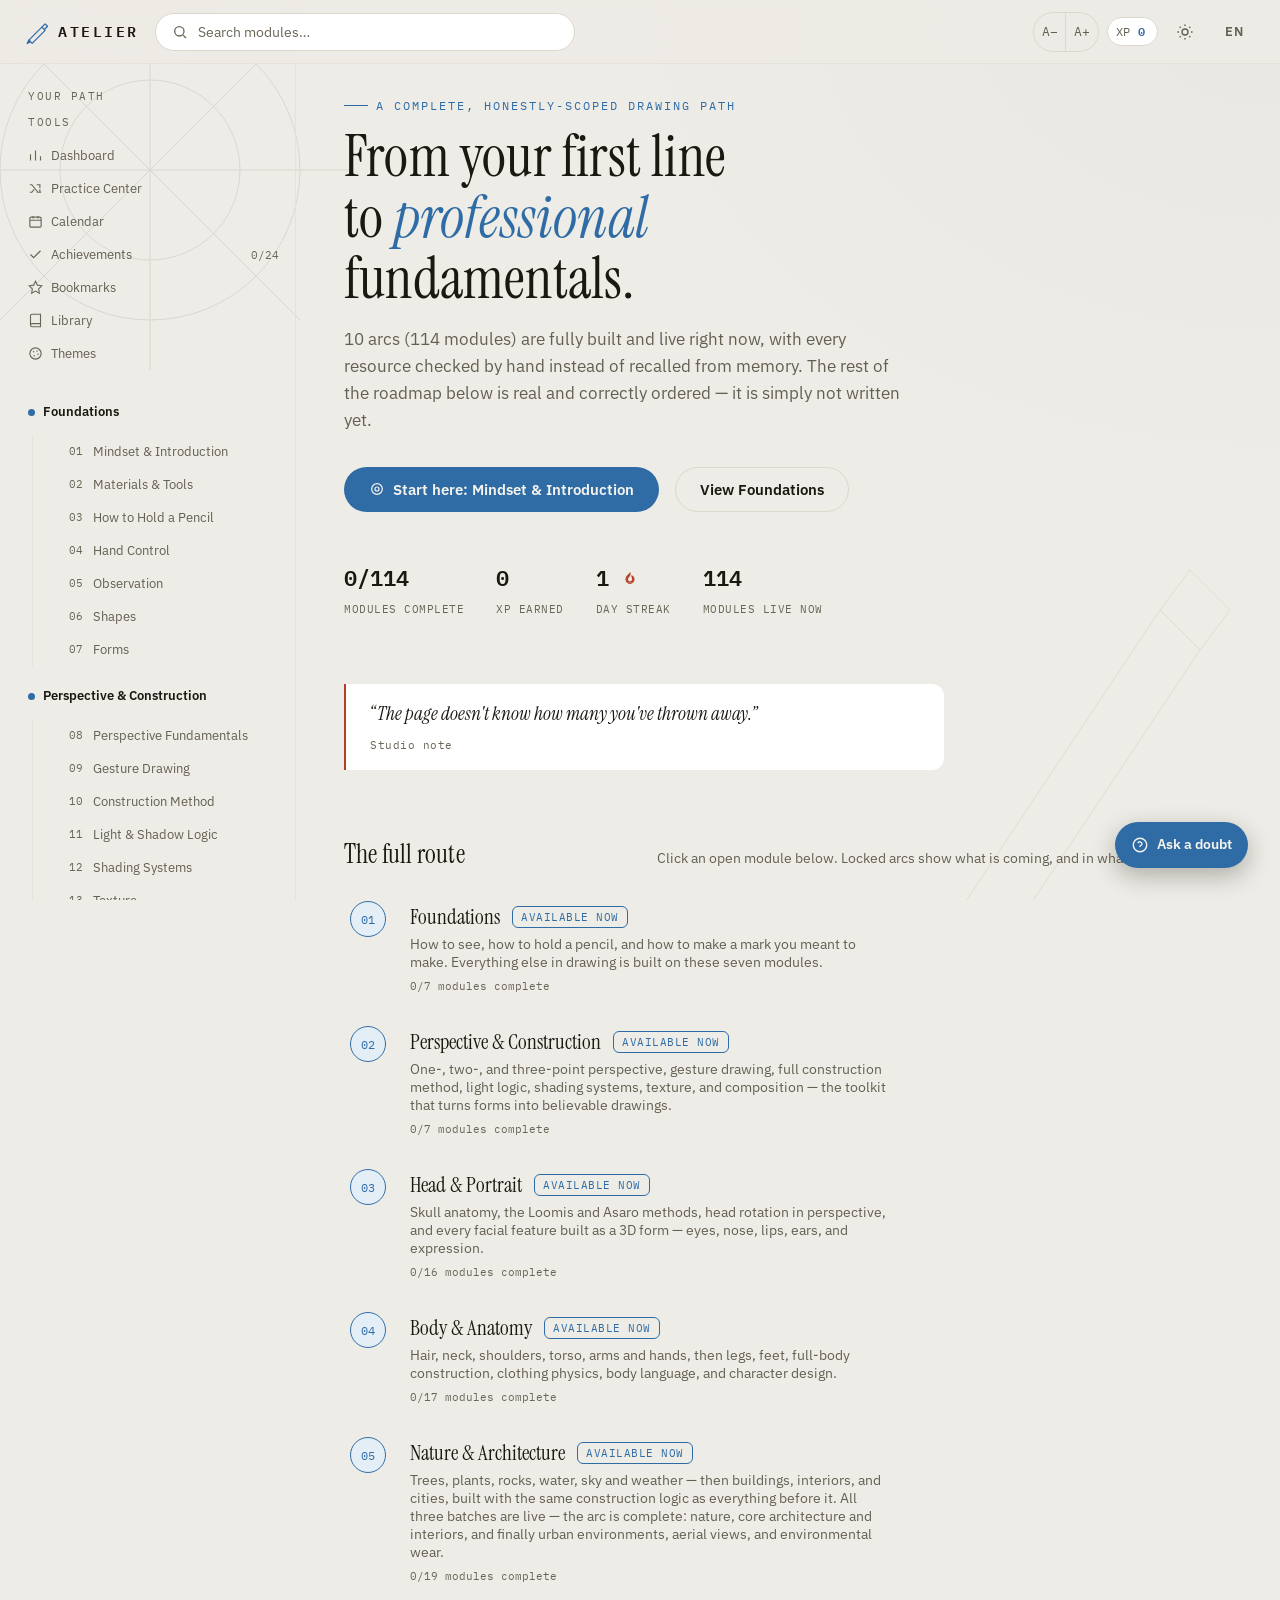
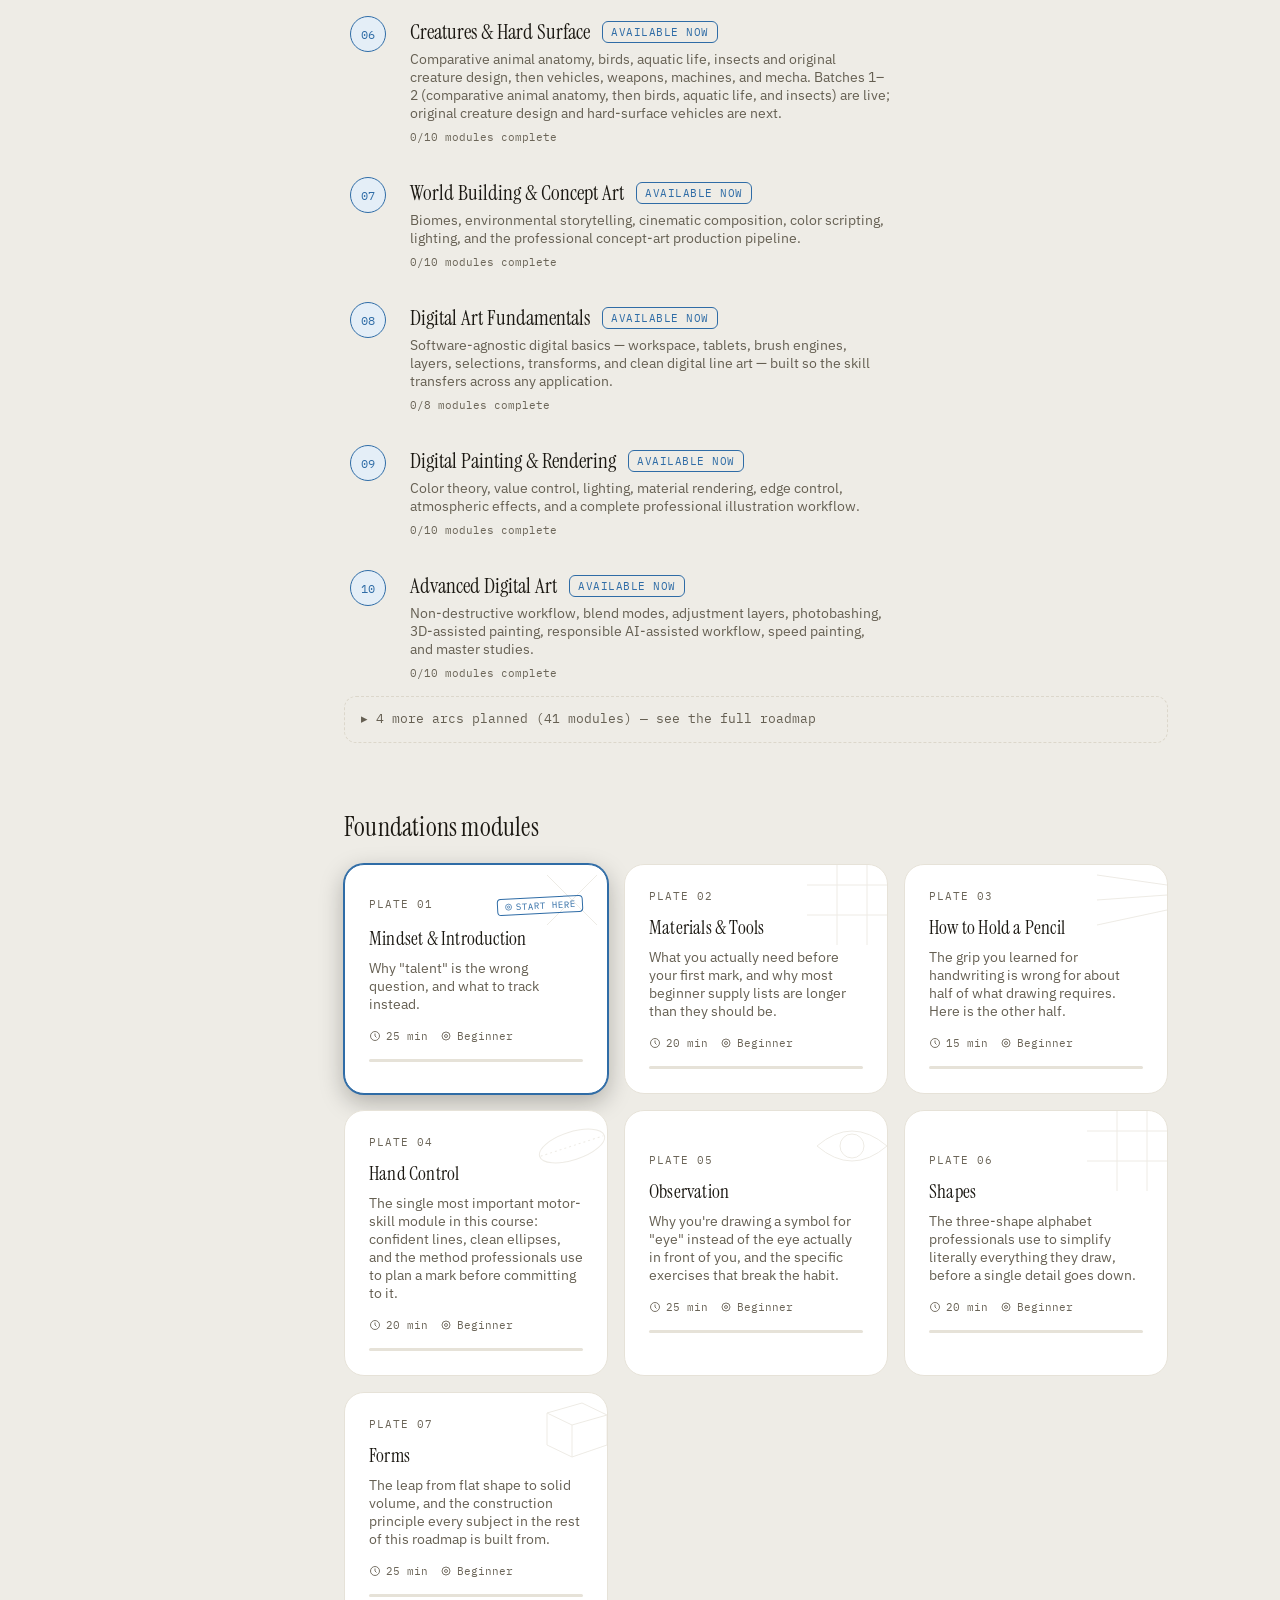
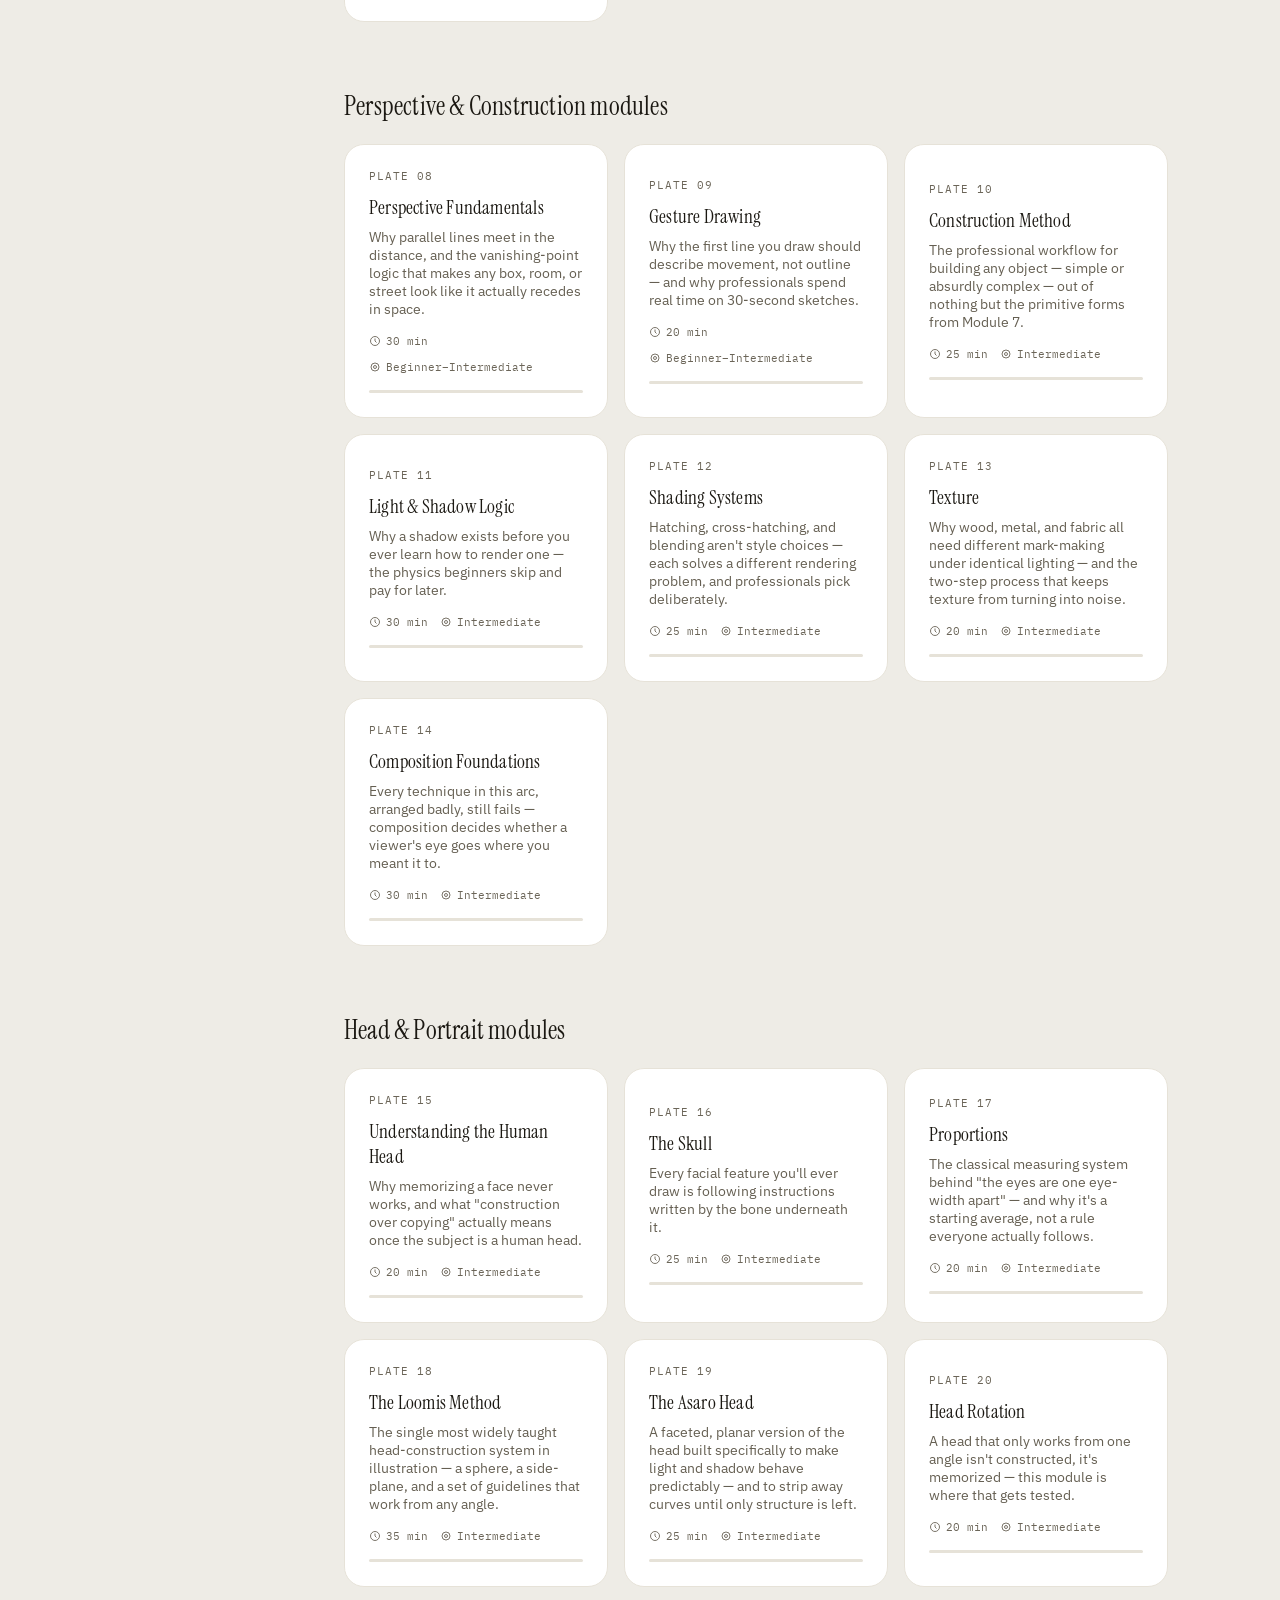
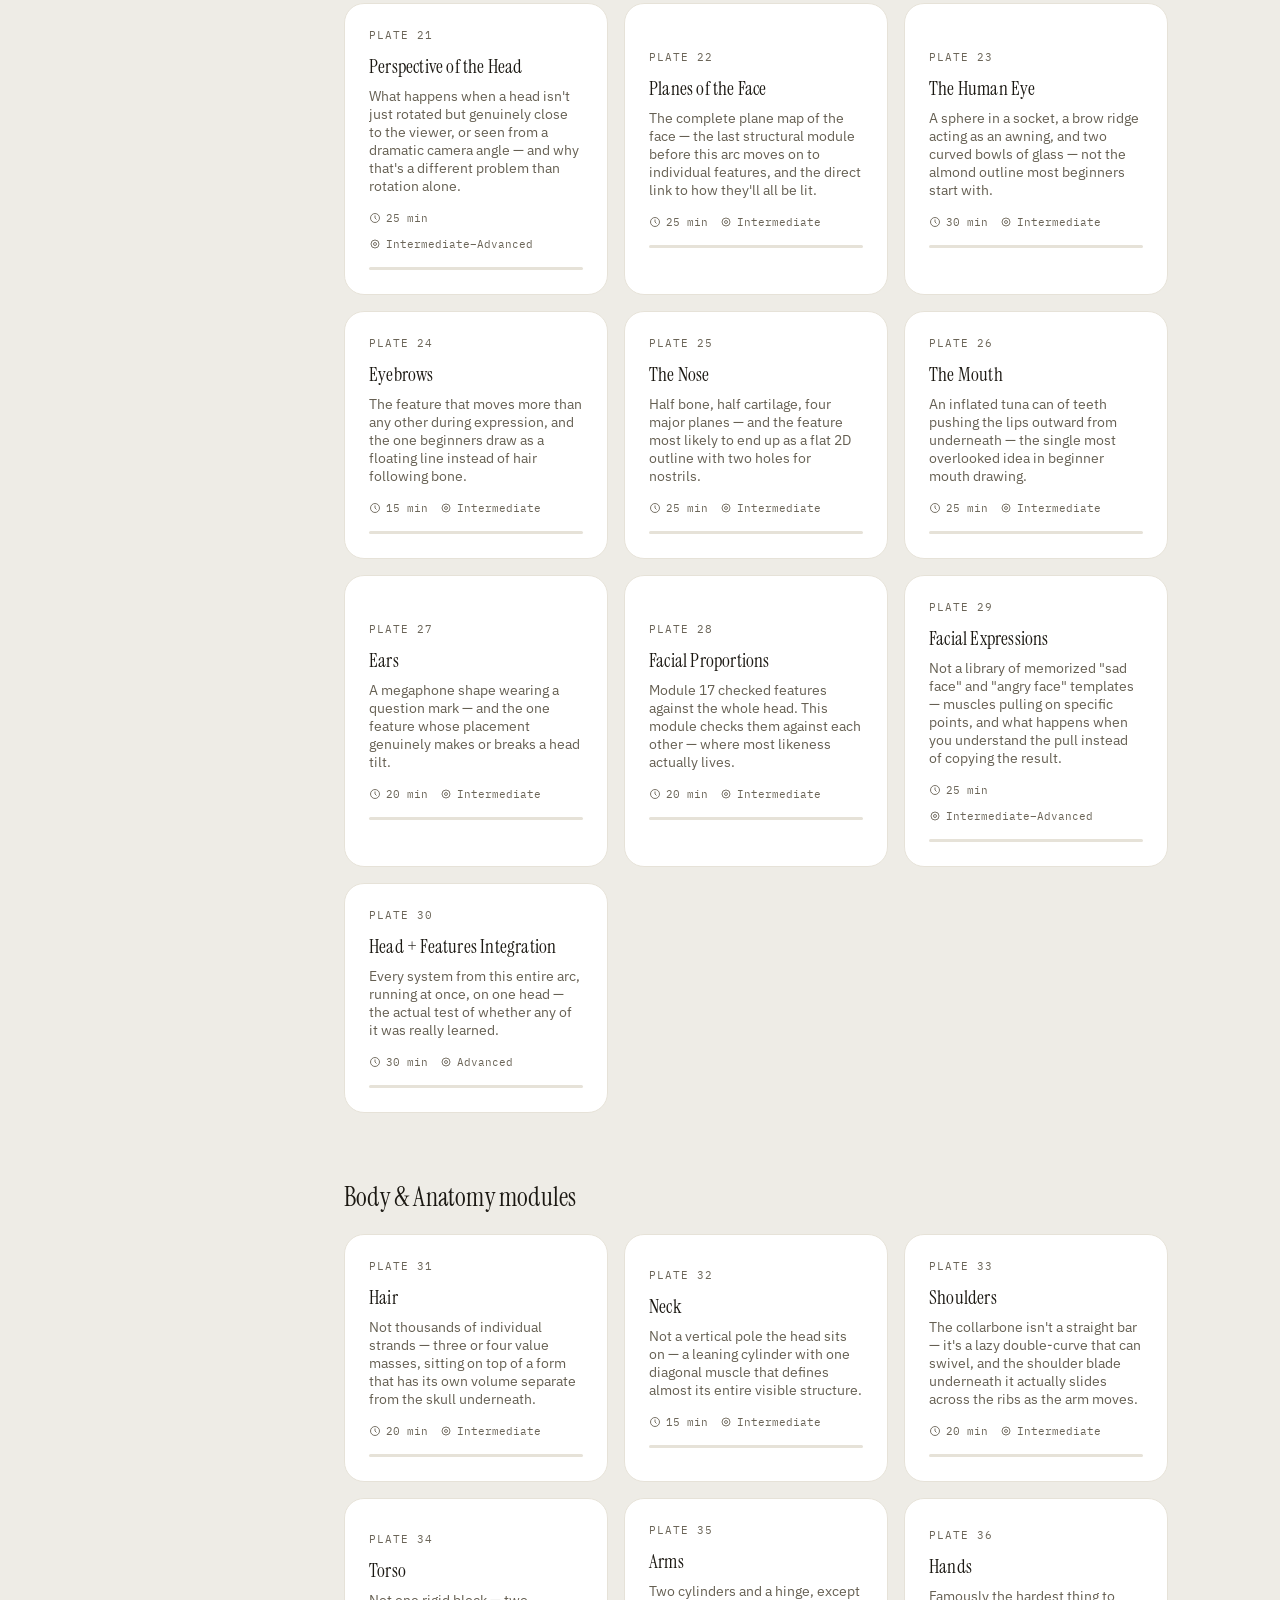
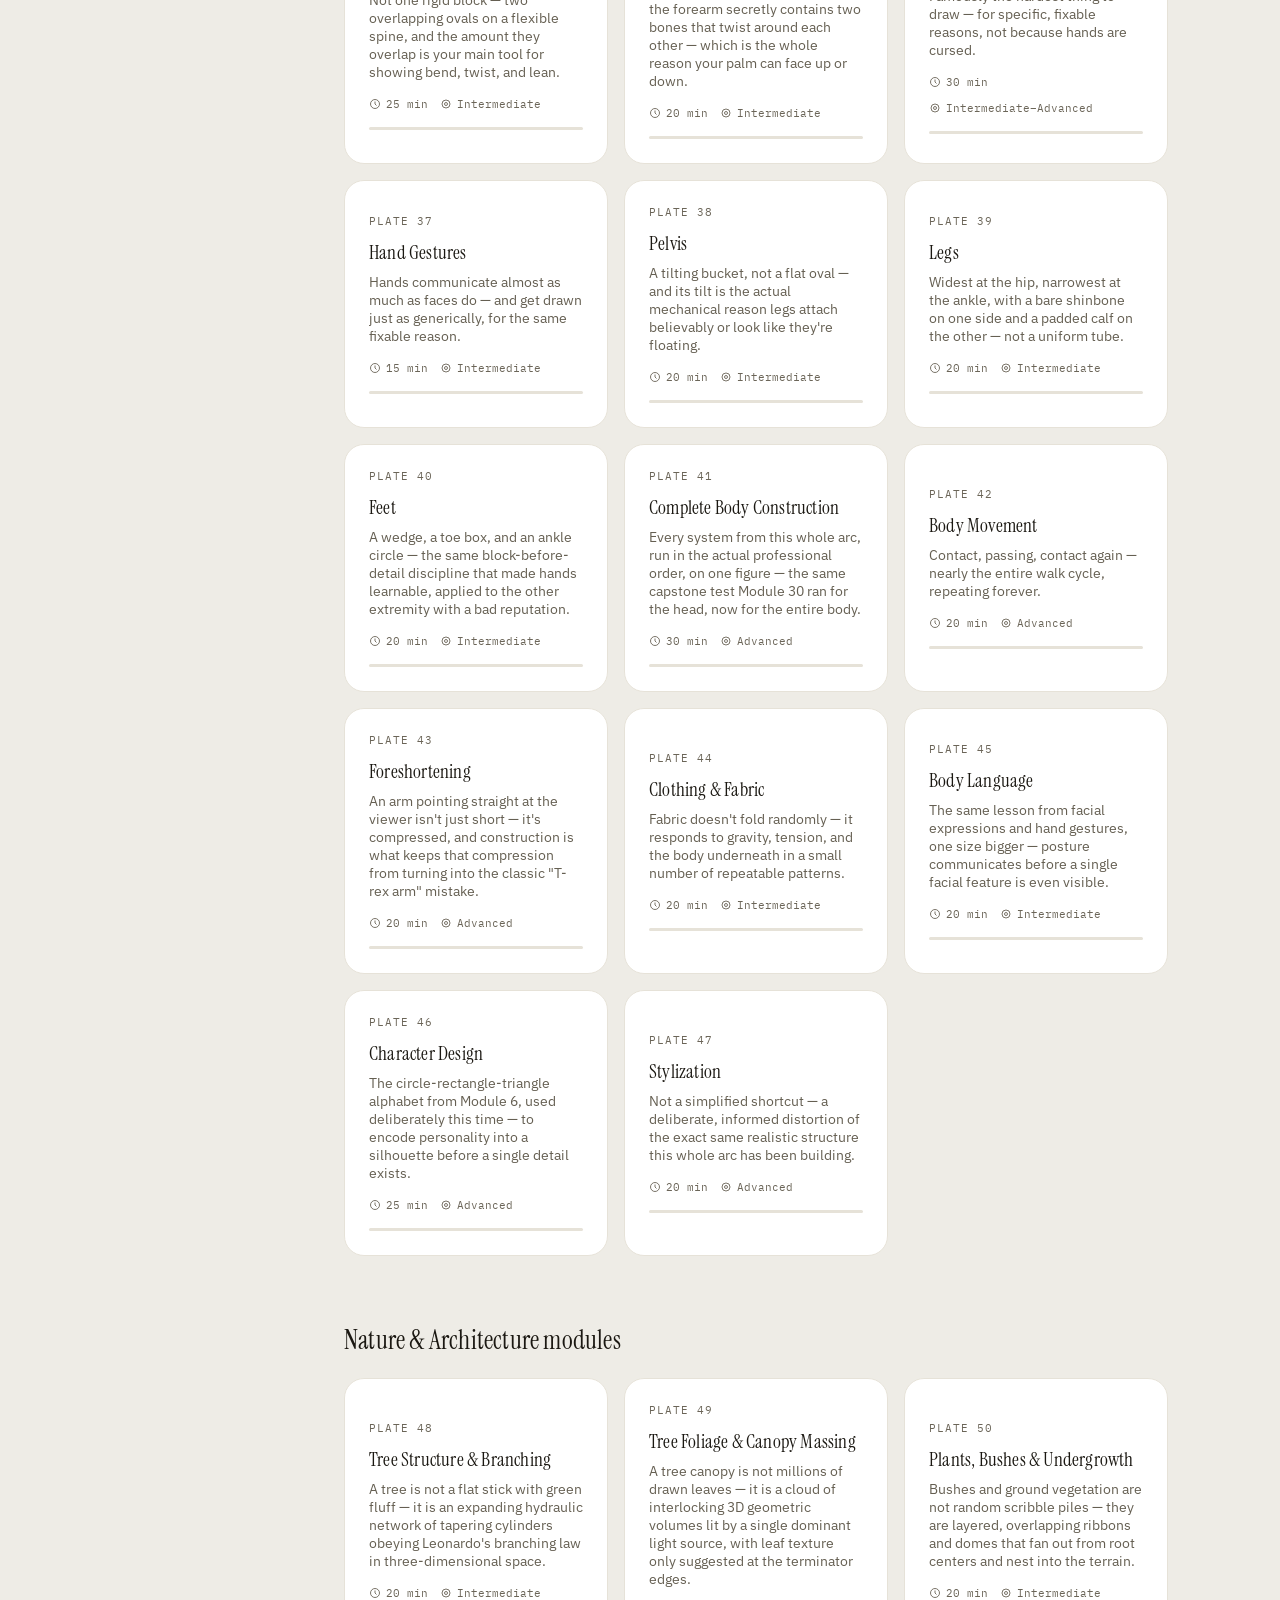
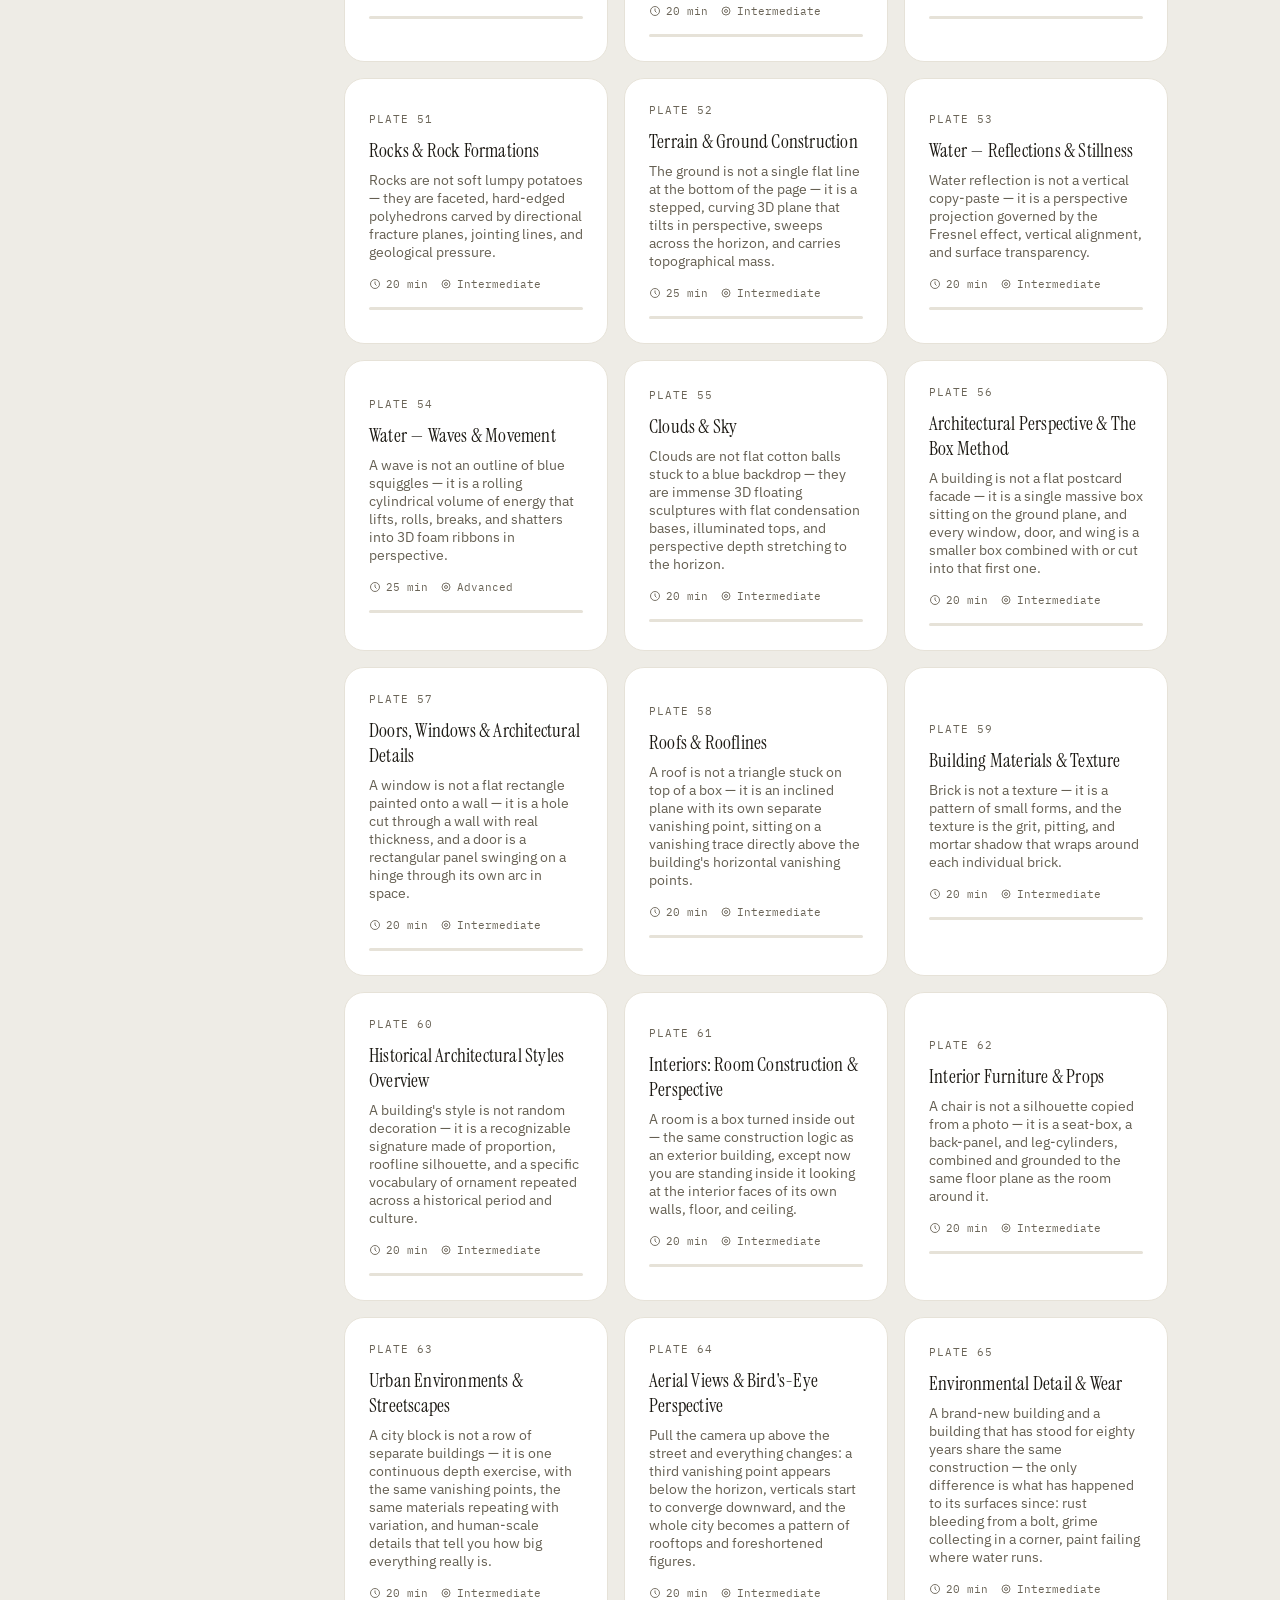
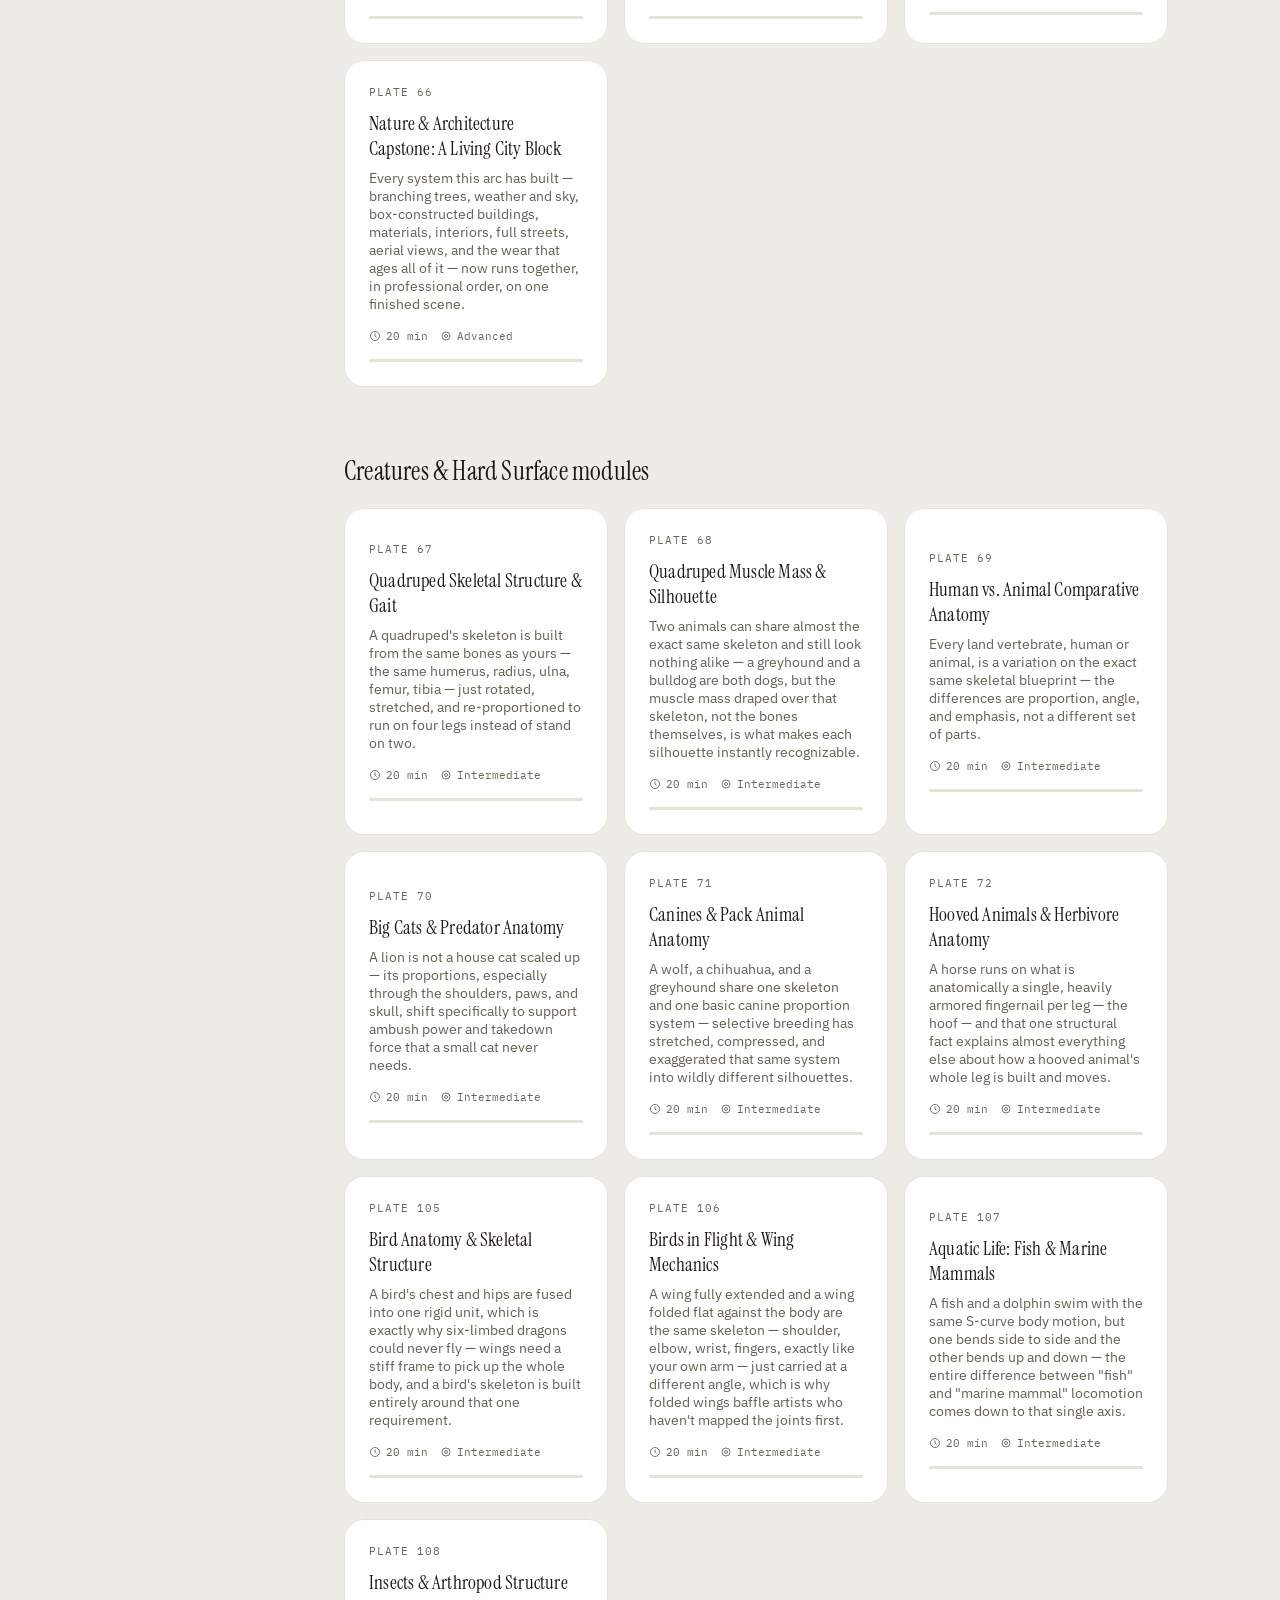
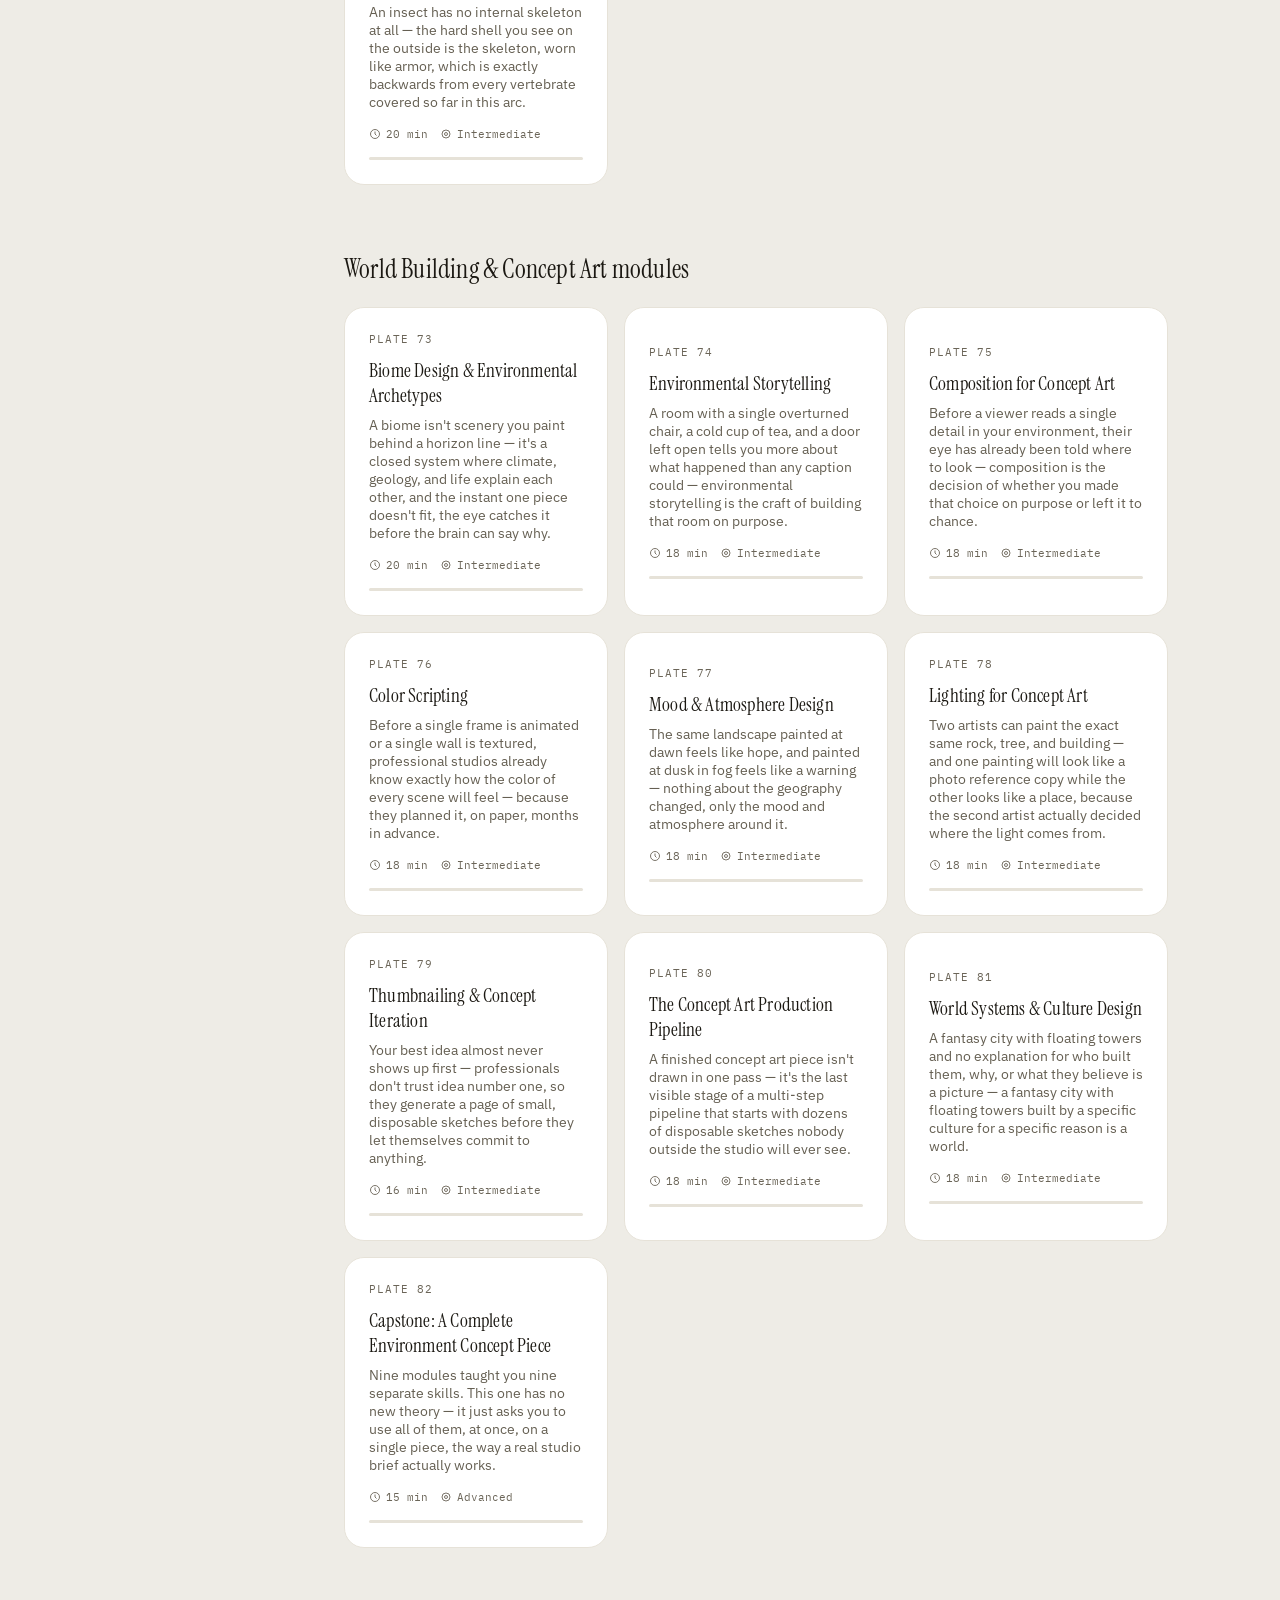
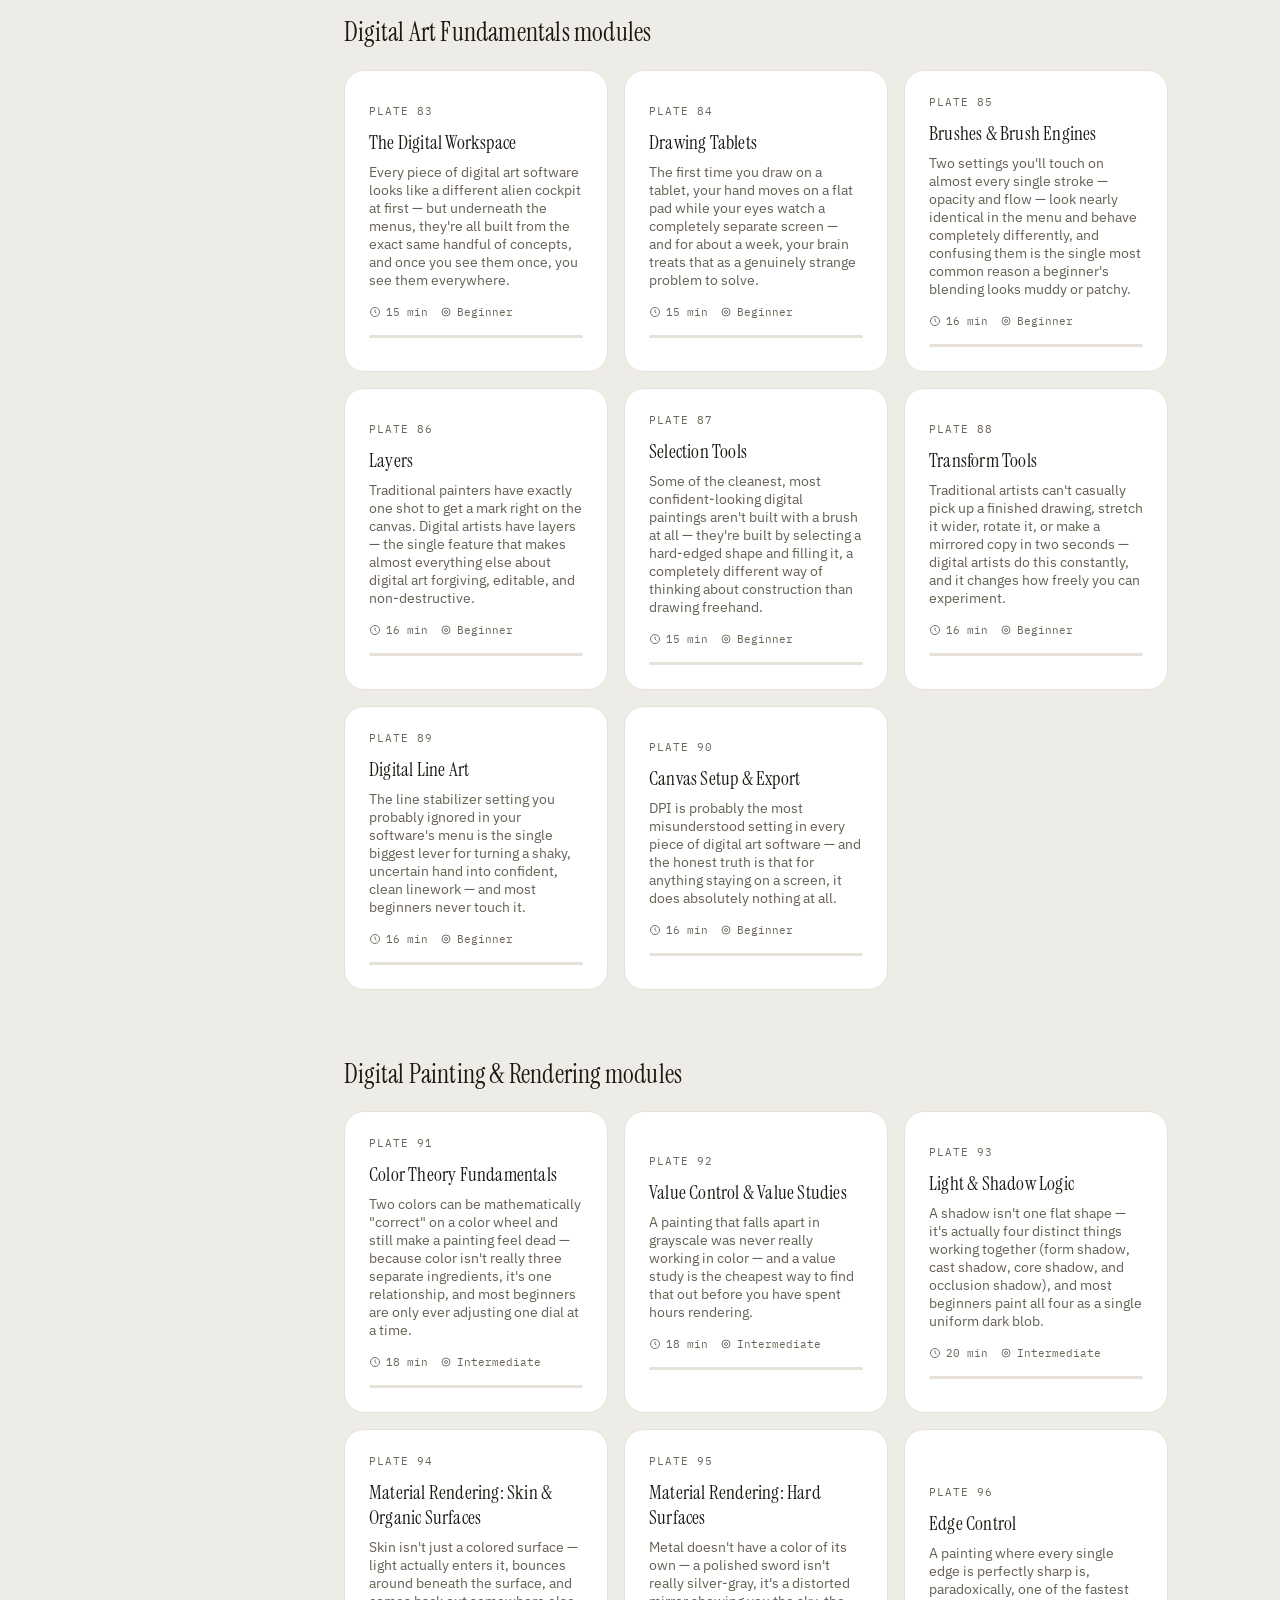
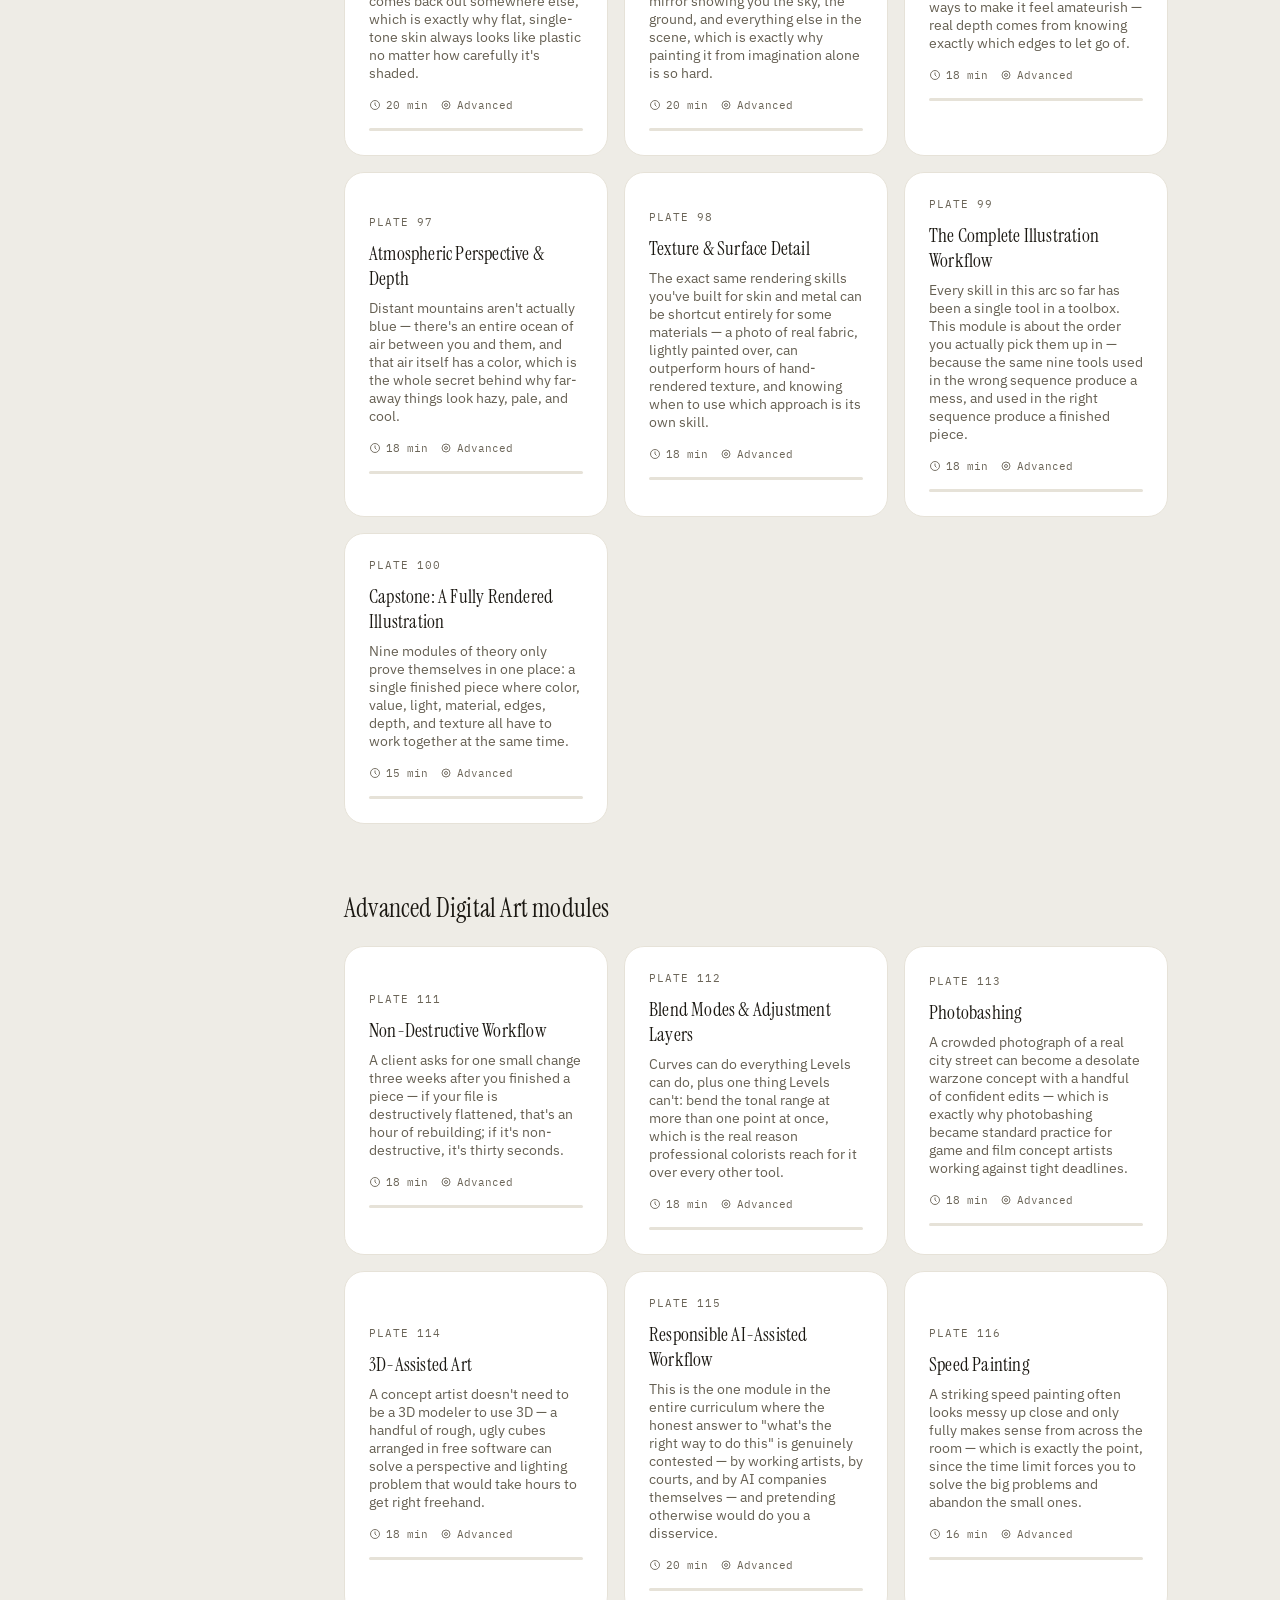
==== index.html @ 69e07fa1 "Copy Atelier course and harden cloud AI integration" ====
<!DOCTYPE html>
<html lang="en">
<head>
<meta charset="UTF-8">
<meta name="viewport" content="width=device-width, initial-scale=1.0">
<title>Atelier — The Complete Drawing Foundations Path</title>
<link rel="icon" type="image/svg+xml" href="data:image/svg+xml,%3Csvg xmlns='http://www.w3.org/2000/svg' viewBox='0 0 32 32'%3E%3Crect width='32' height='32' rx='7' fill='%236FB2E8'/%3E%3Cpath d='M9 24 L20 9 L23.5 12.5 L12.5 27.5 Z' fill='%23151318'/%3E%3Cpath d='M20 9 L23 6 L26.5 9.5 L23.5 12.5 Z' fill='%23151318'/%3E%3C/svg%3E">
<meta name="description" content="A structured, free path from your first pencil line to professional-level drawing fundamentals.">
<link rel="preconnect" href="https://fonts.googleapis.com">
<link rel="preconnect" href="https://fonts.gstatic.com" crossorigin>
<link href="https://fonts.googleapis.com/css2?family=Instrument+Serif:ital@0;1&family=IBM+Plex+Sans:wght@400;500;600;700&family=IBM+Plex+Mono:wght@400;500;600&display=swap" rel="stylesheet">
<link rel="stylesheet" href="styles.css?v=20261012b">

</head>
<body>
<noscript>
  <div style="max-width:560px;margin:15vh auto;padding:24px 28px;text-align:center;font-family:sans-serif;">
    <h1 style="font-size:1.3rem;margin-bottom:12px;">JavaScript is turned off</h1>
    <p style="line-height:1.5;">Atelier needs JavaScript to load the course content, track your progress, and run the drawing exercises. Please enable JavaScript for this site in your browser settings, then reload the page.</p>
  </div>
</noscript>
<div class="art-backdrop" aria-hidden="true"></div>
<a href="#main" class="skip-link">Skip to content</a>

<header class="topbar">
  <button class="menu-btn" id="menuBtn" aria-label="Open navigation" aria-expanded="false">
    <svg viewBox="0 0 24 24" fill="none" stroke="currentColor" stroke-width="1.8"><path d="M3 6h18M3 12h18M3 18h18"/></svg>
  </button>
  <a href="#" class="brand" id="homeLink">
    <svg class="brand-mark" viewBox="0 0 32 32" fill="none" stroke="currentColor" stroke-width="1.6">
      <path d="M6 26 L22 10 L26 14 L10 30 Z" stroke-linejoin="round"/>
      <path d="M22 10 L26 6 L29 9 L25 13" stroke-linejoin="round"/>
      <path d="M6 26 L4 30 L8 28 Z" stroke-linejoin="round" fill="currentColor"/>
    </svg>
    <span class="brand-word">Atelier</span>
  </a>
  <div class="topbar-search" id="topbarSearchBox">
    <svg viewBox="0 0 24 24" fill="none" stroke="currentColor" stroke-width="2"><circle cx="11" cy="11" r="7"/><path d="M21 21l-4.35-4.35"/></svg>
    <input type="search" id="searchInput" placeholder="Search modules…" aria-label="Search modules">
  </div>
  <div class="topbar-spacer"></div>
  <div class="topbar-actions">
    <div class="font-adjust" role="group" aria-label="Adjust text size">
      <button id="fontDown" aria-label="Decrease text size">A−</button>
      <button id="fontUp" aria-label="Increase text size">A+</button>
    </div>
    <span class="xp-pill" id="xpPill" title="Experience points earned"><span class="xp-label">XP</span> <b id="xpValue">0</b></span>
    <button class="icon-btn" id="themeToggle" aria-pressed="false" aria-label="Preview the site's original theme (tap again to go back to yours)">
      <svg viewBox="0 0 24 24" fill="none" stroke="currentColor" stroke-width="1.8"><circle cx="12" cy="12" r="4"/><path d="M12 2v2M12 20v2M4.9 4.9l1.4 1.4M17.7 17.7l1.4 1.4M2 12h2M20 12h2M4.9 19.1l1.4-1.4M17.7 6.3l1.4-1.4"/></svg>
    </button>
    <button class="icon-btn lang-toggle" id="langToggle" aria-label="Switch language" aria-pressed="false" title="English / Hinglish">EN</button>
  </div>
</header>

<div class="sidebar-backdrop" id="sidebarBackdrop"></div>

<div class="app">
  <nav class="sidebar" id="sidebar" aria-label="Curriculum navigation">
    <div class="side-section">
      <span class="side-label">Your path</span>
      <div id="sideNav"></div>
    </div>
  </nav>

  <main class="main" id="main"></main>
</div>

<div class="scroll-top" id="scrollTop" role="button" tabindex="0" aria-label="Scroll to top">
  <svg viewBox="0 0 24 24" fill="none" stroke="currentColor" stroke-width="2"><path d="M12 19V5M5 12l7-7 7 7"/></svg>
</div>

<div class="toast" id="toast" role="status" aria-live="polite"></div>

<div class="floating-player" id="floatingPlayer" hidden role="dialog" aria-label="Video player">
  <div class="fp-header" id="fpHeader">
    <span class="fp-drag-dots" aria-hidden="true">⠿</span>
    <span class="fp-title" id="fpTitle">Video</span>
    <div class="fp-actions">
      <button class="fp-btn" id="fpMinBtn" aria-label="Minimize player">–</button>
      <button class="fp-btn" id="fpCloseBtn" aria-label="Close player">×</button>
    </div>
  </div>
  <div class="fp-body" id="fpBody">
    <div class="fp-video" id="fpVideo"></div>
    <div class="fp-notes">
      <div class="fp-notes-label">Notes for this module</div>
      <textarea id="fpNotesArea" class="fp-notes-textarea" placeholder="Jot something down while you watch…"></textarea>
      <div class="fp-notes-status" id="fpNotesStatus"></div>
    </div>
  </div>
  <div class="fp-resize-handle" id="fpResizeHandle" aria-hidden="true">
    <svg viewBox="0 0 16 16" fill="none" stroke="currentColor" stroke-width="1.6"><path d="M13 3L3 13M13 8L8 13M13 13L13 13"/></svg>
  </div>
</div>

<div class="doubt-fab" id="doubtFab" role="button" tabindex="0" aria-label="Ask a doubt" aria-haspopup="dialog">
  <svg viewBox="0 0 24 24" fill="none" stroke="currentColor" stroke-width="1.8"><circle cx="12" cy="12" r="9"/><path d="M9.2 9.5a2.8 2.8 0 015.4 1c0 1.6-1.6 2.1-2.3 2.8-.4.4-.5.8-.5 1.4"/><path d="M12 17.2h.01"/></svg>
  <span>Ask a doubt</span>
</div>

<div class="doubt-backdrop" id="doubtBackdrop" hidden></div>
<div class="doubt-panel" id="doubtPanel" hidden role="dialog" aria-label="Ask a doubt">
  <div class="doubt-header">
    <span class="doubt-title">Ask a doubt</span>
    <div class="fp-actions">
      <button class="fp-btn" id="doubtSwitchEngine" aria-label="Switch AI engine" title="Switch AI engine">⇄</button>
      <button class="fp-btn" id="doubtCloseBtn" aria-label="Close">×</button>
    </div>
  </div>
  <div class="doubt-messages" id="doubtMessages">
    <div class="doubt-msg doubt-msg-bot">Hi! Ask me anything about what you're learning here &mdash; like &ldquo;I don't have many tools yet, what should I do for Module 2?&rdquo; I'll answer using the module you're currently on, plus whatever else you ask.</div>
  </div>
  <div class="doubt-input-row">
    <input type="text" id="doubtInput" placeholder="Type your question&hellip;" aria-label="Your question">
    <button class="btn btn-primary" id="doubtSendBtn">Send</button>
  </div>
</div>

<footer class="site-footer">
  <span>Atelier — a free, honestly-scoped art education project. Foundations arc live now; the rest of the roadmap is being built in the same way, one verified arc at a time.<br><span id="storageStatus" class="storage-status"></span></span>
  <span class="footer-actions">
    <button id="exportBtn">Export progress</button>
    <button id="importBtn">Import progress</button>
    <input type="file" id="importFile" accept="application/json" class="visually-hidden">
    <button id="resetBtn">Reset progress</button>
  </span>
</footer>

<script>
  // Cache-busting: this site updates multiple times a day right now (by more than one
  // contributor), and stale cached JS was causing already-fixed bugs to look unfixed on
  // repeat visits. Loading every script with a fresh timestamp query guarantees each page
  // load gets the current version, no matter who last committed.
  (function(){
    var v = Date.now();
    var files = ['config.js','curriculum-1.js','curriculum-2.js','curriculum-3.js','curriculum-4.js','translations-hi.js','notes-data.js','app.js'];
    files.forEach(function(f){ document.write('<script src="' + f + '?v=' + v + '"><\/script>'); });
  })();
</script>

</body>
</html>
---- styles.css ----
/* ============================================================
   ATELIER — DESIGN SYSTEM
   Palette rationale: this is drawn from the literal desk of a
   drawing student, not a generic SaaS template — graphite/paper
   neutrals, non-photo-blue for "construction" (in-progress, the
   underdrawing you build with), and a crit-pen vermillion for
   "verified / mastered" (the mark an instructor makes when
   something is right). Serif for voice, mono for measurement.
   ============================================================ */
:root{
  --font-display:'Instrument Serif', Georgia, serif;
  --font-body:'IBM Plex Sans', -apple-system, sans-serif;
  --font-mono:'IBM Plex Mono', ui-monospace, monospace;

  --radius-sm:6px; --radius-md:12px; --radius-lg:20px; --radius-full:999px;
  --sp-1:4px; --sp-2:8px; --sp-3:12px; --sp-4:16px; --sp-5:24px; --sp-6:32px; --sp-7:48px; --sp-8:64px; --sp-9:96px;

  --shadow-sm:0 1px 2px rgba(10,9,7,.30);
  --shadow-md:0 8px 24px rgba(10,9,7,.28);
  --shadow-lg:0 24px 60px rgba(10,9,7,.38);

  --dur-fast:120ms; --dur:220ms; --dur-slow:400ms;
  --ease:cubic-bezier(.4,0,.2,1);

  --sidebar-w:296px;
  --topbar-h:64px;
  --font-scale:1;
}

/* ---- Theme tokens: dark is default (the drafting-desk mode), light is the paper alternative ---- */
:root, [data-theme="dark"]{
  --bg:#151318; --bg-raised:#1B1920; --surface:#1F1D25; --surface-2:#26232C;
  --border:#332F3B; --border-soft:#28252E;
  --text:#F1EEE9; --text-muted:#A8A2AE; --text-faint:#9791A0;
  --blue:#6FB2E8; --blue-ink:#0E2A3E; --blue-soft:#1C2E3B;
  --red:#E2664A; --red-ink:#3A1712; --red-soft:#33201C;
  --green:#7CB88F;
  --paper-tint: rgba(241,238,233,.03);
}
[data-theme="light"]{
  --bg:#EEECE6; --bg-raised:#F5F3EE; --surface:#FFFFFF; --surface-2:#F1EEE7;
  --border:#DCD7CB; --border-soft:#E6E2D8;
  --text:#1B1812; --text-muted:#655F52; --text-faint:#6B6558;
  --blue:#2F6CA6; --blue-ink:#E4EEF7; --blue-soft:#E4EEF7;
  --red:#B23F26; --red-ink:#FBE7E1; --red-soft:#FBE7E1;
  --green:#3E7A56;
  --paper-tint: rgba(27,24,18,.025);
}

*,*::before,*::after{box-sizing:border-box;}
html{scroll-behavior:smooth;}
@media (prefers-reduced-motion:reduce){
  html{scroll-behavior:auto;}
  *,*::before,*::after{animation-duration:.001ms!important;transition-duration:.001ms!important;}
}
body{
  margin:0; background:var(--bg); color:var(--text); position:relative;
  font-family:var(--font-body); font-size:calc(16px*var(--font-scale)); line-height:1.6;
  -webkit-font-smoothing:antialiased;
  background-image:
    radial-gradient(ellipse 800px 500px at 15% -10%, var(--paper-tint), transparent),
    radial-gradient(ellipse 700px 500px at 100% 0%, var(--paper-tint), transparent);
}
h1,h2,h3,h4{font-family:var(--font-display); font-weight:400; margin:0; letter-spacing:.2px;}
p{margin:0;}
a{color:var(--blue);}
button{font-family:inherit; cursor:pointer;}
ul{margin:0; padding:0; list-style:none;}
svg{display:block;}

/* ---- Accessibility utilities ---- */
.skip-link{
  position:absolute; left:-9999px; top:0; background:var(--red); color:#fff;
  padding:var(--sp-3) var(--sp-4); z-index:1000; border-radius:0 0 var(--radius-sm) 0;
  font-family:var(--font-mono); font-size:calc(13px * var(--font-scale)); text-decoration:none;
}
.skip-link:focus{left:0;}
:focus-visible{outline:2px solid var(--blue); outline-offset:2px; border-radius:4px;}
.visually-hidden{position:absolute; width:1px; height:1px; overflow:hidden; clip:rect(0,0,0,0); white-space:nowrap;}

/* ============================================================
   TOPBAR
   ============================================================ */
.topbar{
  position:sticky; top:0; z-index:100; height:var(--topbar-h);
  display:flex; align-items:center; gap:var(--sp-4);
  padding:0 var(--sp-5);
  background:color-mix(in srgb, var(--bg) 85%, transparent);
  backdrop-filter:blur(14px); -webkit-backdrop-filter:blur(14px);
  border-bottom:1px solid var(--border-soft);
}
.brand{display:flex; align-items:center; gap:var(--sp-2); text-decoration:none; color:var(--text); flex-shrink:0;}
.brand-mark{width:26px; height:26px; color:var(--blue);}
.brand-word{font-family:var(--font-mono); font-weight:600; font-size:calc(15px * var(--font-scale)); letter-spacing:2.5px; text-transform:uppercase;}
.menu-btn{
  display:none; background:none; border:1px solid var(--border); color:var(--text);
  width:38px; height:38px; border-radius:var(--radius-sm); align-items:center; justify-content:center;
}
.topbar-search{
  flex:1; max-width:420px; display:flex; align-items:center; gap:var(--sp-2);
  background:var(--surface); border:1px solid var(--border); border-radius:var(--radius-full);
  padding:var(--sp-2) var(--sp-4); transition:border-color var(--dur) var(--ease);
}
.topbar-search:focus-within{border-color:var(--blue);}
.topbar-search svg{width:16px; height:16px; color:var(--text-faint); flex-shrink:0;}
.topbar-search input{
  border:none; background:none; outline:none; color:var(--text); font-size:calc(14px * var(--font-scale)); width:100%; font-family:var(--font-body);
}
.topbar-search input::placeholder{color:var(--text-faint);}
.topbar-spacer{flex:1;}
.topbar-actions{display:flex; align-items:center; gap:var(--sp-2);}
.icon-btn{
  background:none; border:1px solid transparent; color:var(--text-muted);
  width:38px; height:38px; border-radius:var(--radius-sm); display:flex; align-items:center; justify-content:center;
  transition:all var(--dur) var(--ease);
}
.icon-btn svg{width:18px; height:18px;}
.icon-btn:hover{color:var(--text); background:var(--surface); border-color:var(--border);}
.icon-btn[aria-pressed="true"]{color:var(--blue); border-color:var(--border);}
.lang-toggle{width:auto; padding:0 var(--sp-3); font-size:calc(13px * var(--font-scale)); font-weight:600; letter-spacing:0.3px;}
.xp-pill{
  display:flex; align-items:center; gap:var(--sp-2); font-family:var(--font-mono); font-size:calc(12px * var(--font-scale));
  color:var(--text-muted); background:var(--surface); border:1px solid var(--border); border-radius:var(--radius-full);
  padding:var(--sp-1) var(--sp-3) var(--sp-1) var(--sp-2); white-space:nowrap;
}
.xp-pill b{color:var(--blue); font-weight:600;}

/* ============================================================
   LAYOUT
   ============================================================ */
.app{display:grid; grid-template-columns:var(--sidebar-w) 1fr; min-height:calc(100vh - var(--topbar-h));}

/* ---- Sidebar ---- */
.sidebar{
  border-right:1px solid var(--border-soft); padding:var(--sp-5) var(--sp-4) var(--sp-8);
  position:sticky; top:var(--topbar-h); height:calc(100vh - var(--topbar-h)); overflow-y:auto;
}
.sidebar::-webkit-scrollbar{width:8px;}
.sidebar::-webkit-scrollbar-thumb{background:var(--border); border-radius:4px;}
.side-section{margin-bottom:var(--sp-6);}
.side-label{
  font-family:var(--font-mono); font-size:calc(11px * var(--font-scale)); letter-spacing:1.5px; text-transform:uppercase;
  color:var(--text-faint); padding:0 var(--sp-3); margin-bottom:var(--sp-2); display:block;
}
.side-path-group{margin-bottom:var(--sp-3);}
.side-path-header{
  display:flex; align-items:center; gap:var(--sp-2); padding:var(--sp-2) var(--sp-3);
  font-size:calc(13px * var(--font-scale)); font-weight:600; color:var(--text);
}
.path-dot{width:7px; height:7px; border-radius:50%; background:var(--blue); flex-shrink:0;}
.path-dot.soon{background:var(--text-faint);}
.side-module-list{padding-left:var(--sp-5); border-left:1px solid var(--border-soft); margin-left:var(--sp-4); margin-top:var(--sp-1);}
.side-module-item{
  display:flex; align-items:center; gap:var(--sp-2); width:100%; text-align:left; background:none; border:none;
  color:var(--text-muted); font-size:calc(13px * var(--font-scale)); padding:var(--sp-2) var(--sp-3); border-radius:var(--radius-sm);
  transition:all var(--dur-fast) var(--ease); position:relative;
}
.side-module-item:hover{background:var(--surface); color:var(--text);}
.side-module-item.active{background:var(--blue-soft); color:var(--blue); font-weight:500;}
.side-module-item .m-check{width:14px; height:14px; flex-shrink:0; color:var(--red);}
.side-module-item .m-num{font-family:var(--font-mono); font-size:calc(10.5px * var(--font-scale)); color:var(--text-faint); flex-shrink:0; width:16px;}
.side-module-item .tool-icon{width:15px; height:15px; flex-shrink:0; color:var(--text-faint);}
.side-module-item.active .tool-icon{color:var(--blue);}
.side-locked{opacity:.45; padding:var(--sp-1) var(--sp-3); font-size:calc(12.5px * var(--font-scale)); color:var(--text-faint); display:flex; justify-content:space-between;}

/* ---- Main ---- */
.main{padding:var(--sp-6) var(--sp-7) var(--sp-9); max-width:920px; min-width:0;}

/* ============================================================
   HERO / HOME VIEW
   ============================================================ */
.hero{margin-bottom:var(--sp-8);}
.eyebrow{
  font-family:var(--font-mono); font-size:calc(12px * var(--font-scale)); letter-spacing:2px; text-transform:uppercase;
  color:var(--blue); margin-bottom:var(--sp-3); display:flex; align-items:center; gap:var(--sp-2);
}
.eyebrow::before{content:''; width:24px; height:1px; background:var(--blue);}
.hero h1{font-size:clamp(calc(38px * var(--font-scale)), calc(5.5vw * var(--font-scale)), calc(58px * var(--font-scale))); line-height:1.05; max-width:15ch; margin-bottom:var(--sp-4);}
.hero h1 em{color:var(--blue); font-style:italic;}
.hero-sub{font-size:calc(17px * var(--font-scale)); color:var(--text-muted); max-width:56ch; margin-bottom:var(--sp-6);}
.hero-row{display:flex; gap:var(--sp-4); align-items:center; flex-wrap:wrap; margin-bottom:var(--sp-7);}

.btn{
  display:inline-flex; align-items:center; gap:var(--sp-2); font-family:var(--font-body); font-weight:600; font-size:calc(14.5px * var(--font-scale));
  padding:var(--sp-3) var(--sp-5); border-radius:var(--radius-full); border:1px solid transparent;
  transition:all var(--dur) var(--ease); text-decoration:none;
}
.btn svg{width:16px; height:16px;}
.btn-primary{background:var(--blue); color:var(--bg-raised);}
.btn-primary:hover{transform:translateY(-1px); box-shadow:var(--shadow-md);}
.btn-ghost{background:none; border-color:var(--border); color:var(--text);}
.btn-ghost:hover{border-color:var(--text-muted); background:var(--surface);}
.btn:disabled{opacity:.45; cursor:not-allowed; background:var(--surface-2); color:var(--text-faint); box-shadow:none; transform:none;}
.btn:disabled:hover{transform:none; box-shadow:none;}

.stat-strip{display:flex; gap:var(--sp-6); flex-wrap:wrap;}
.streak-flame{width:16px; height:16px; display:inline-block; vertical-align:-2px; color:var(--red);}
.stat{font-family:var(--font-mono);}
.stat b{display:block; font-size:calc(22px * var(--font-scale)); color:var(--text); font-weight:600;}
.stat span{font-size:calc(11px * var(--font-scale)); color:var(--text-faint); letter-spacing:.5px; text-transform:uppercase;}

.quote-card{
  border-left:2px solid var(--red); padding:var(--sp-4) var(--sp-5); background:var(--surface);
  border-radius:0 var(--radius-md) var(--radius-md) 0; margin-bottom:var(--sp-8); max-width:60ch;
}
.quote-card p{font-family:var(--font-display); font-size:calc(19px * var(--font-scale)); font-style:italic; line-height:1.5;}
.quote-card cite{display:block; margin-top:var(--sp-2); font-family:var(--font-mono); font-size:calc(11px * var(--font-scale)); color:var(--text-faint); font-style:normal; letter-spacing:.5px;}

/* ---- Path map (signature element): a blueprint-style route of the whole curriculum ---- */
.pathmap-wrap{margin-bottom:var(--sp-8);}
.pathmap-head{display:flex; justify-content:space-between; align-items:baseline; margin-bottom:var(--sp-5); gap:var(--sp-3); flex-wrap:wrap;}
.pathmap-head h2{font-size:calc(26px * var(--font-scale));}
.pathmap-head p{color:var(--text-muted); font-size:calc(14px * var(--font-scale));}
.pathmap{display:flex; flex-direction:column; gap:0; position:relative;}
.station{
  display:flex; gap:var(--sp-5); position:relative; padding-bottom:var(--sp-6); cursor:pointer;
  background:none; border:none; text-align:left; width:100%; color:inherit; font-family:inherit;
}
.station:last-child{padding-bottom:0;}
.station-rail{display:flex; flex-direction:column; align-items:center; flex-shrink:0; width:36px;}
.station-node{
  width:36px; height:36px; border-radius:50%; border:1.5px dashed var(--border);
  display:flex; align-items:center; justify-content:center; font-family:var(--font-mono); font-size:calc(12px * var(--font-scale));
  color:var(--text-faint); background:var(--bg); z-index:1; transition:all var(--dur) var(--ease); flex-shrink:0;
}
.station.is-open .station-node{border-style:solid; border-color:var(--blue); color:var(--blue); background:var(--blue-soft);}
.station.is-done .station-node{border-style:solid; border-color:var(--red); color:var(--red); background:var(--red-soft);}
.station-line{width:1.5px; flex:1; background-image:linear-gradient(var(--border) 60%, transparent 0%); background-size:1.5px 6px; margin-top:4px;}
.station:last-child .station-line{display:none;}
.station-body{flex:1; padding-top:2px; transition:transform var(--dur) var(--ease);}
.station.is-open:hover .station-body{transform:translateX(3px);}
.station-top{display:flex; align-items:center; gap:var(--sp-3); flex-wrap:wrap; margin-bottom:var(--sp-1);}
.station-title{font-family:var(--font-display); font-size:calc(21px * var(--font-scale)); color:var(--text);}
.tag{
  font-family:var(--font-mono); font-size:calc(10.5px * var(--font-scale)); letter-spacing:.5px; text-transform:uppercase;
  padding:3px 8px; border-radius:var(--radius-sm); border:1px solid var(--border); color:var(--text-faint);
}
.tag.open{color:var(--blue); border-color:var(--blue);}
.station-desc{font-size:calc(14px * var(--font-scale)); color:var(--text-muted); max-width:60ch;}
.station-modcount{font-family:var(--font-mono); font-size:calc(11px * var(--font-scale)); color:var(--text-faint); margin-top:var(--sp-2);}

/* ============================================================
   MODULE CARDS (used inside an open path on the home view)
   ============================================================ */
.module-grid{display:grid; grid-template-columns:repeat(auto-fill, minmax(260px,1fr)); gap:var(--sp-4); margin-top:var(--sp-4);}
.mcard{
  background:var(--surface); border:1px solid var(--border-soft); border-radius:var(--radius-lg);
  padding:var(--sp-5); cursor:pointer; transition:all var(--dur) var(--ease); position:relative; overflow:hidden;
  text-align:left; width:100%; color:inherit; font-family:inherit;
}
.mcard:hover{border-color:var(--blue); transform:translateY(-2px); box-shadow:var(--shadow-md);}
.mcard.start-here{border-color:var(--blue); box-shadow:0 0 0 1px var(--blue), var(--shadow-md);}
.mcard-deco{position:absolute; top:-10px; right:-10px; width:90px; height:90px; opacity:.5; color:var(--border); pointer-events:none;}
.mcard-top{display:flex; justify-content:space-between; align-items:flex-start; margin-bottom:var(--sp-3); gap:var(--sp-2);}
.plate-id{font-family:var(--font-mono); font-size:calc(11px * var(--font-scale)); color:var(--text-faint); letter-spacing:1px;}
.stamp{
  font-family:var(--font-mono); font-size:calc(9px * var(--font-scale)); letter-spacing:1px; color:var(--red); border:1.5px solid var(--red);
  border-radius:4px; padding:2px 6px; transform:rotate(-6deg); text-transform:uppercase; flex-shrink:0; display:inline-flex; align-items:center; gap:3px;
}
.stamp svg{width:9px; height:9px;}
.stamp.start-stamp{color:var(--blue); border-color:var(--blue); transform:rotate(-3deg);}
.mcard h3{font-size:calc(19px * var(--font-scale)); margin-bottom:var(--sp-2); position:relative;}
.mcard-hook{font-size:calc(13.5px * var(--font-scale)); color:var(--text-muted); margin-bottom:var(--sp-4); min-height:36px;}
.mcard-meta{display:flex; gap:var(--sp-3); flex-wrap:wrap;}
.meta-chip{display:flex; align-items:center; gap:5px; font-family:var(--font-mono); font-size:calc(11px * var(--font-scale)); color:var(--text-faint);}
.meta-chip svg{width:12px; height:12px;}
.mcard-progress{height:3px; background:var(--border-soft); border-radius:2px; margin-top:var(--sp-4); overflow:hidden;}
.mcard-progress-fill{height:100%; background:var(--red); border-radius:2px; transition:width var(--dur-slow) var(--ease);}

/* ============================================================
   MODULE DETAIL VIEW
   ============================================================ */
.breadcrumb{display:flex; align-items:center; gap:var(--sp-2); font-family:var(--font-mono); font-size:calc(12px * var(--font-scale)); color:var(--text-faint); margin-bottom:var(--sp-5); flex-wrap:wrap;}
.breadcrumb button{background:none; border:none; color:var(--text-faint); font-family:inherit; font-size:inherit; padding:2px 0;}
.breadcrumb button:hover{color:var(--blue);}
.breadcrumb svg{width:10px; height:10px;}

.module-head{margin-bottom:var(--sp-6); position:relative;}
.status-banner{
  display:flex; align-items:center; gap:var(--sp-2); font-size:calc(13px * var(--font-scale)); padding:var(--sp-2) var(--sp-4);
  border-radius:var(--radius-full); margin-bottom:var(--sp-4); width:fit-content;
}
.status-banner svg{width:14px; height:14px; flex-shrink:0;}
.status-banner.is-complete{background:var(--red-soft); color:var(--red); border:1px solid var(--red);}
.status-banner.is-progress{background:var(--surface); color:var(--text-muted); border:1px solid var(--border-soft);}
.status-banner.is-prereq-warning{background:var(--blue-soft); color:var(--blue); border:1px solid var(--blue); margin-top:calc(-1 * var(--sp-3)); max-width:100%;}
.status-banner b{color:var(--blue); font-weight:600;}
.module-head-top{display:flex; justify-content:space-between; align-items:flex-start; gap:var(--sp-4);}
.module-head h1{font-size:clamp(calc(32px * var(--font-scale)), calc(4.5vw * var(--font-scale)), calc(46px * var(--font-scale))); margin-bottom:var(--sp-2); line-height:1.08; max-width:18ch;}
.module-hook{font-size:calc(16px * var(--font-scale)); color:var(--text-muted); max-width:55ch; margin-bottom:var(--sp-5);}
.fav-btn{background:none; border:1px solid var(--border); width:42px; height:42px; border-radius:50%; display:flex; align-items:center; justify-content:center; color:var(--text-muted); flex-shrink:0;}
.fav-btn svg{width:18px; height:18px;}
.fav-btn[aria-pressed="true"]{color:var(--red); border-color:var(--red);}
.fav-btn[aria-pressed="true"] svg{fill:var(--red);}

.meta-row{display:flex; gap:var(--sp-5); flex-wrap:wrap; padding:var(--sp-4) 0; border-top:1px solid var(--border-soft); border-bottom:1px solid var(--border-soft);}
.meta-item{display:flex; flex-direction:column; gap:2px;}
.meta-item span{font-family:var(--font-mono); font-size:calc(10px * var(--font-scale)); letter-spacing:1px; text-transform:uppercase; color:var(--text-faint);}
.meta-item b{font-size:calc(14px * var(--font-scale)); font-weight:500;}
.meta-item a{color:var(--blue); font-size:calc(13px * var(--font-scale)); text-decoration:none;}

/* ---- Tabs ---- */
.tabs{display:flex; gap:var(--sp-2); margin:var(--sp-6) 0 var(--sp-5); border-bottom:1px solid var(--border-soft); overflow-x:auto; min-width:0; max-width:100%;}
.tab{
  background:none; border:none; padding:var(--sp-3) var(--sp-2); font-size:calc(14px * var(--font-scale)); color:var(--text-muted);
  border-bottom:2px solid transparent; margin-bottom:-1px; white-space:nowrap; font-family:var(--font-body); font-weight:500;
  transition:all var(--dur) var(--ease);
}
.tab:hover{color:var(--text);}
.tab[aria-selected="true"]{color:var(--blue); border-color:var(--blue);}
.tabpanel{animation:fadeIn var(--dur) var(--ease);}
@keyframes fadeIn{from{opacity:0; transform:translateY(4px);} to{opacity:1; transform:translateY(0);}}

.prose{font-size:calc(15.5px * var(--font-scale)); line-height:1.75; color:var(--text);}
.prose p{margin-bottom:var(--sp-4);}
.prose h4{font-family:var(--font-body); font-size:calc(12px * var(--font-scale)); letter-spacing:1px; text-transform:uppercase; color:var(--text-faint); margin:var(--sp-6) 0 var(--sp-3); font-weight:600;}
.prose h4:first-child{margin-top:0;}
.prose ul{margin-bottom:var(--sp-4);}
.prose li{position:relative; padding-left:var(--sp-5); margin-bottom:var(--sp-2); font-size:calc(15px * var(--font-scale));}
.prose li::before{content:''; position:absolute; left:2px; top:9px; width:6px; height:6px; border-radius:50%; background:var(--blue);}
.mistake-list li::before{background:var(--red); border-radius:1px;}
.tip-card{background:var(--surface); border:1px solid var(--border-soft); border-radius:var(--radius-md); padding:var(--sp-4) var(--sp-5); margin:var(--sp-5) 0;}
.tip-card h4{margin-top:0;}

/* ---- Practice tab ---- */
.practice-grid{display:grid; gap:var(--sp-4); margin-bottom:var(--sp-5);}
.practice-block{background:var(--surface); border:1px solid var(--border-soft); border-radius:var(--radius-md); padding:var(--sp-5);}
.practice-block-head{display:flex; align-items:center; gap:var(--sp-3); margin-bottom:var(--sp-3);}
.practice-icon{width:34px; height:34px; border-radius:var(--radius-sm); background:var(--blue-soft); color:var(--blue); display:flex; align-items:center; justify-content:center; flex-shrink:0;}
.practice-icon svg{width:17px; height:17px;}
.practice-block h4{font-family:var(--font-body); font-weight:600; font-size:calc(14.5px * var(--font-scale)); color:var(--text); text-transform:none; letter-spacing:0; margin:0;}
.practice-block p{font-size:calc(14.5px * var(--font-scale)); color:var(--text-muted); line-height:1.65;}

/* ---- Resources tab ---- */
.res-note{font-size:calc(13px * var(--font-scale)); color:var(--text-faint); margin-bottom:var(--sp-5); padding:var(--sp-3) var(--sp-4); background:var(--surface); border-radius:var(--radius-md); border:1px solid var(--border-soft);}
.res-card{
  display:flex; gap:var(--sp-4); padding:var(--sp-4) var(--sp-5); border:1px solid var(--border-soft); border-radius:var(--radius-md);
  margin-bottom:var(--sp-3); transition:border-color var(--dur) var(--ease); align-items:flex-start;
  background:var(--surface); position:relative; z-index:1;
}
.res-card:hover{border-color:var(--border);}
.res-type{
  font-family:var(--font-mono); font-size:calc(10px * var(--font-scale)); letter-spacing:1px; text-transform:uppercase; color:var(--blue);
  border:1px solid var(--blue); border-radius:var(--radius-sm); padding:3px 7px; flex-shrink:0; margin-top:2px;
}
.res-body{flex:1;}
.res-title{font-size:calc(15.5px * var(--font-scale)); font-weight:600; margin-bottom:2px;}
.res-title a{color:var(--text); text-decoration:none;}
.res-title a:hover{color:var(--blue);}
.res-creator{font-size:calc(12.5px * var(--font-scale)); color:var(--text-faint); margin-bottom:var(--sp-2); font-family:var(--font-mono);}
.res-why{font-size:calc(13.5px * var(--font-scale)); color:var(--text-muted); line-height:1.6;}
.res-summary{
  background:var(--surface); border:1px solid var(--border-soft); border-radius:var(--radius-sm);
  padding:var(--sp-3) var(--sp-4); margin-top:var(--sp-2); font-size:calc(13px * var(--font-scale)); color:var(--text-muted); line-height:1.6;
}
.res-summary-label{
  display:block; font-family:var(--font-mono); font-size:calc(9.5px * var(--font-scale)); letter-spacing:.5px; text-transform:uppercase; color:var(--text-faint); margin-bottom:4px;
}
.res-verified{
  display:inline-flex; align-items:center; gap:4px; font-family:var(--font-mono); font-size:calc(9.5px * var(--font-scale)); letter-spacing:.5px;
  color:var(--red); border:1px solid var(--red); border-radius:3px; padding:2px 6px; margin-top:var(--sp-2);
  transform:rotate(-2deg); text-transform:uppercase;
}
.res-verified svg{width:9px; height:9px;}
.res-badges{display:flex; gap:var(--sp-2); flex-wrap:wrap; align-items:center;}
.res-opened{
  display:inline-flex; align-items:center; gap:4px; font-family:var(--font-mono); font-size:calc(9.5px * var(--font-scale)); letter-spacing:.5px;
  color:var(--green); border:1px solid var(--green); border-radius:3px; padding:2px 6px; margin-top:var(--sp-2);
  text-transform:uppercase;
}
.res-opened svg{width:9px; height:9px;}

.video-embed-wrap{
  position:relative; margin-top:var(--sp-4); border-radius:var(--radius-md); overflow:hidden; background:#000;
  aspect-ratio:16/9; width:100%; max-width:480px;
}
.video-embed-wrap img{width:100%; height:100%; object-fit:cover; display:block; opacity:.75;}
.video-embed-wrap iframe{width:100%; height:100%; border:0; display:block;}
.video-play-btn{
  position:absolute; top:50%; left:50%; transform:translate(-50%,-50%); width:52px; height:52px; border-radius:50%;
  background:rgba(255,255,255,.92); color:#151318; border:none; display:flex; align-items:center; justify-content:center;
  box-shadow:0 4px 16px rgba(0,0,0,.4); transition:transform var(--dur-fast) var(--ease);
}
.video-play-btn:hover{transform:translate(-50%,-50%) scale(1.08);}
.video-play-btn svg{width:20px; height:20px; margin-left:3px;}

.playlist-embed-wrap{
  position:static; aspect-ratio:auto; height:auto; background:transparent; margin-top:var(--sp-3);
  border:1px solid var(--border); border-radius:var(--radius-md); padding:var(--sp-2);
}
.playlist-play-btn{
  position:static; transform:none; width:auto; height:auto; border-radius:var(--radius-sm);
  background:var(--accent); color:#fff; padding:var(--sp-2) var(--sp-3); gap:var(--sp-2);
  box-shadow:none; font-size:calc(13px * var(--font-scale));
}
.playlist-play-btn:hover{transform:none; filter:brightness(1.08);}
.playlist-play-btn svg{width:14px; height:14px; margin-left:0;}

.res-channels-section{margin-top:var(--sp-5); padding-top:var(--sp-4); border-top:1px dashed var(--border);}
.res-channels-heading{font-size:calc(11px * var(--font-scale)); text-transform:uppercase; letter-spacing:.06em; color:var(--text-muted); margin-bottom:var(--sp-2);}
.res-channel-row{
  display:flex; align-items:center; gap:var(--sp-3); padding:var(--sp-2) 0; text-decoration:none; color:inherit;
  border-bottom:1px solid var(--border-subtle, var(--border));
}
.res-channel-row:last-child{border-bottom:none;}
.res-channel-title{font-weight:600; flex:1;}
.res-channel-row .res-creator{color:var(--text-muted); font-size:calc(12px * var(--font-scale));}

/* ---- Floating video player: draggable, stays open across tabs/pages, has its own notes ---- */
.floating-player{
  position:fixed; z-index:500; width:min(92vw, 340px); background:var(--surface); border:1px solid var(--border);
  border-radius:var(--radius-md); box-shadow:var(--shadow-lg); overflow:hidden; touch-action:none;
  min-width:280px; max-width:96vw;
}
@media (min-width:900px){
  /* Desktop default: the 340px cap made sense on a phone but was tiny on a wide screen.
     This is still just a default — the resize handle lets you go bigger or smaller. */
  .floating-player{width:min(34vw, 620px);}
}
.fp-resize-handle{
  position:absolute; right:0; bottom:0; width:22px; height:22px; cursor:nwse-resize;
  display:flex; align-items:flex-end; justify-content:flex-end; padding:3px; color:var(--text-faint); touch-action:none;
}
.fp-resize-handle svg{width:12px; height:12px;}
.fp-resize-handle:hover{color:var(--text-muted);}
.floating-player[hidden]{display:none;}
.fp-header{
  display:flex; align-items:center; gap:var(--sp-2); padding:var(--sp-2) var(--sp-3); background:var(--surface-2);
  border-bottom:1px solid var(--border-soft); cursor:grab; user-select:none;
}
.fp-header:active{cursor:grabbing;}
.fp-drag-dots{flex-shrink:0; color:var(--text-faint); letter-spacing:2px; font-size:calc(12px * var(--font-scale));}
.fp-title{flex:1; font-size:calc(12.5px * var(--font-scale)); font-weight:600; color:var(--text); white-space:nowrap; overflow:hidden; text-overflow:ellipsis;}
.fp-actions{display:flex; gap:var(--sp-1); flex-shrink:0;}
.fp-btn{
  width:24px; height:24px; border-radius:var(--radius-sm); border:1px solid var(--border-soft); background:var(--bg-raised);
  color:var(--text-muted); font-size:calc(14px * var(--font-scale)); line-height:1; display:flex; align-items:center; justify-content:center;
  transition:all var(--dur-fast) var(--ease); cursor:pointer;
}
.fp-btn:hover{color:var(--text); border-color:var(--border);}
.floating-player.minimized .fp-body{display:none;}
.fp-video{position:relative; width:100%; aspect-ratio:16/9; background:#000; flex-shrink:0;}
.fp-video iframe{width:100%; height:100%; border:0; display:block;}
.fp-notes{padding:var(--sp-3); border-top:1px solid var(--border-soft);}
.fp-notes-label{font-size:calc(11px * var(--font-scale)); color:var(--text-faint); margin-bottom:var(--sp-1); text-transform:uppercase; letter-spacing:.03em;}
.fp-notes-textarea{
  width:100%; min-height:80px; resize:vertical; background:var(--bg-raised); border:1px solid var(--border-soft);
  border-radius:var(--radius-sm); padding:var(--sp-2) var(--sp-3); color:var(--text); font-family:var(--font-body);
  font-size:calc(13px * var(--font-scale)); line-height:1.6; transition:border-color var(--dur) var(--ease);
}
.fp-notes-textarea:focus{border-color:var(--blue); outline:none;}
.fp-notes-status{font-family:var(--font-mono); font-size:calc(10.5px * var(--font-scale)); color:var(--text-faint); margin-top:var(--sp-1); text-align:right; height:12px;}
@media (max-width:520px){
  .floating-player{width:min(94vw, 320px);}
}

/* ---- Mastery tab ---- */
.checklist{display:flex; flex-direction:column; gap:var(--sp-1);}
.check-item{
  display:flex; align-items:flex-start; gap:var(--sp-3); padding:var(--sp-3) var(--sp-4); border-radius:var(--radius-md);
  cursor:pointer; transition:background var(--dur-fast) var(--ease); background:none; border:none; width:100%; text-align:left; font-family:inherit;
}
.check-item:hover{background:var(--surface);}
.check-box{
  width:20px; height:20px; border-radius:5px; border:1.5px solid var(--border); flex-shrink:0; margin-top:1px;
  display:flex; align-items:center; justify-content:center; transition:all var(--dur-fast) var(--ease);
}
.check-item[aria-checked="true"] .check-box{background:var(--red); border-color:var(--red);}
.check-box svg{width:12px; height:12px; color:var(--bg); opacity:0; transition:opacity var(--dur-fast) var(--ease);}
.check-item[aria-checked="true"] .check-box svg{opacity:1;}
.check-text{font-size:calc(14.5px * var(--font-scale)); color:var(--text); line-height:1.5;}
.check-item[aria-checked="true"] .check-text{color:var(--text-muted); text-decoration:line-through; text-decoration-color:var(--border);}
.mastery-cta{margin-top:var(--sp-6); padding:var(--sp-5); background:var(--surface); border-radius:var(--radius-md); border:1px solid var(--border-soft); text-align:center;}
.mastery-cta p{font-size:calc(13.5px * var(--font-scale)); color:var(--text-muted); margin-bottom:var(--sp-4);}

/* ---- Quiz (Mastery tab) ---- */
.quiz-list{display:flex; flex-direction:column; gap:var(--sp-4); margin-bottom:var(--sp-6);}
.quiz-card{background:var(--surface); border:1px solid var(--border-soft); border-radius:var(--radius-md); padding:var(--sp-5);}
.quiz-question{font-size:calc(14.5px * var(--font-scale)); font-weight:600; margin-bottom:var(--sp-4); color:var(--text);}
.quiz-progress{font-family:var(--font-mono); font-size:calc(11px * var(--font-scale)); color:var(--text-faint); text-transform:none; letter-spacing:0; font-weight:400; margin-left:var(--sp-2);}
.quiz-options{display:flex; flex-direction:column; gap:var(--sp-2);}
.quiz-option{
  text-align:left; padding:var(--sp-3) var(--sp-4); border:1px solid var(--border); border-radius:var(--radius-sm);
  background:var(--bg-raised); color:var(--text); font-size:calc(13.5px * var(--font-scale)); font-family:inherit; transition:all var(--dur-fast) var(--ease);
}
.quiz-option:not(:disabled):hover{border-color:var(--blue);}
.quiz-option:disabled{cursor:default;}
.quiz-option.correct{border-color:var(--green); background:color-mix(in srgb, var(--green) 14%, var(--surface)); color:var(--text);}
.quiz-option.incorrect{border-color:var(--red); background:var(--red-soft);}
.quiz-explain{font-size:calc(13px * var(--font-scale)); color:var(--text-muted); margin-top:var(--sp-3); padding-top:var(--sp-3); border-top:1px dashed var(--border-soft);}

/* ---- Notes tab ---- */
.notes-textarea{
  width:100%; min-height:280px; resize:vertical; background:var(--surface); border:1px solid var(--border-soft);
  border-radius:var(--radius-md); padding:var(--sp-4); color:var(--text); font-family:var(--font-body); font-size:calc(14.5px * var(--font-scale));
  line-height:1.7; transition:border-color var(--dur) var(--ease);
}
.notes-textarea:focus{border-color:var(--blue); outline:none;}
.notes-status{font-family:var(--font-mono); font-size:calc(11px * var(--font-scale)); color:var(--text-faint); margin-top:var(--sp-2); text-align:right; height:14px;}

/* ---- Achievements ---- */
.achievement-card{cursor:default;}
.achievement-card:hover{transform:none; box-shadow:none; border-color:var(--border-soft);}
.achievement-card.locked{opacity:.5;}
.achievement-card.locked .plate-id{color:var(--text-faint);}
.achievement-card.locked svg{width:18px; height:18px;}
.achievement-card.unlocked{border-color:var(--red);}
.achievement-card.unlocked .plate-id{color:var(--red);}
.achievement-card.unlocked svg{width:18px; height:18px;}

/* ---- Dashboard ---- */
.dash-arc-list{display:flex; flex-direction:column; gap:var(--sp-3); margin-bottom:var(--sp-7);}
.dash-arc-row{
  background:var(--surface); border:1px solid var(--border-soft); border-radius:var(--radius-md); padding:var(--sp-4) var(--sp-5);
  text-align:left; width:100%; font-family:inherit; cursor:pointer; transition:border-color var(--dur) var(--ease);
}
.dash-arc-row:hover{border-color:var(--blue);}
.dash-arc-top{display:flex; justify-content:space-between; align-items:baseline; margin-bottom:var(--sp-2); font-size:calc(14.5px * var(--font-scale)); font-weight:500;}
.dash-arc-count{font-family:var(--font-mono); font-size:calc(12px * var(--font-scale)); color:var(--text-faint); font-weight:400;}
.dash-stat-grid{display:grid; grid-template-columns:repeat(auto-fit, minmax(180px,1fr)); gap:var(--sp-4);}
.dash-stat-card{background:var(--surface); border:1px solid var(--border-soft); border-radius:var(--radius-md); padding:var(--sp-5);}
.dash-stat-label{display:block; font-family:var(--font-mono); font-size:calc(10.5px * var(--font-scale)); letter-spacing:1px; text-transform:uppercase; color:var(--text-muted); font-weight:600; margin-bottom:var(--sp-2);}
.dash-stat-value{display:block; font-family:var(--font-display); font-size:calc(32px * var(--font-scale)); color:var(--text); margin-bottom:var(--sp-1);}
.dash-stat-sub{display:block; font-size:calc(12px * var(--font-scale)); color:var(--text-muted);}

/* ---- Practice Center ---- */
.prompt-card{
  background:var(--surface); border:1px solid var(--border-soft); border-radius:var(--radius-lg);
  padding:var(--sp-6); margin-bottom:var(--sp-4); text-align:center;
}
.prompt-category{
  display:inline-block; font-family:var(--font-mono); font-size:calc(10.5px * var(--font-scale)); letter-spacing:1px; text-transform:uppercase;
  color:var(--blue); border:1px solid var(--blue); border-radius:var(--radius-full); padding:3px 10px; margin-bottom:var(--sp-4);
}
.prompt-text{font-family:var(--font-display); font-size:calc(22px * var(--font-scale)); line-height:1.5; max-width:44ch; margin:0 auto;}
.timer-station{
  background:var(--surface); border:1px solid var(--border-soft); border-radius:var(--radius-lg); padding:var(--sp-7);
  text-align:center; max-width:min(420px,100%);
}
.timer-display{font-family:var(--font-mono); font-size:calc(56px * var(--font-scale)); font-weight:600; color:var(--text); margin-bottom:var(--sp-5); letter-spacing:2px;}
.timer-presets{display:flex; justify-content:center; gap:var(--sp-2); margin-bottom:var(--sp-5); flex-wrap:wrap;}
.timer-presets button{
  font-family:var(--font-mono); font-size:calc(12.5px * var(--font-scale)); padding:var(--sp-2) var(--sp-4); border-radius:var(--radius-full);
  border:1px solid var(--border); background:none; color:var(--text-muted);
}
.timer-presets button.active{border-color:var(--blue); color:var(--blue); background:var(--blue-soft);}
.timer-controls{display:flex; justify-content:center; gap:var(--sp-3); flex-wrap:wrap;}

/* ---- Module footer nav ---- */
.module-nav{display:flex; justify-content:space-between; gap:var(--sp-4); margin-top:var(--sp-8); padding-top:var(--sp-6); border-top:1px solid var(--border-soft);}
.nav-link-card{
  display:flex; flex-direction:column; gap:4px; padding:var(--sp-4) var(--sp-5); border:1px solid var(--border-soft); border-radius:var(--radius-md);
  max-width:280px; text-decoration:none; color:var(--text); transition:all var(--dur) var(--ease); background:none; text-align:left; font-family:inherit; cursor:pointer;
}
.nav-link-card:hover{border-color:var(--blue);}
.nav-link-card.next{margin-left:auto; text-align:right; align-items:flex-end;}
.nav-link-card span{font-family:var(--font-mono); font-size:calc(10px * var(--font-scale)); letter-spacing:1px; text-transform:uppercase; color:var(--text-faint);}
.nav-link-card span svg{width:14px; height:14px; display:inline; vertical-align:-3px;}
.nav-link-card b{font-size:calc(15px * var(--font-scale)); font-weight:500;}

/* ============================================================
   FOOTER + misc floating UI
   ============================================================ */
.site-footer{border-top:1px solid var(--border-soft); padding:var(--sp-7) var(--sp-7); margin-top:var(--sp-9); font-size:calc(13px * var(--font-scale)); color:var(--text-faint); display:flex; justify-content:space-between; flex-wrap:wrap; gap:var(--sp-4);}
.site-footer a{color:var(--text-faint);}
.footer-actions{display:flex; gap:var(--sp-4);}
.footer-actions button{background:none; border:none; color:var(--text-faint); font-size:calc(13px * var(--font-scale)); text-decoration:underline; font-family:inherit; padding:0;}
.storage-status{font-family:var(--font-mono); font-size:calc(11px * var(--font-scale)); color:var(--text-faint);}

.scroll-top{
  position:fixed; bottom:var(--sp-6); right:var(--sp-6); width:44px; height:44px; border-radius:50%;
  background:var(--surface); border:1px solid var(--border); color:var(--text); display:flex; align-items:center; justify-content:center;
  opacity:0; pointer-events:none; transform:translateY(8px); transition:all var(--dur) var(--ease); box-shadow:var(--shadow-md); z-index:50;
}
.scroll-top.show{opacity:1; pointer-events:auto; transform:translateY(0);}
.scroll-top svg{width:18px; height:18px;}

.toast{
  position:fixed; bottom:var(--sp-6); left:50%; transform:translateX(-50%) translateY(20px); background:var(--surface-2);
  border:1px solid var(--border); color:var(--text); padding:var(--sp-3) var(--sp-5); border-radius:var(--radius-full);
  font-size:calc(13.5px * var(--font-scale)); box-shadow:var(--shadow-lg); z-index:200; opacity:0; pointer-events:none; transition:all var(--dur) var(--ease);
  display:flex; align-items:center; gap:var(--sp-2);
}
.toast.show{opacity:1; transform:translateX(-50%) translateY(0);}
.toast svg{width:15px; height:15px; color:var(--red); flex-shrink:0;}

.recovery-banner{
  position:fixed; top:var(--topbar-h); left:0; right:0; z-index:300;
  background:var(--red); color:#fff; padding:var(--sp-3) var(--sp-5);
  display:flex; align-items:center; justify-content:space-between; gap:var(--sp-4); flex-wrap:wrap;
  font-size:calc(13.5px * var(--font-scale)); box-shadow:var(--shadow-lg);
}
.recovery-banner svg{width:14px; height:14px; display:inline; vertical-align:-2px; margin-right:4px;}
.recovery-banner button{
  background:#fff; color:var(--red); border:none; border-radius:var(--radius-full); padding:var(--sp-2) var(--sp-4);
  font-weight:600; font-size:calc(13px * var(--font-scale)); flex-shrink:0;
}

.font-adjust{display:flex; align-items:center; border:1px solid var(--border); border-radius:var(--radius-full); overflow:hidden;}
.font-adjust button{background:none; border:none; color:var(--text-muted); width:32px; height:38px; font-family:var(--font-mono); font-size:calc(13px * var(--font-scale));}
.font-adjust button:hover{color:var(--text); background:var(--surface);}
.font-adjust button:first-child{border-right:1px solid var(--border);}

.empty-state{text-align:center; padding:var(--sp-8) var(--sp-4); color:var(--text-muted);}
.empty-state svg{width:40px; height:40px; color:var(--text-faint); margin:0 auto var(--sp-4);}

/* ============================================================
   MOBILE
   ============================================================ */
@media (max-width:900px){
  .menu-btn{display:flex;}
  .app{grid-template-columns:1fr;}
  .sidebar{
    position:fixed; left:0; top:var(--topbar-h); height:calc(100vh - var(--topbar-h)); width:min(84vw,320px);
    background:var(--bg-raised); z-index:90; transform:translateX(-105%); transition:transform var(--dur-slow) var(--ease);
    box-shadow:var(--shadow-lg);
  }
  .sidebar.open{transform:translateX(0);}
  .sidebar-backdrop{position:fixed; inset:0; top:var(--topbar-h); background:rgba(0,0,0,.5); z-index:80; opacity:0; pointer-events:none; transition:opacity var(--dur) var(--ease);}
  .sidebar-backdrop.show{opacity:1; pointer-events:auto;}
  .main{padding:var(--sp-5) var(--sp-4) var(--sp-8);}
  .hero h1{max-width:100%;}
  .module-nav{flex-direction:column;}
  .nav-link-card.next{margin-left:0; text-align:left; align-items:flex-start;}
  .nav-link-card{max-width:100%;}
  .xp-pill span.xp-label{display:none;}
}
@media (max-width:520px){
  .topbar{padding:0 var(--sp-3); gap:var(--sp-2);}
  .brand-word{display:none;}
  .stat-strip{gap:var(--sp-4);}
  .meta-row{gap:var(--sp-4);}
}


/* ---- Calendar view ---- */
.cal-card{background:var(--surface); border:1px solid var(--border-soft); border-radius:var(--radius-lg); padding:var(--sp-5); margin-bottom:var(--sp-5);}
.cal-header{display:flex; align-items:center; justify-content:space-between; margin-bottom:var(--sp-5);}
.cal-header b{font-family:var(--font-display); font-size:calc(19px * var(--font-scale));}
.cal-weekdays{display:grid; grid-template-columns:repeat(7,1fr); text-align:center; font-family:var(--font-mono); font-size:calc(10px * var(--font-scale)); letter-spacing:.5px; color:var(--text-faint); margin-bottom:var(--sp-3);}
.cal-grid{display:grid; grid-template-columns:repeat(7,1fr); row-gap:var(--sp-2);}
.cal-cell{display:flex; align-items:center; justify-content:center; padding:2px 0;}
.cal-cell-empty{visibility:hidden;}
.cal-day-badge{
  width:32px; height:32px; border-radius:50%; display:flex; align-items:center; justify-content:center;
  font-family:var(--font-mono); font-size:calc(12.5px * var(--font-scale)); color:var(--text-muted); position:relative;
  transition:all var(--dur) var(--ease);
}
.cal-cell.cal-active .cal-day-badge{background:var(--blue); color:var(--bg-raised); font-weight:700;}
.cal-cell.cal-today .cal-day-badge{box-shadow:0 0 0 1.5px var(--blue); color:var(--blue); font-weight:600;}
.cal-cell.cal-active.cal-today .cal-day-badge{color:var(--bg-raised); box-shadow:0 0 0 1.5px var(--blue), 0 0 0 4px var(--blue-soft);}
.cal-legend{display:flex; align-items:center; gap:var(--sp-2); margin-top:var(--sp-4); font-size:calc(12px * var(--font-scale)); color:var(--text-faint);}
.cal-legend-dot{width:12px; height:12px; border-radius:50%; background:var(--blue); display:inline-block;}
.cal-reminder-sub{color:var(--text-muted); font-size:calc(14px * var(--font-scale)); margin-bottom:var(--sp-4); max-width:48ch;}
.cal-reminder-row{display:flex; gap:var(--sp-3); margin-bottom:var(--sp-4); flex-wrap:wrap;}
.cal-reminder-row select, .cal-reminder-row input[type="time"]{
  background:var(--bg-raised); border:1px solid var(--border-soft); border-radius:var(--radius-sm);
  padding:var(--sp-2) var(--sp-3); color:var(--text); font-family:var(--font-body); font-size:calc(14px * var(--font-scale));
}
.cal-reminder-actions{display:flex; gap:var(--sp-3); flex-wrap:wrap;}
@media (max-width:520px){
  .cal-day-badge{width:30px; height:30px; font-size:calc(12px * var(--font-scale));}
  .cal-reminder-actions{flex-direction:column;}
  .cal-reminder-actions .btn{width:100%; justify-content:center;}
}

/* ---- Practice timer: custom duration ---- */
.timer-custom{display:flex; align-items:center; gap:var(--sp-2); justify-content:center; margin-top:var(--sp-4);}
.timer-custom input{
  width:96px; background:var(--bg-raised); border:1px solid var(--border-soft); border-radius:var(--radius-sm);
  padding:var(--sp-2) var(--sp-3); color:var(--text); font-family:var(--font-body); font-size:calc(14px * var(--font-scale)); text-align:center;
}
.timer-custom span{font-size:calc(13px * var(--font-scale)); color:var(--text-faint);}

/* ---- Achievements: progress hints on locked cards ---- */
.achievement-card.locked.in-progress{opacity:.78; border-color:var(--border);}
.achv-progress{font-family:var(--font-mono); font-size:calc(11px * var(--font-scale)); color:var(--text-faint); margin-top:var(--sp-1);}
.achievement-card.unlocked .achv-progress{color:var(--red); opacity:.8;}


/* ============================================================
   ART BACKDROP — decorative construction-line / sketch motifs.
   One fixed layer behind all content; which motif shows is
   driven entirely by [data-theme], so no JS is needed for it.
   ============================================================ */
.art-backdrop{
  /* Fixed on purpose: this is meant to feel like the background of the whole
     site, present no matter where you've scrolled to \u2014 not a banner that
     scrolls away, and not tiled/repeated (which looks jarring as one copy
     ends and the next begins). One image, always there, everywhere. */
  position:fixed; inset:0; z-index:0; pointer-events:none;
  opacity:.5; background-repeat:no-repeat;
  background-position:-60px -40px, right -80px bottom -100px;
  background-size:420px 420px, 480px 480px;
  transition:opacity var(--dur-slow) var(--ease);
  will-change:transform; transform:translateZ(0); contain:paint;
}
[data-theme="dark"] .art-backdrop{
  opacity:.16;
  background-image:
    url("data:image/svg+xml,%3Csvg xmlns='http://www.w3.org/2000/svg' viewBox='0 0 420 420'%3E%3Cg fill='none' stroke='%236FB2E8' stroke-width='1'%3E%3Ccircle cx='210' cy='210' r='150'/%3E%3Ccircle cx='210' cy='210' r='90'/%3E%3Cline x1='210' y1='10' x2='210' y2='410'/%3E%3Cline x1='10' y1='210' x2='410' y2='210'/%3E%3Cline x1='60' y1='60' x2='360' y2='360'/%3E%3Cline x1='360' y1='60' x2='60' y2='360'/%3E%3C/g%3E%3C/svg%3E"),
    url("data:image/svg+xml,%3Csvg xmlns='http://www.w3.org/2000/svg' viewBox='0 0 480 480'%3E%3Cg fill='none' stroke='%23E2664A' stroke-width='1'%3E%3Cpath d='M60 420 L280 90 L320 130 L100 460 Z'/%3E%3Cpath d='M280 90 L310 50 L350 90 L320 130 Z'/%3E%3Cpath d='M60 420 L40 460 L80 440 Z'/%3E%3C/g%3E%3C/svg%3E");
}
[data-theme="light"] .art-backdrop{
  opacity:.10;
  background-image:
    url("data:image/svg+xml,%3Csvg xmlns='http://www.w3.org/2000/svg' viewBox='0 0 420 420'%3E%3Cg fill='none' stroke='%231B1812' stroke-width='1'%3E%3Ccircle cx='210' cy='210' r='150'/%3E%3Ccircle cx='210' cy='210' r='90'/%3E%3Cline x1='210' y1='10' x2='210' y2='410'/%3E%3Cline x1='10' y1='210' x2='410' y2='210'/%3E%3Cline x1='60' y1='60' x2='360' y2='360'/%3E%3Cline x1='360' y1='60' x2='60' y2='360'/%3E%3C/g%3E%3C/svg%3E"),
    url("data:image/svg+xml,%3Csvg xmlns='http://www.w3.org/2000/svg' viewBox='0 0 480 480'%3E%3Cg fill='none' stroke='%23B23F26' stroke-width='1'%3E%3Cpath d='M60 420 L280 90 L320 130 L100 460 Z'/%3E%3Cpath d='M280 90 L310 50 L350 90 L320 130 Z'/%3E%3Cpath d='M60 420 L40 460 L80 440 Z'/%3E%3C/g%3E%3C/svg%3E");
}
[data-theme="sketchbook"] .art-backdrop{
  opacity:.5;
  background-image:
    url("data:image/svg+xml,%3Csvg xmlns='http://www.w3.org/2000/svg' viewBox='0 0 420 420'%3E%3Cg fill='none' stroke='%238A7A5E' stroke-width='1.4' stroke-linecap='round'%3E%3Ccircle cx='150' cy='150' r='95' stroke-dasharray='2 6'/%3E%3Ccircle cx='150' cy='150' r='60'/%3E%3Cpath d='M60 150 A90 90 0 0 1 240 150'/%3E%3Cpath d='M300 260 L360 200 M300 260 L340 320 M360 200 L340 320' /%3E%3Crect x='40' y='300' width='70' height='70' rx='4' transform='rotate(-8 75 335)'/%3E%3C/g%3E%3C/svg%3E"),
    url("data:image/svg+xml,%3Csvg xmlns='http://www.w3.org/2000/svg' viewBox='0 0 480 480'%3E%3Cg fill='none' stroke='%23A6472E' stroke-width='1.4' stroke-linecap='round'%3E%3Cpath d='M80 420 L300 90 L340 130 L120 460 Z'/%3E%3Cpath d='M300 90 L330 50 L370 90 L340 130 Z'/%3E%3Cpath d='M80 420 L60 460 L100 440 Z'/%3E%3Ccircle cx='390' cy='340' r='38' stroke-dasharray='1 5'/%3E%3C/g%3E%3C/svg%3E");
}
@media (prefers-reduced-motion:reduce){ .art-backdrop{transition:none;} }
@media (max-width:768px){ .art-backdrop{background-size:280px 280px, 320px 320px;} }

/* ---- Theme: Sketchbook (warm cream paper, visible pencil/sketch art) ---- */
[data-theme="sketchbook"]{
  --bg:#F3ECDC; --bg-raised:#FAF5E9; --surface:#FFFCF4; --surface-2:#F0E8D5;
  --border:#DED0AE; --border-soft:#E9E0C9;
  --text:#3A2E1E; --text-muted:#6E6047; --text-faint:#7A6C50;
  --blue:#3D6E8C; --blue-ink:#E3EEF3; --blue-soft:#E3EEF3;
  --red:#A6472E; --red-ink:#F7E5DE; --red-soft:#F7E5DE;
  --green:#4C7A4A;
  --paper-tint: rgba(58,46,30,.04);
}
[data-theme="sketchbook"] .topbar{background:color-mix(in srgb, var(--bg) 80%, transparent);}

/* ============================================================
   THEME PICKER — replaces the single dark/light toggle
   ============================================================ */
.theme-picker{position:relative;}
.theme-picker-menu{
  position:absolute; top:calc(100% + var(--sp-2)); right:0; z-index:200;
  background:var(--surface); border:1px solid var(--border); border-radius:var(--radius-md);
  box-shadow:var(--shadow-md); padding:var(--sp-2); min-width:168px;
  display:none; flex-direction:column; gap:2px;
}
.theme-picker-menu.open{display:flex;}
.theme-option{
  display:flex; align-items:center; gap:var(--sp-3); padding:var(--sp-2) var(--sp-3);
  border-radius:var(--radius-sm); border:none; background:none; color:var(--text);
  font-family:var(--font-body); font-size:calc(13.5px * var(--font-scale)); text-align:left; width:100%;
}
.theme-option:hover{background:var(--surface-2);}
.theme-option[aria-pressed="true"]{background:var(--blue-soft); color:var(--blue);}
.theme-swatch{width:18px; height:18px; border-radius:var(--radius-full); border:1px solid var(--border); flex-shrink:0;}
.theme-swatch.dark{background:linear-gradient(135deg,#151318 50%,#6FB2E8 50%);}
.theme-swatch.light{background:linear-gradient(135deg,#EEECE6 50%,#2F6CA6 50%);}
.theme-swatch.sketchbook{background:linear-gradient(135deg,#F3ECDC 50%,#A6472E 50%);}

/* ============================================================
   LIBRARY — every resource across all live arcs, browsable
   ============================================================ */
.library-filters{display:flex; flex-wrap:wrap; gap:var(--sp-2); margin-bottom:var(--sp-5);}
.library-filter-btn{
  padding:var(--sp-2) var(--sp-4); border-radius:var(--radius-full); border:1px solid var(--border);
  background:var(--surface); color:var(--text-muted); font-size:calc(13px * var(--font-scale)); font-family:var(--font-body);
  display:flex; align-items:center; gap:var(--sp-2);
}
.library-filter-btn.active{background:var(--blue-soft); border-color:var(--blue); color:var(--blue);}
.library-search{
  display:flex; align-items:center; gap:var(--sp-2); background:var(--surface); border:1px solid var(--border);
  border-radius:var(--radius-full); padding:var(--sp-2) var(--sp-4); margin-bottom:var(--sp-5); max-width:420px;
}
.library-search input{border:none; background:none; outline:none; color:var(--text); font-size:calc(14px * var(--font-scale)); width:100%; font-family:var(--font-body);}
.library-search svg{width:16px; height:16px; color:var(--text-faint); flex-shrink:0;}
.library-grid{display:grid; grid-template-columns:repeat(auto-fill, minmax(300px,1fr)); gap:var(--sp-4);}
.library-source{
  font-size:calc(11.5px * var(--font-scale)); color:var(--text-faint); font-family:var(--font-mono); text-transform:uppercase; letter-spacing:.5px;
  margin-top:var(--sp-2); display:block;
}
.library-empty{padding:var(--sp-8) 0; text-align:center; color:var(--text-faint);}


/* ---- Ask a doubt (Gemini-powered) ---- */
.doubt-fab{
  position:fixed; z-index:400; bottom:var(--sp-6); right:var(--sp-6);
  display:flex; align-items:center; gap:var(--sp-2); padding:var(--sp-3) var(--sp-4);
  background:var(--blue); color:var(--bg-raised); border-radius:999px;
  font-family:var(--font-body); font-weight:600; font-size:calc(13.5px * var(--font-scale)); box-shadow:var(--shadow-md);
  cursor:pointer; transition:all var(--dur) var(--ease); user-select:none;
}
.doubt-fab:hover{transform:translateY(-2px); box-shadow:var(--shadow-lg);}
.doubt-fab svg{width:18px; height:18px; flex-shrink:0;}
.doubt-fab[hidden]{display:none;}
.doubt-panel{
  position:fixed; z-index:500; bottom:var(--sp-6); right:var(--sp-6);
  width:min(92vw,360px); max-height:min(70vh,520px); display:flex; flex-direction:column;
  background:var(--surface); border:1px solid var(--border); border-radius:var(--radius-lg);
  box-shadow:var(--shadow-lg); overflow:hidden;
}
.doubt-panel[hidden]{display:none;}
.doubt-backdrop{position:fixed; inset:0; z-index:450; background:rgba(10,9,8,.55);}
.doubt-backdrop[hidden]{display:none;}
.doubt-header{
  display:flex; align-items:center; justify-content:space-between; padding:var(--sp-3) var(--sp-4);
  background:var(--surface-2); border-bottom:1px solid var(--border-soft); flex-shrink:0;
}
.doubt-title{font-family:var(--font-display); font-size:calc(17px * var(--font-scale));}
.doubt-messages{flex:1; overflow-y:auto; overflow-x:hidden; padding:var(--sp-4); display:flex; flex-direction:column; gap:var(--sp-3); font-size:calc(13.5px * var(--font-scale)); line-height:1.5;}
.doubt-msg{max-width:88%; padding:var(--sp-2) var(--sp-3); border-radius:var(--radius-md); overflow-wrap:break-word; word-break:break-word;}
.doubt-msg-bot{background:var(--bg-raised); color:var(--text); align-self:flex-start; border:1px solid var(--border-soft);}
.doubt-msg-user{background:var(--blue); color:var(--bg-raised); align-self:flex-end; font-weight:500;}
.doubt-msg-error{background:transparent; color:var(--red); align-self:flex-start; font-size:calc(12.5px * var(--font-scale)); border:1px solid var(--red); opacity:.85;}
.doubt-msg-loading{color:var(--text-faint); align-self:flex-start; font-style:italic; font-size:calc(12.5px * var(--font-scale)); background:none; padding:var(--sp-1) var(--sp-2);}
.doubt-input-row{display:flex; gap:var(--sp-2); padding:var(--sp-3); border-top:1px solid var(--border-soft); flex-shrink:0;}
.doubt-input-row input{
  flex:1; background:var(--bg-raised); border:1px solid var(--border-soft); border-radius:var(--radius-sm);
  padding:var(--sp-2) var(--sp-3); color:var(--text); font-family:var(--font-body); font-size:calc(13.5px * var(--font-scale));
}
@media (max-width:520px){
  .doubt-fab span{display:none;}
  .doubt-fab{padding:var(--sp-3); border-radius:50%;}
  .doubt-panel{left:var(--sp-3); right:var(--sp-3); width:auto;}
}


/* ---- Ask a doubt: engine chooser ---- */
.doubt-chooser{display:flex; flex-direction:column; gap:var(--sp-2); align-self:stretch;}
.doubt-chooser p{font-size:calc(12.5px * var(--font-scale)); color:var(--text-faint); margin-bottom:var(--sp-1);}
.doubt-chooser .btn{width:100%; justify-content:flex-start; text-align:left; white-space:normal; line-height:1.4; font-size:calc(12.5px * var(--font-scale)); padding:var(--sp-3);}


/* ---- Custom theme (user-supplied background image URL) ---- */
[data-theme="custom"]{
  --bg:#EDECE8; --bg-raised:#F5F4F0; --surface:#FCFBF8; --surface-2:#EFEEE9;
  --border:#D8D5CC; --border-soft:#E5E2D9;
  --text:#22201B; --text-muted:#5C584D; --text-faint:#726D5E;
  --blue:#2F6CA6; --blue-ink:#E3EEF5; --blue-soft:#E3EEF5;
  --red:#B23F26; --red-ink:#F7E5DE; --red-soft:#F7E5DE;
}
[data-theme="custom"] .art-backdrop{
  opacity:1; background-image:var(--custom-bg-image, none); background-size:cover;
  background-position:center;
  /* The photo itself is shown at full strength — readability now comes from
     detecting whether the photo is bright or dark (see applyCustomThemeColors in
     app.js) and switching to a matching light/dark text-and-surface scheme, plus
     a moderate scrim below, rather than just fading the photo into invisibility. */
}
[data-theme="custom"] .art-backdrop::after{
  content:''; position:absolute; inset:0;
  background:var(--custom-scrim-gradient, var(--custom-scrim-color, var(--bg))); opacity:1;
}
/* No per-element "card" boxing here on purpose. Turning individual sections into
   opaque islands (while gaps between them still showed raw photo) is what made the
   page look patchy and inconsistent. Text sits directly on the adaptive scrim instead,
   uniformly, with a text-shadow for legibility — see the rule below. The sidebar is
   the one exception: it's a persistent nav panel, not page content, and a solid panel
   there is a normal, expected pattern rather than a patchwork effect. */
[data-theme="custom"] .sidebar{background:var(--bg-raised);}
[data-theme="custom"] body, [data-theme="custom"] p, [data-theme="custom"] li, [data-theme="custom"] h1,
[data-theme="custom"] h2, [data-theme="custom"] h3, [data-theme="custom"] h4, [data-theme="custom"] span,
[data-theme="custom"] b, [data-theme="custom"] .stat b, [data-theme="custom"] .module-hook{
  text-shadow:var(--custom-text-shadow, none);
}
.theme-swatch.custom{background:repeating-linear-gradient(45deg, var(--border), var(--border) 3px, var(--surface) 3px, var(--surface) 6px);}
.theme-custom-row{display:flex; flex-direction:column; gap:var(--sp-2); padding:var(--sp-2) var(--sp-3); margin-top:2px;}
.theme-custom-row[hidden]{display:none;}
.theme-custom-url-row{display:flex; gap:var(--sp-2);}
.theme-custom-row input{
  flex:1; min-width:0; border:1px solid var(--border); border-radius:var(--radius-sm); background:var(--surface-2);
  color:var(--text); font-size:calc(12.5px * var(--font-scale)); padding:var(--sp-2); font-family:var(--font-body);
}
.theme-custom-row button{
  padding:var(--sp-2) var(--sp-3); border-radius:var(--radius-sm); border:1px solid var(--blue);
  background:var(--blue-soft); color:var(--blue); font-size:calc(12.5px * var(--font-scale)); font-weight:600; white-space:nowrap;
}
.theme-custom-upload{
  display:flex; align-items:center; gap:var(--sp-2); padding:var(--sp-2) var(--sp-2); border-radius:var(--radius-sm);
  border:1px dashed var(--border); color:var(--text-muted); font-size:calc(12px * var(--font-scale)); cursor:pointer;
  background:none; text-align:left;
}
.theme-custom-upload:hover{background:var(--surface-2); color:var(--text);}
.theme-custom-upload svg{width:16px; height:16px; flex-shrink:0;}
.theme-custom-status{font-size:calc(11px * var(--font-scale)); color:var(--text-faint); padding:0 var(--sp-2);}


/* ============================================================
   THEMES PAGE
   ============================================================ */
.theme-preset-grid{display:grid; grid-template-columns:repeat(auto-fill, minmax(220px,1fr)); gap:var(--sp-4); margin-bottom:var(--sp-6);}
.theme-preset-card{
  position:relative; text-align:left; padding:var(--sp-4); border-radius:var(--radius-lg);
  border:1px solid var(--border); background:var(--surface); display:flex; flex-direction:column; gap:var(--sp-2);
}
.theme-preset-card.active{border-color:var(--blue); box-shadow:0 0 0 1px var(--blue) inset;}
.theme-preset-swatch{width:100%; height:56px; border-radius:var(--radius-md); display:block;}
.theme-preset-swatch.dark{background:linear-gradient(135deg,#151318,#1f1c22);}
.theme-preset-swatch.light{background:linear-gradient(135deg,#EEECE6,#F7F6F2);}
.theme-preset-swatch.sketchbook{background:linear-gradient(135deg,#F3ECDC,#E9DFC4);}
.theme-preset-name{font-weight:600; font-size:calc(14px * var(--font-scale)); color:var(--text);}
.theme-preset-desc{font-size:calc(12px * var(--font-scale)); color:var(--text-muted);}
.theme-preset-check{position:absolute; top:var(--sp-3); right:var(--sp-3); color:var(--blue); display:flex;}
.theme-preset-check svg{width:16px; height:16px;}

.theme-custom-panel{
  display:grid; grid-template-columns:220px 1fr; gap:var(--sp-5); margin-bottom:var(--sp-6);
  background:var(--surface); border:1px solid var(--border); border-radius:var(--radius-lg); padding:var(--sp-4);
}
@media (max-width:640px){ .theme-custom-panel{grid-template-columns:1fr;} }
.theme-custom-preview{
  width:100%; min-height:160px; border-radius:var(--radius-md); background-size:cover; background-position:center;
  background-color:var(--surface-2); position:relative; display:flex; align-items:flex-end; justify-content:flex-start;
}
.theme-custom-preview-empty{align-items:center; justify-content:center; color:var(--text-faint); font-size:calc(12.5px * var(--font-scale));}
.theme-custom-active-badge{
  position:static; margin:var(--sp-2); background:var(--blue); color:#fff; padding:var(--sp-1) var(--sp-2);
  border-radius:var(--radius-full); font-size:calc(11px * var(--font-scale)); display:inline-flex; align-items:center; gap:4px;
}
.theme-custom-active-badge svg{width:12px; height:12px;}
.theme-custom-controls{display:flex; flex-direction:column; gap:var(--sp-3); justify-content:center;}
.theme-url-row{margin:0; max-width:none;}
.theme-url-row .btn-sm{padding:var(--sp-2) var(--sp-3); font-size:calc(12.5px * var(--font-scale)); border-radius:var(--radius-sm); border:1px solid var(--blue); background:var(--blue-soft); color:var(--blue); font-weight:600; white-space:nowrap;}
.theme-opacity-row{display:flex; align-items:center; gap:var(--sp-3);}
.theme-opacity-row label{font-size:calc(12.5px * var(--font-scale)); color:var(--text-muted); white-space:nowrap;}
.theme-opacity-row input[type="range"]{flex:1;}
.theme-opacity-value{font-family:var(--font-mono); font-size:calc(12px * var(--font-scale)); color:var(--text-muted); min-width:36px; text-align:right;}
.theme-opacity-hint{font-size:calc(11.5px * var(--font-scale)); color:var(--text-faint); margin:0;}

.theme-history-grid{display:grid; grid-template-columns:repeat(auto-fill, minmax(120px,1fr)); gap:var(--sp-3); margin-bottom:var(--sp-6);}
.theme-history-item{position:relative;}
.theme-history-thumb{
  width:100%; aspect-ratio:1; border-radius:var(--radius-md); background-size:cover; background-position:center;
  border:1px solid var(--border); display:block;
}
.theme-history-remove{
  position:absolute; top:4px; right:4px; width:20px; height:20px; border-radius:50%;
  background:rgba(0,0,0,.6); color:#fff; font-size:14px; line-height:1; display:flex; align-items:center; justify-content:center;
}


/* ---- Collapsed "coming soon" roadmap (kept out of the way of live content by default) ---- */
.soon-arcs-details{margin-top:var(--sp-4);}
.soon-arcs-details summary{
  cursor:pointer; list-style:none; display:flex; align-items:center; gap:var(--sp-2);
  padding:var(--sp-3) var(--sp-4); border-radius:var(--radius-md); border:1px dashed var(--border);
  color:var(--text-muted); font-size:calc(13px * var(--font-scale)); font-family:var(--font-mono);
}
.soon-arcs-details summary::-webkit-details-marker{display:none;}
.soon-arcs-details summary::before{content:'\25B8'; transition:transform var(--dur) var(--ease);}
.soon-arcs-details[open] summary::before{transform:rotate(90deg);}
.soon-arcs-details summary:hover{background:var(--surface); color:var(--text);}
.soon-pathmap{margin-top:var(--sp-3);}

/* ---- Premade notes (module Notes tab) + resource actions ---- */
.notes-sub{display:flex; gap:var(--sp-1,4px); border-bottom:1px solid var(--border); margin-bottom:var(--sp-4);}
.notes-sub-btn{background:none; border:0; border-bottom:2px solid transparent; color:var(--text-muted,#8a857b); padding:0 var(--sp-3); min-height:44px; font:inherit; font-weight:500; cursor:pointer;}
.notes-sub-btn.on{color:var(--accent,#2f6aa8); border-bottom-color:var(--accent,#2f6aa8);}
.notes-bar{display:flex; align-items:center; justify-content:space-between; gap:var(--sp-2); flex-wrap:wrap; margin-bottom:var(--sp-2);}
.notes-chip{display:inline-block; font-size:calc(12px * var(--font-scale)); padding:3px 10px; border-radius:99px; border:1px solid var(--border); color:var(--text-muted,#8a857b);}
.notes-chip-edited{margin-top:var(--sp-2); color:var(--accent,#2f6aa8); border-color:var(--accent,#2f6aa8);}
.notes-btn{display:inline-flex; align-items:center; min-height:44px; padding:0 var(--sp-3); border-radius:var(--radius-sm,8px); border:1px solid var(--border); background:transparent; color:inherit; font:inherit; font-size:calc(13px * var(--font-scale)); text-decoration:none; cursor:pointer;}
.notes-btn:hover{border-color:var(--accent,#2f6aa8);}
.notes-primary{background:var(--accent,#2f6aa8); border-color:var(--accent,#2f6aa8); color:#fff;}
.notes-switch{margin-bottom:var(--sp-3);}
.notes-source{font-size:calc(12px * var(--font-scale)); text-transform:uppercase; letter-spacing:.06em; color:var(--text-muted,#8a857b); margin:var(--sp-2) 0;}
.notes-hint{font-size:calc(13px * var(--font-scale)); color:var(--text-muted,#8a857b); margin:var(--sp-2) 0;}
.notes-status{min-height:1.2em; margin-top:var(--sp-2); font-size:calc(12px * var(--font-scale)); color:var(--text-muted,#8a857b);}
.note-card{background:var(--surface); border:1px solid var(--border); border-radius:var(--radius-md); padding:var(--sp-4);}
.note-sec h3{font-family:"Instrument Serif",serif; font-weight:400; font-size:calc(22px * var(--font-scale)); margin:var(--sp-5) 0 var(--sp-1);}
.note-sec:first-child h3{margin-top:0;}
.note-list{margin:0; padding-left:1.3em;}
.note-list li{margin:var(--sp-2) 0; line-height:1.55;}
.note-fig{margin:var(--sp-3) 0; background:#fbfaf7; color:#1d1b18; border:1px solid rgba(0,0,0,.08); border-radius:var(--radius-md); padding:var(--sp-2);}
.note-fig svg{display:block; width:100%; height:auto;}
.note-fig figcaption{font-size:calc(12.5px * var(--font-scale)); color:#4a463f; margin-top:var(--sp-1); padding:0 var(--sp-1) var(--sp-1);}
.note-edit{width:100%; box-sizing:border-box; font:inherit; line-height:1.5; padding:var(--sp-2); border:1px solid var(--accent,#2f6aa8); border-radius:var(--radius-sm,8px); background:var(--surface); color:inherit; resize:vertical;}
.notes-actions{display:flex; flex-wrap:wrap; gap:var(--sp-2); margin-top:var(--sp-4);}
.res-actions{display:flex; flex-wrap:wrap; align-items:center; gap:var(--sp-3); margin-top:var(--sp-3);}
.res-lesson-link{font-size:calc(13px * var(--font-scale)); color:var(--accent,#2f6aa8);}

.note-fig{position:relative;}
.note-fig svg[data-dur]{cursor:pointer;}
.note-fig-foot{display:flex; align-items:flex-start; justify-content:space-between; gap:var(--sp-2);}
.note-fig-foot figcaption{flex:1; min-width:0;}
.note-fig-toggle{position:relative; flex:none; width:26px; height:26px; margin:2px var(--sp-1) 0 0; border-radius:50%; border:1px solid rgba(29,27,24,.22); background:transparent; color:#6b665c; display:flex; align-items:center; justify-content:center; cursor:pointer; padding:0; transition:color .15s, border-color .15s, background .15s;}
.note-fig-toggle::after{content:""; position:absolute; inset:-9px;}
.note-fig-toggle:hover{color:var(--accent,#2f6aa8); border-color:var(--accent,#2f6aa8);}
.note-fig-toggle:focus-visible{outline:2px solid var(--accent,#2f6aa8); outline-offset:2px;}
.note-fig.is-paused .note-fig-toggle{color:var(--accent,#2f6aa8); border-color:var(--accent,#2f6aa8); background:rgba(47,106,168,.08);}
.note-fig .ico-play{display:none;}
.note-fig.is-paused .ico-play{display:inline;}
.note-fig.is-paused .ico-pause{display:none;}
.note-nav{margin-top:var(--sp-4); padding:var(--sp-3); border:1px dashed var(--border); border-radius:var(--radius-md);}
.note-nav p{margin:0 0 var(--sp-2);}
.note-nav-btns{display:flex; flex-wrap:wrap; gap:var(--sp-2);}
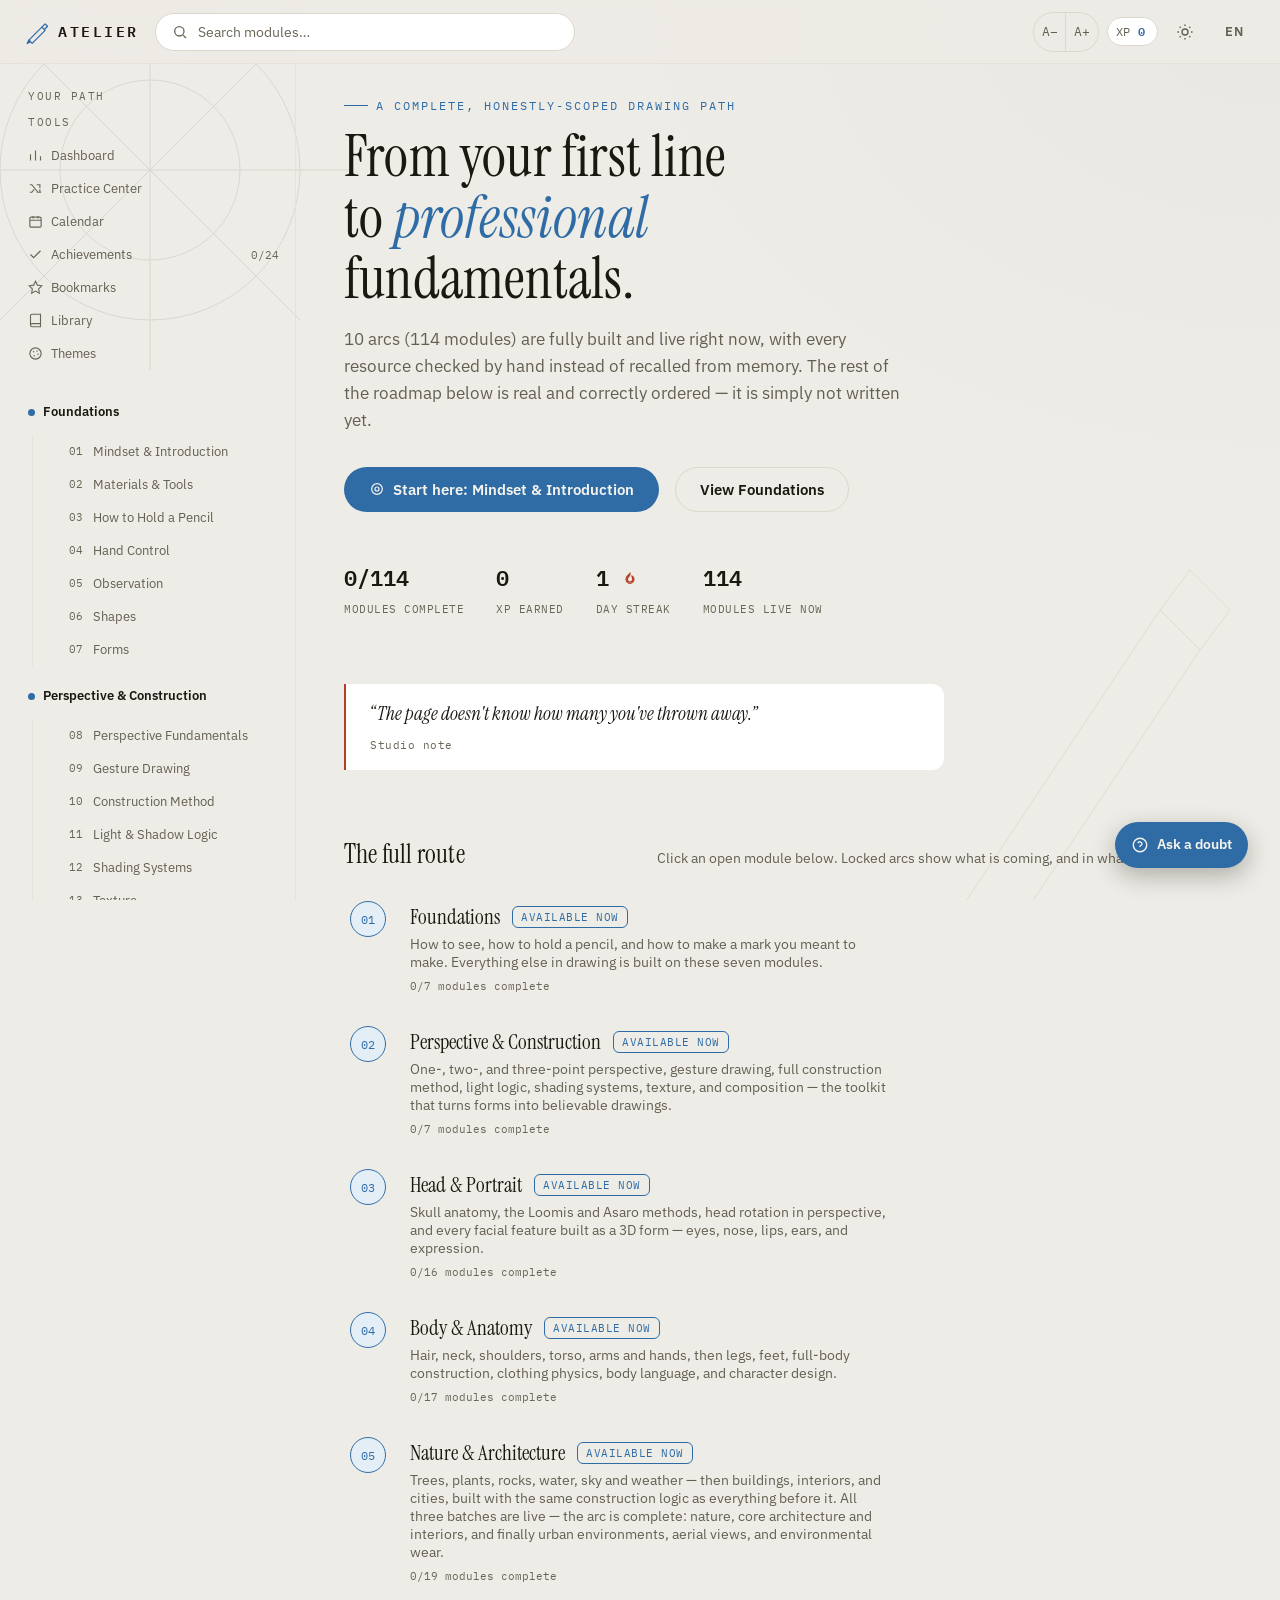
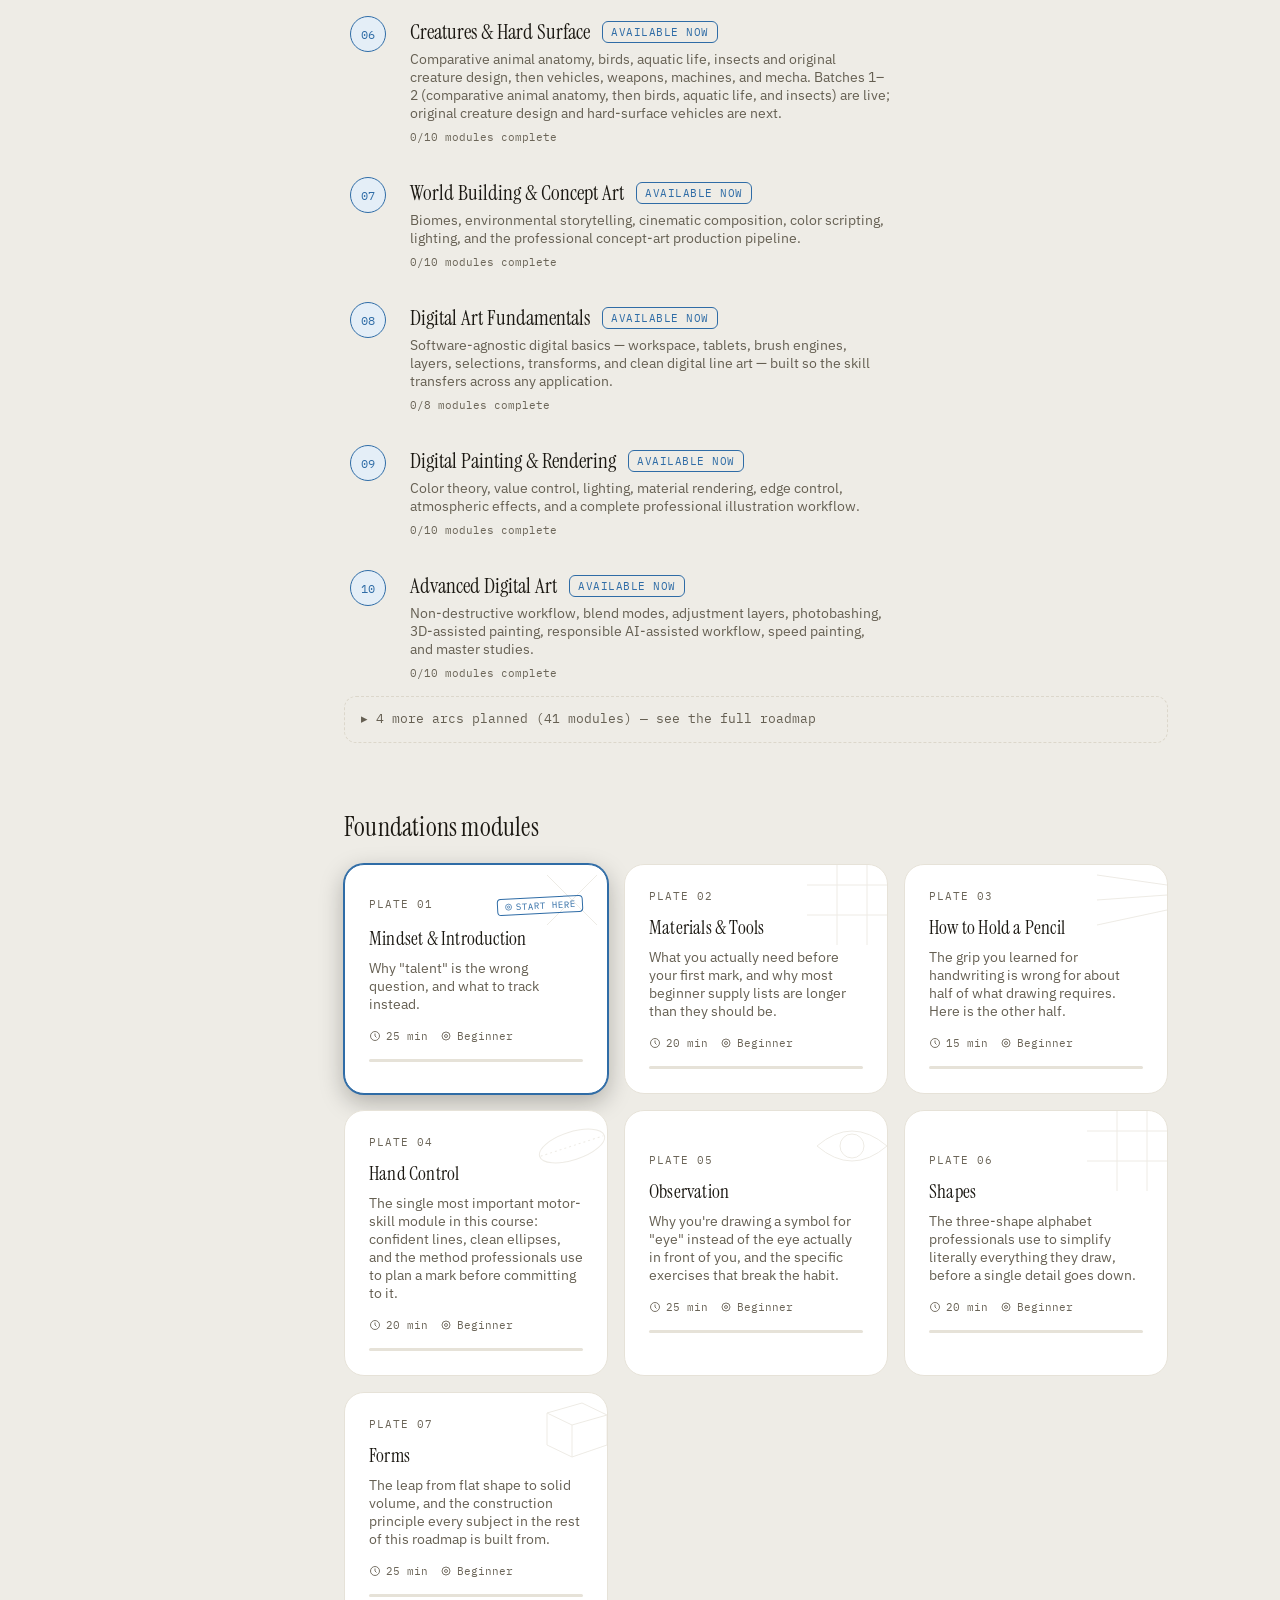
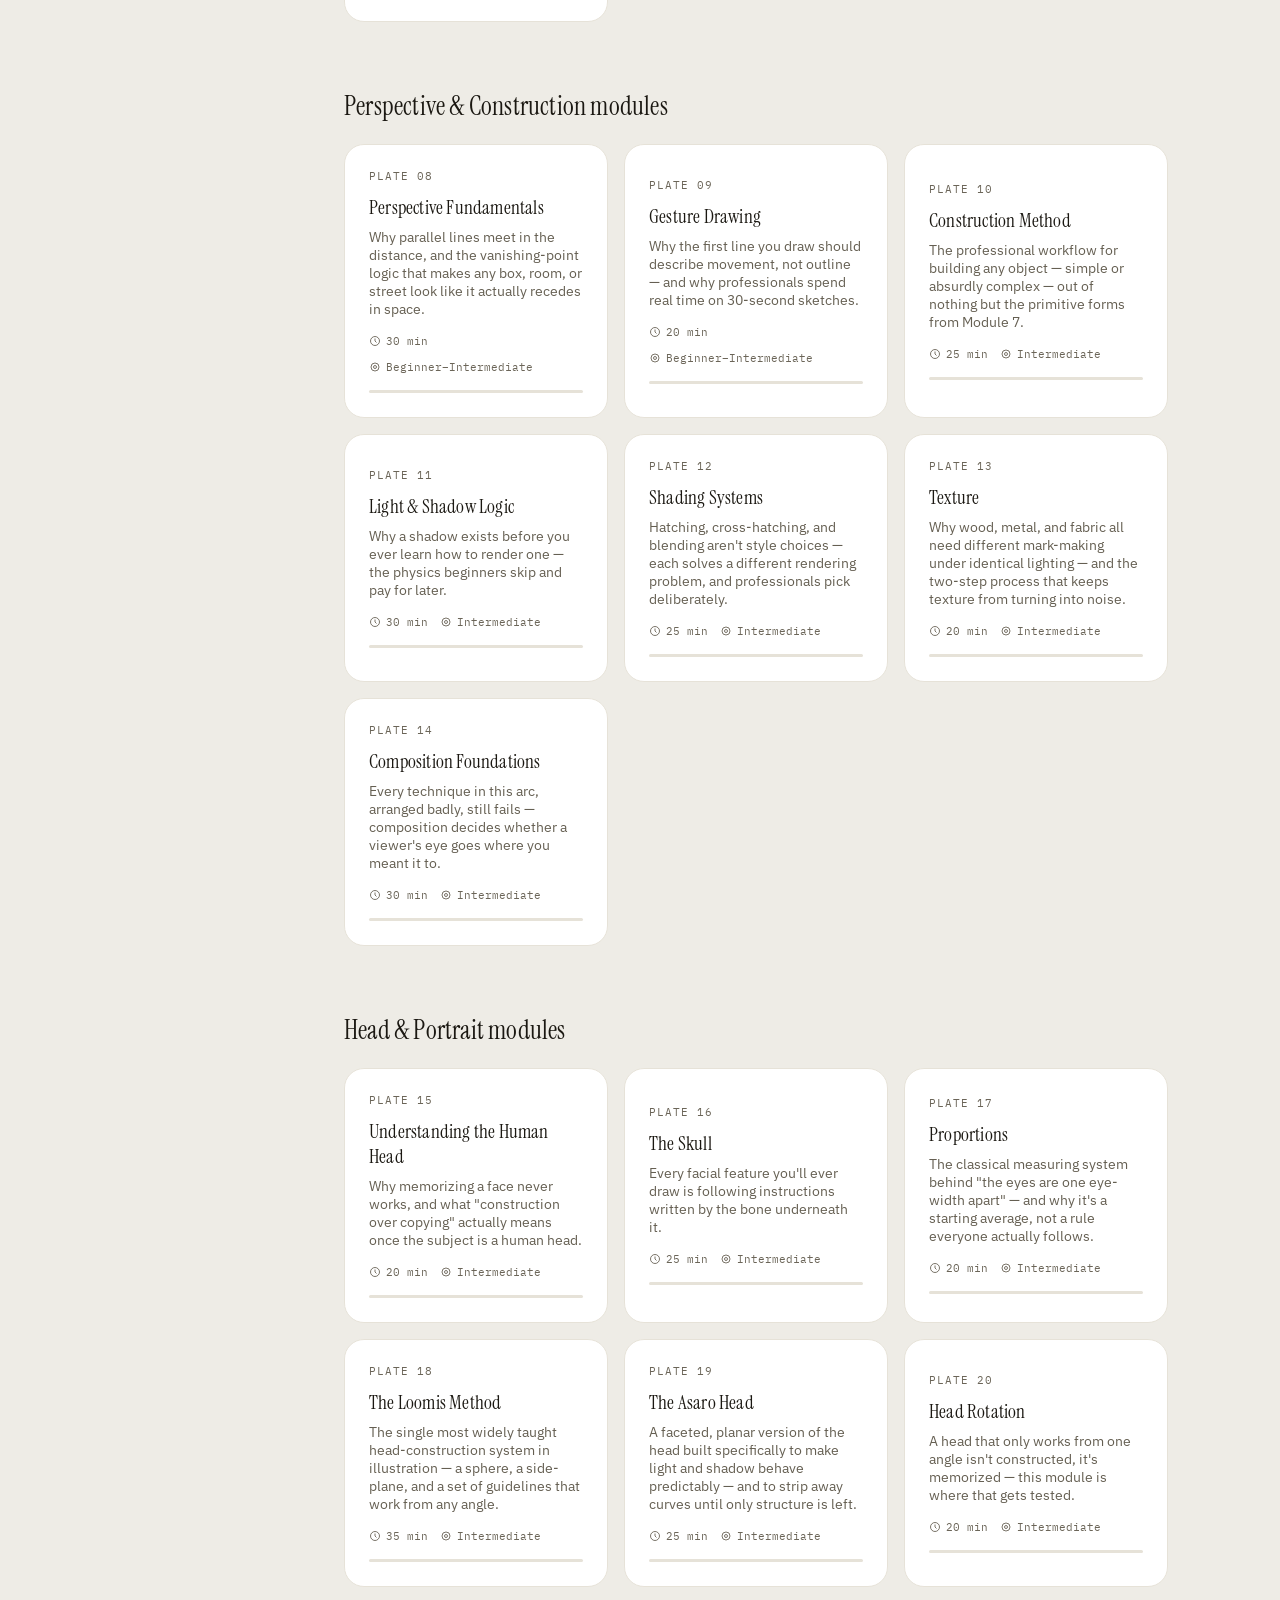
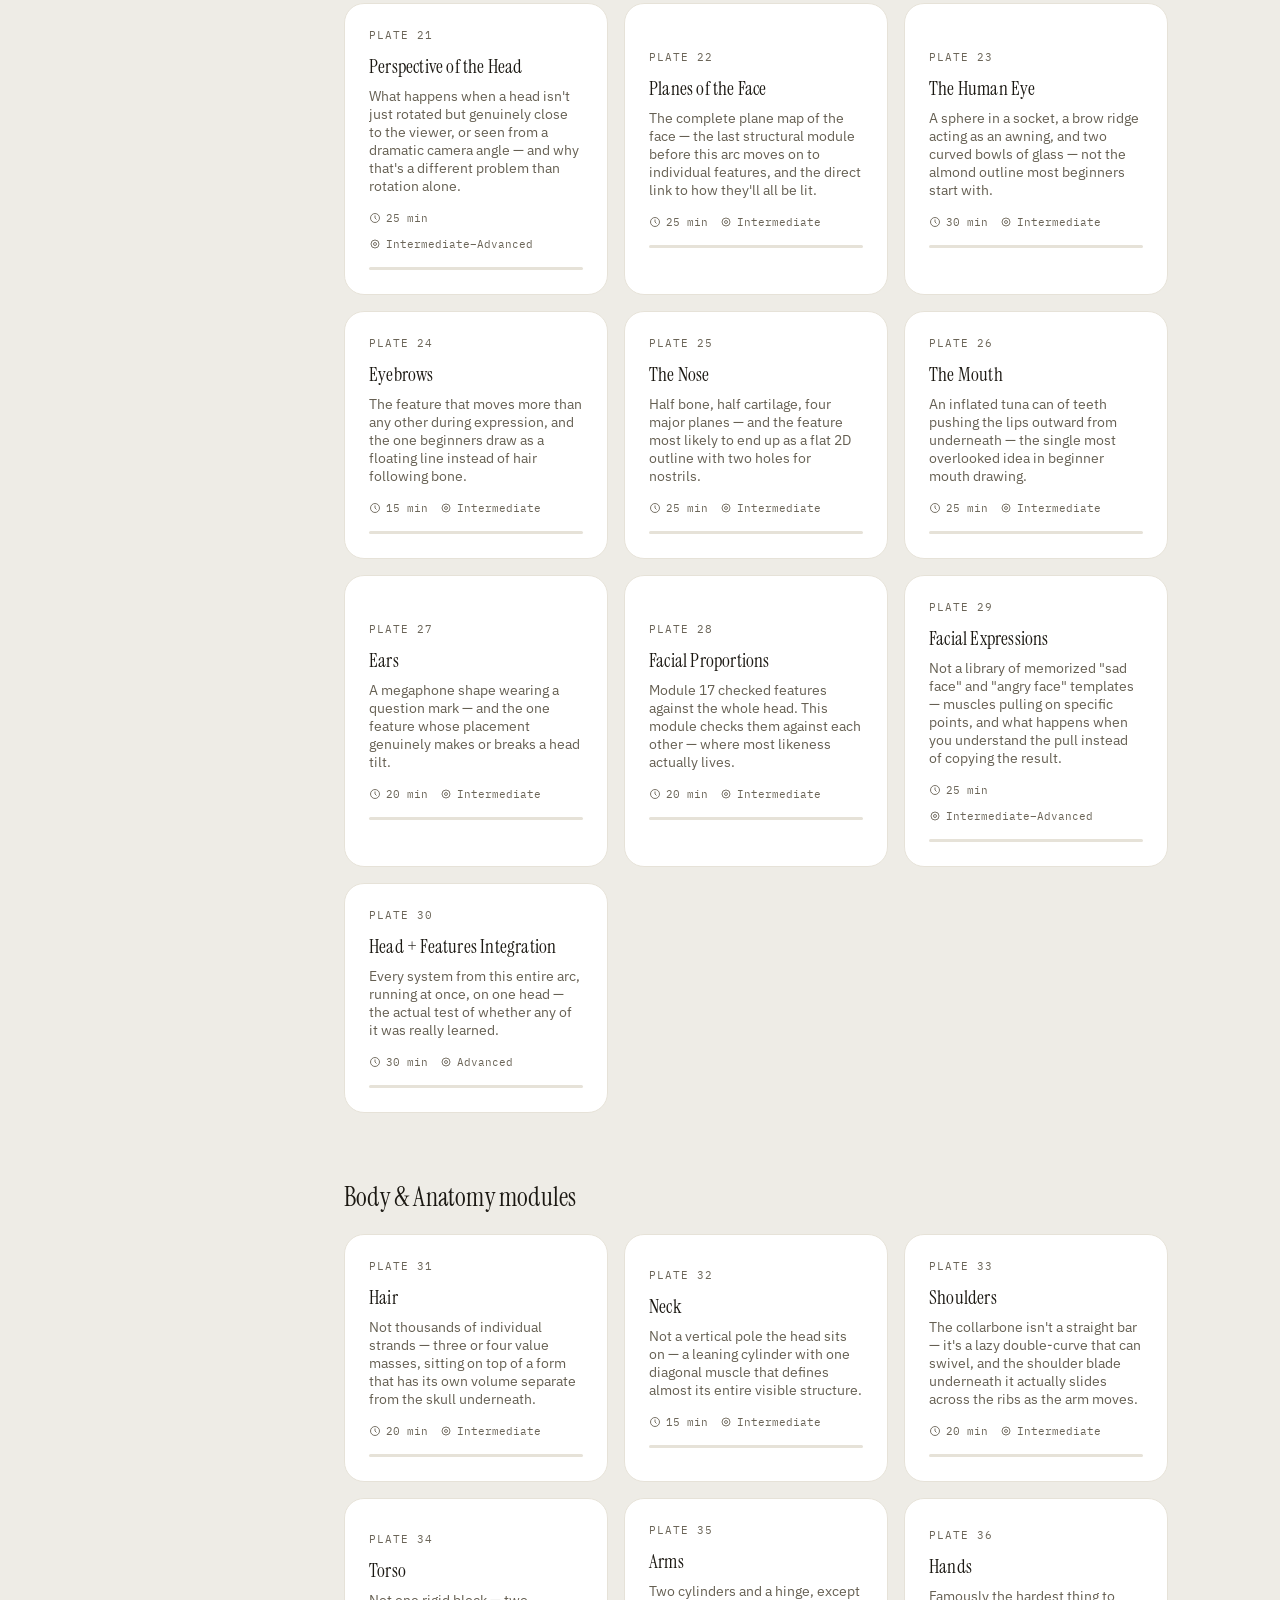
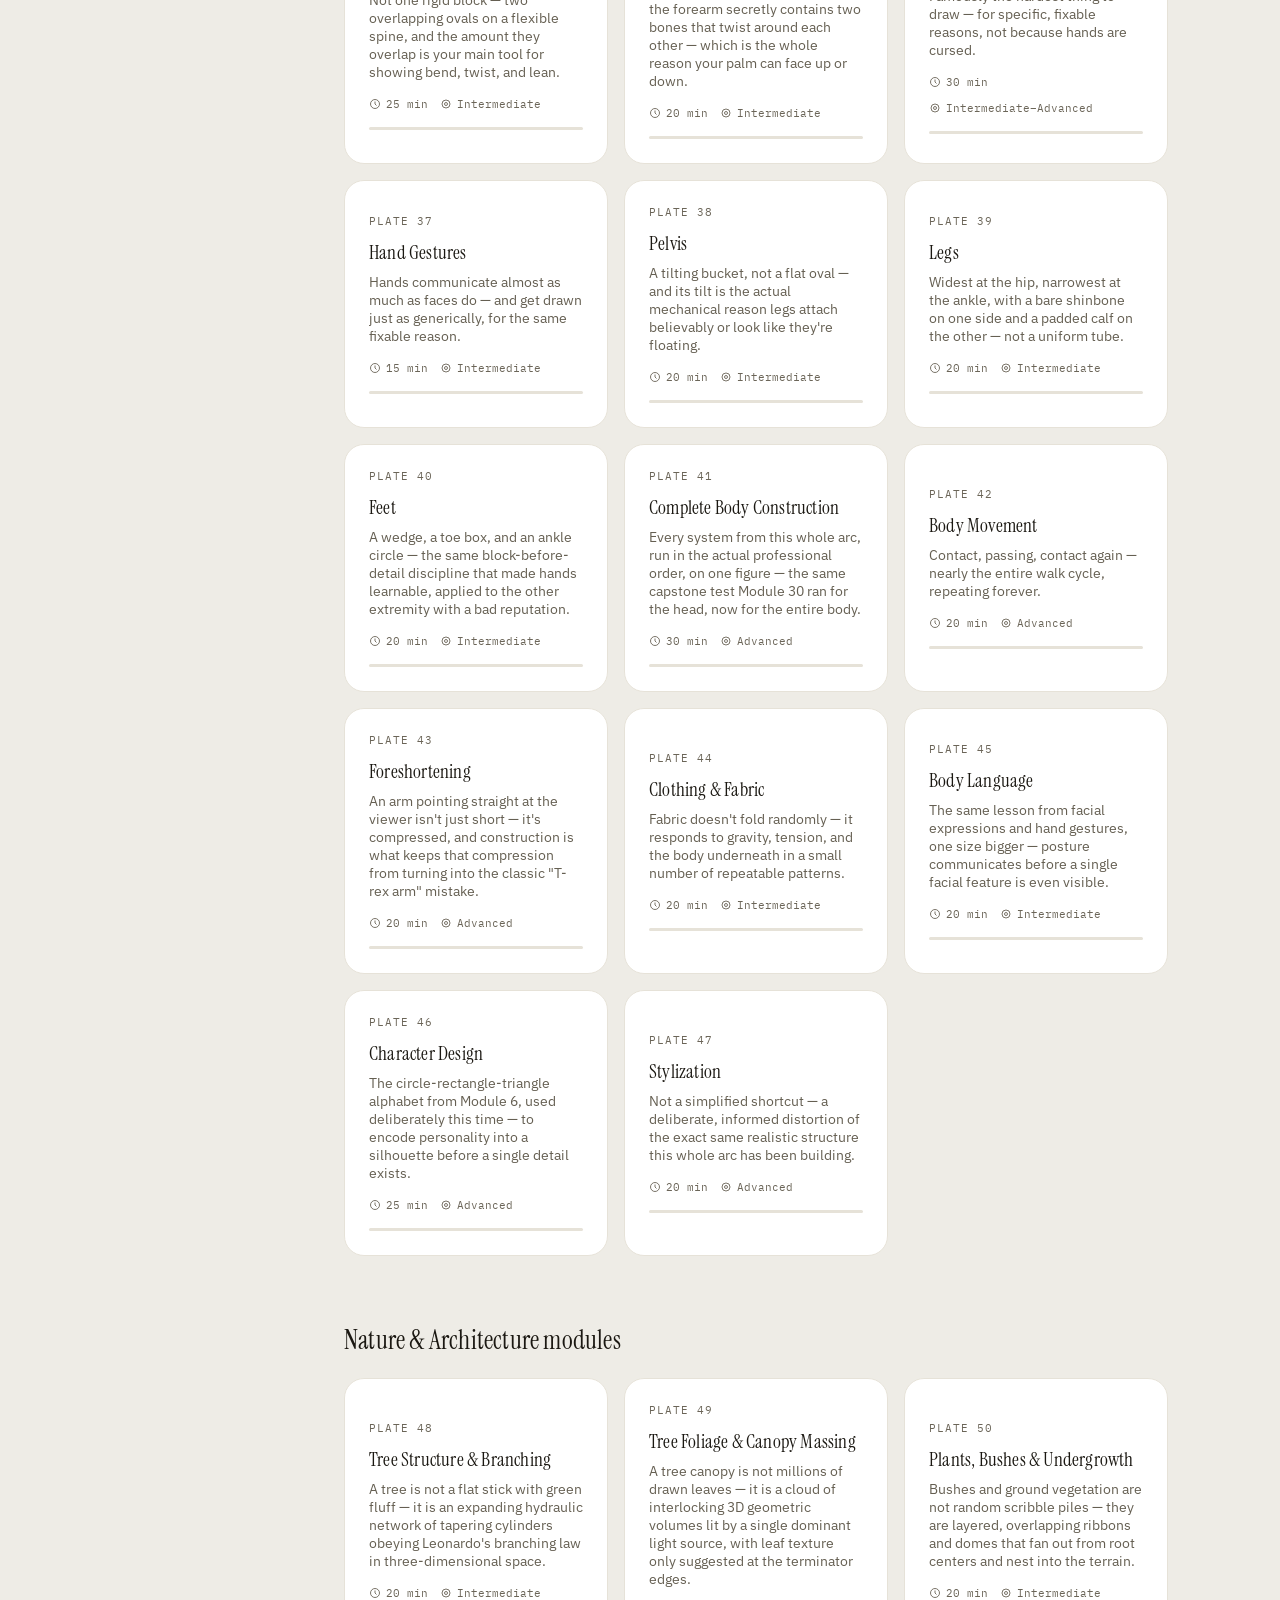
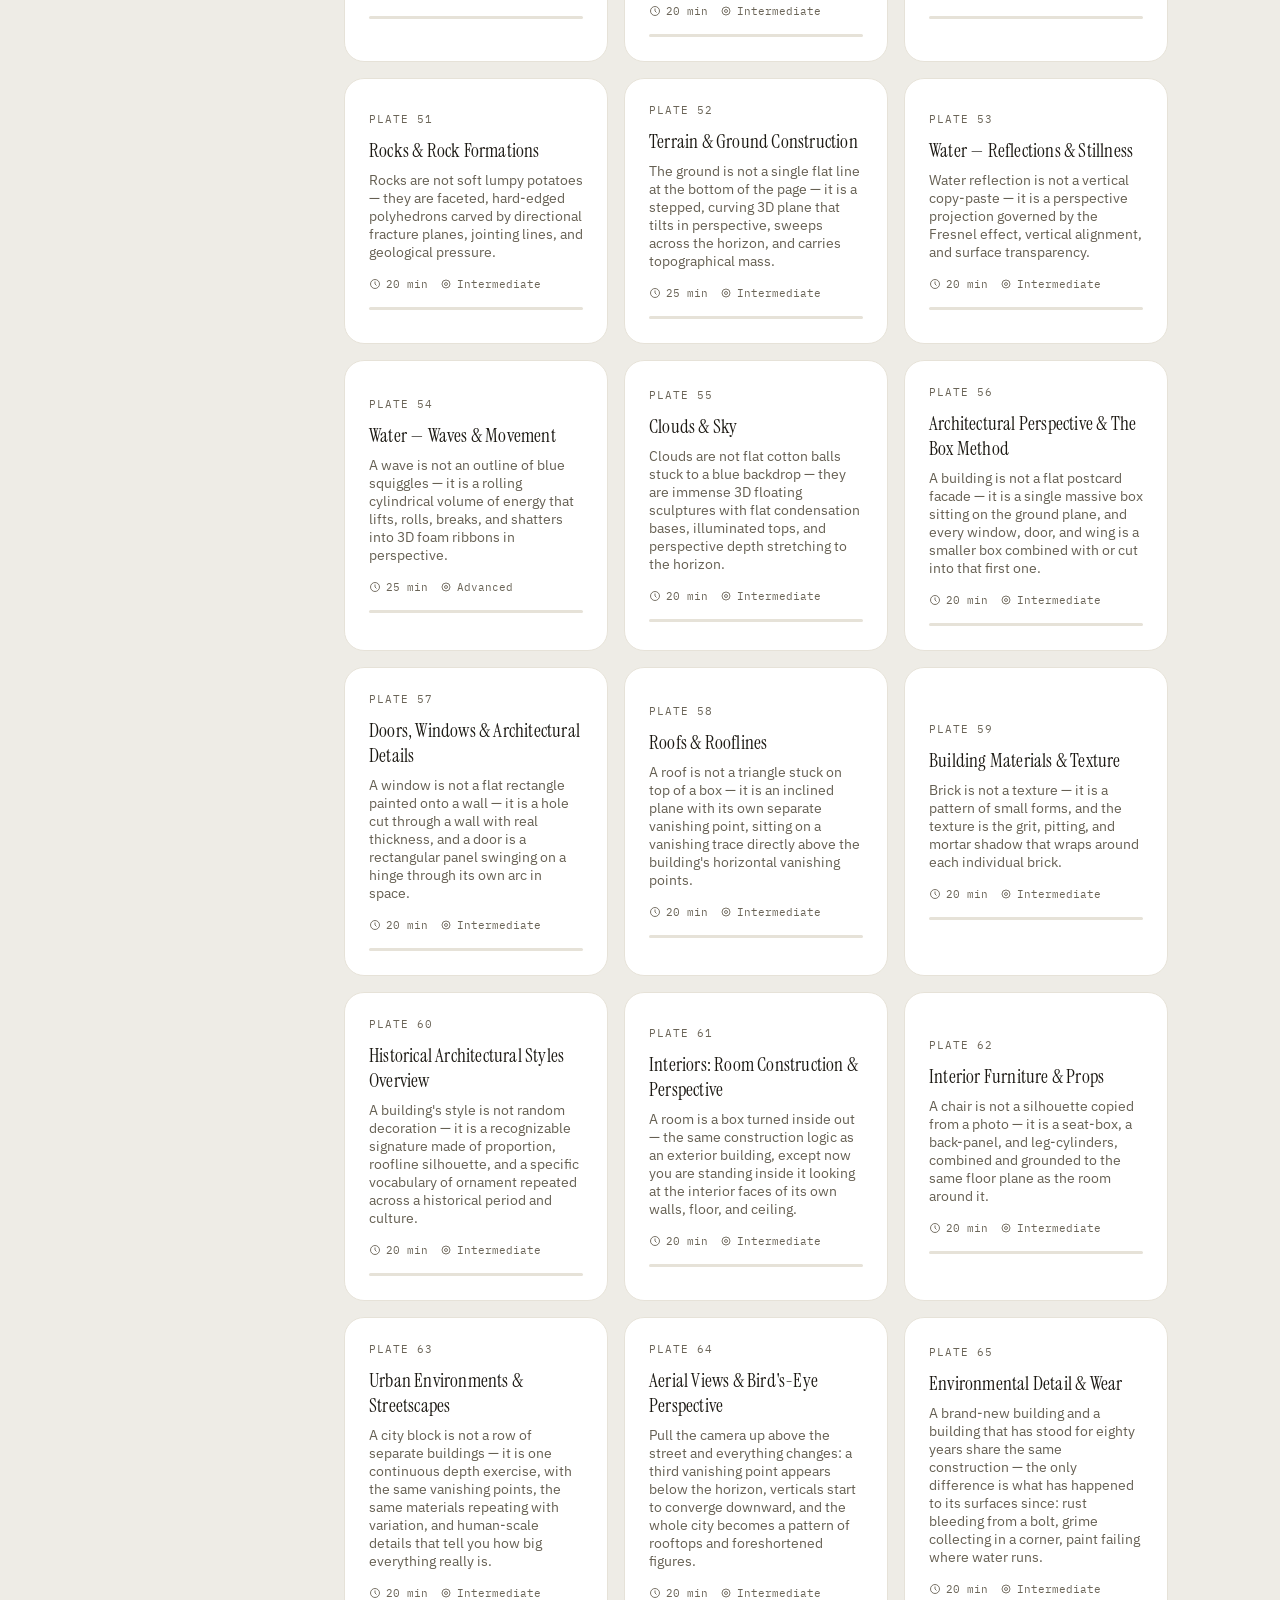
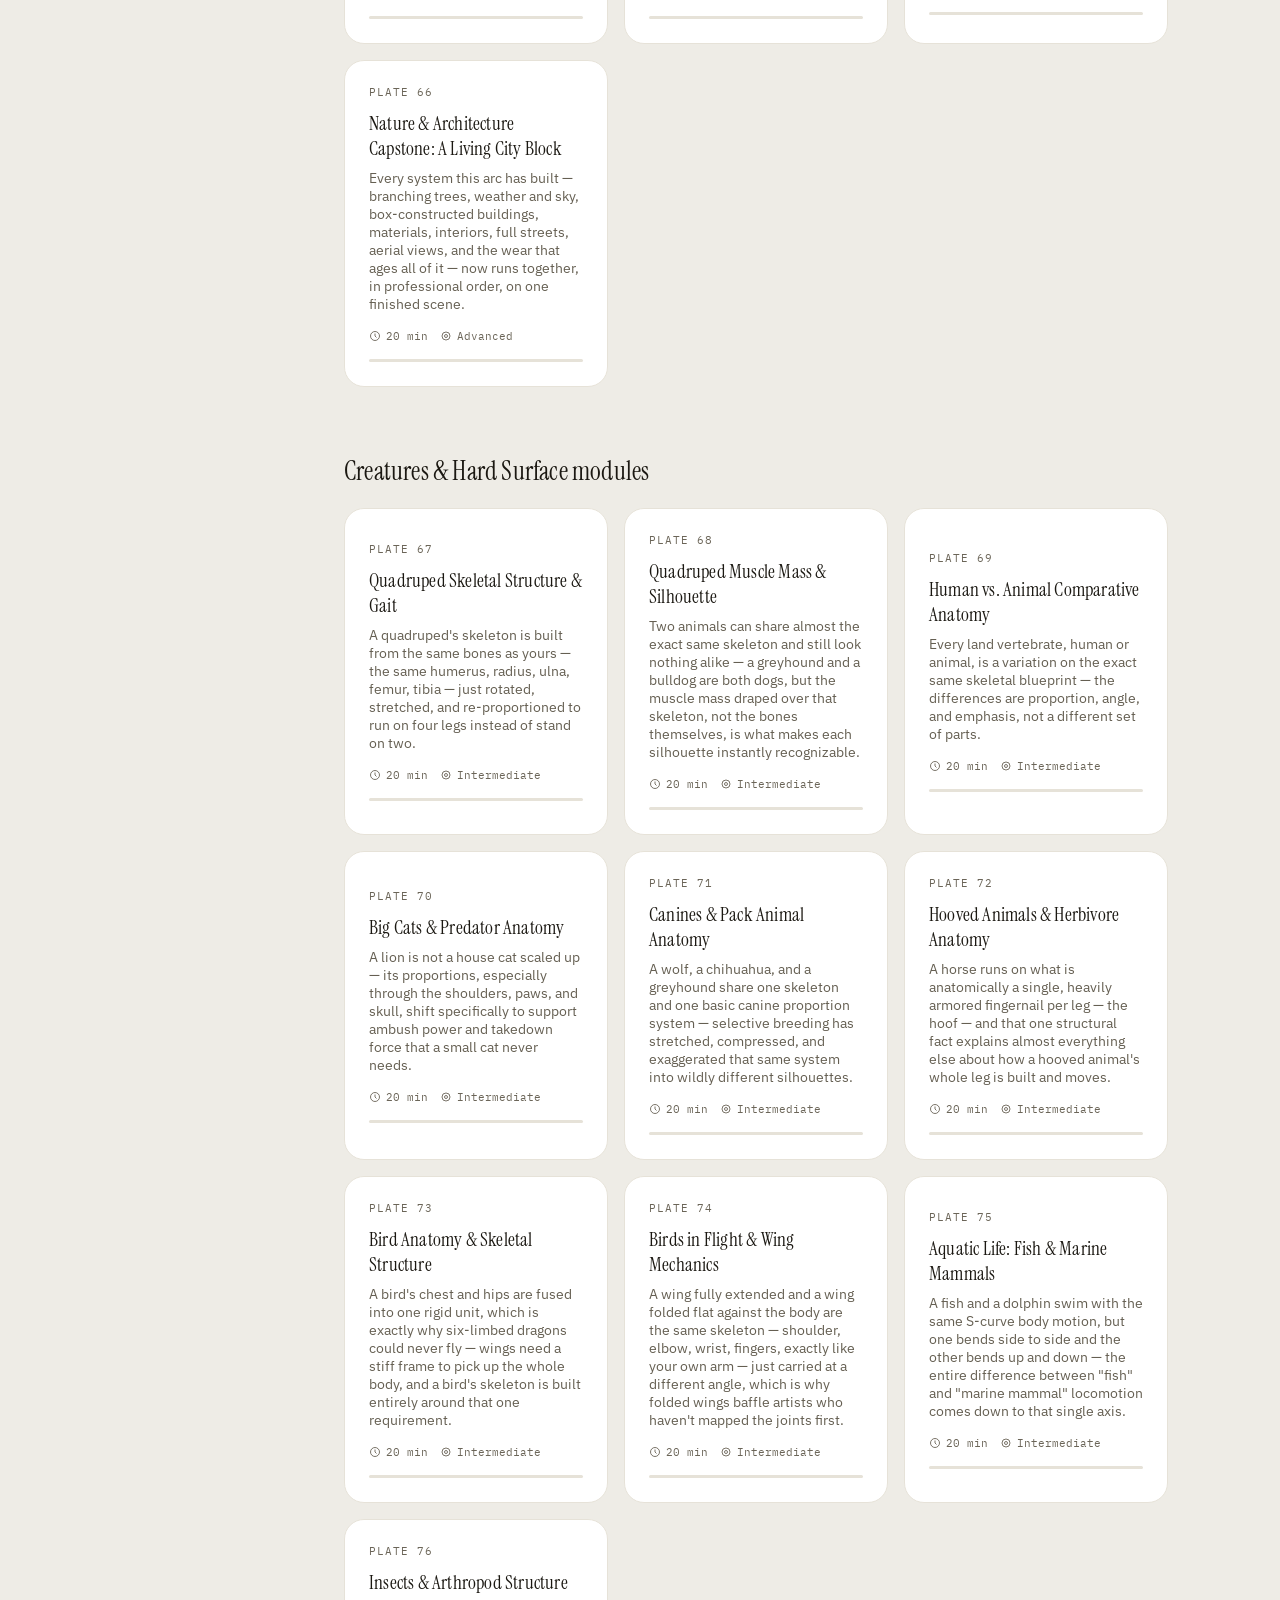
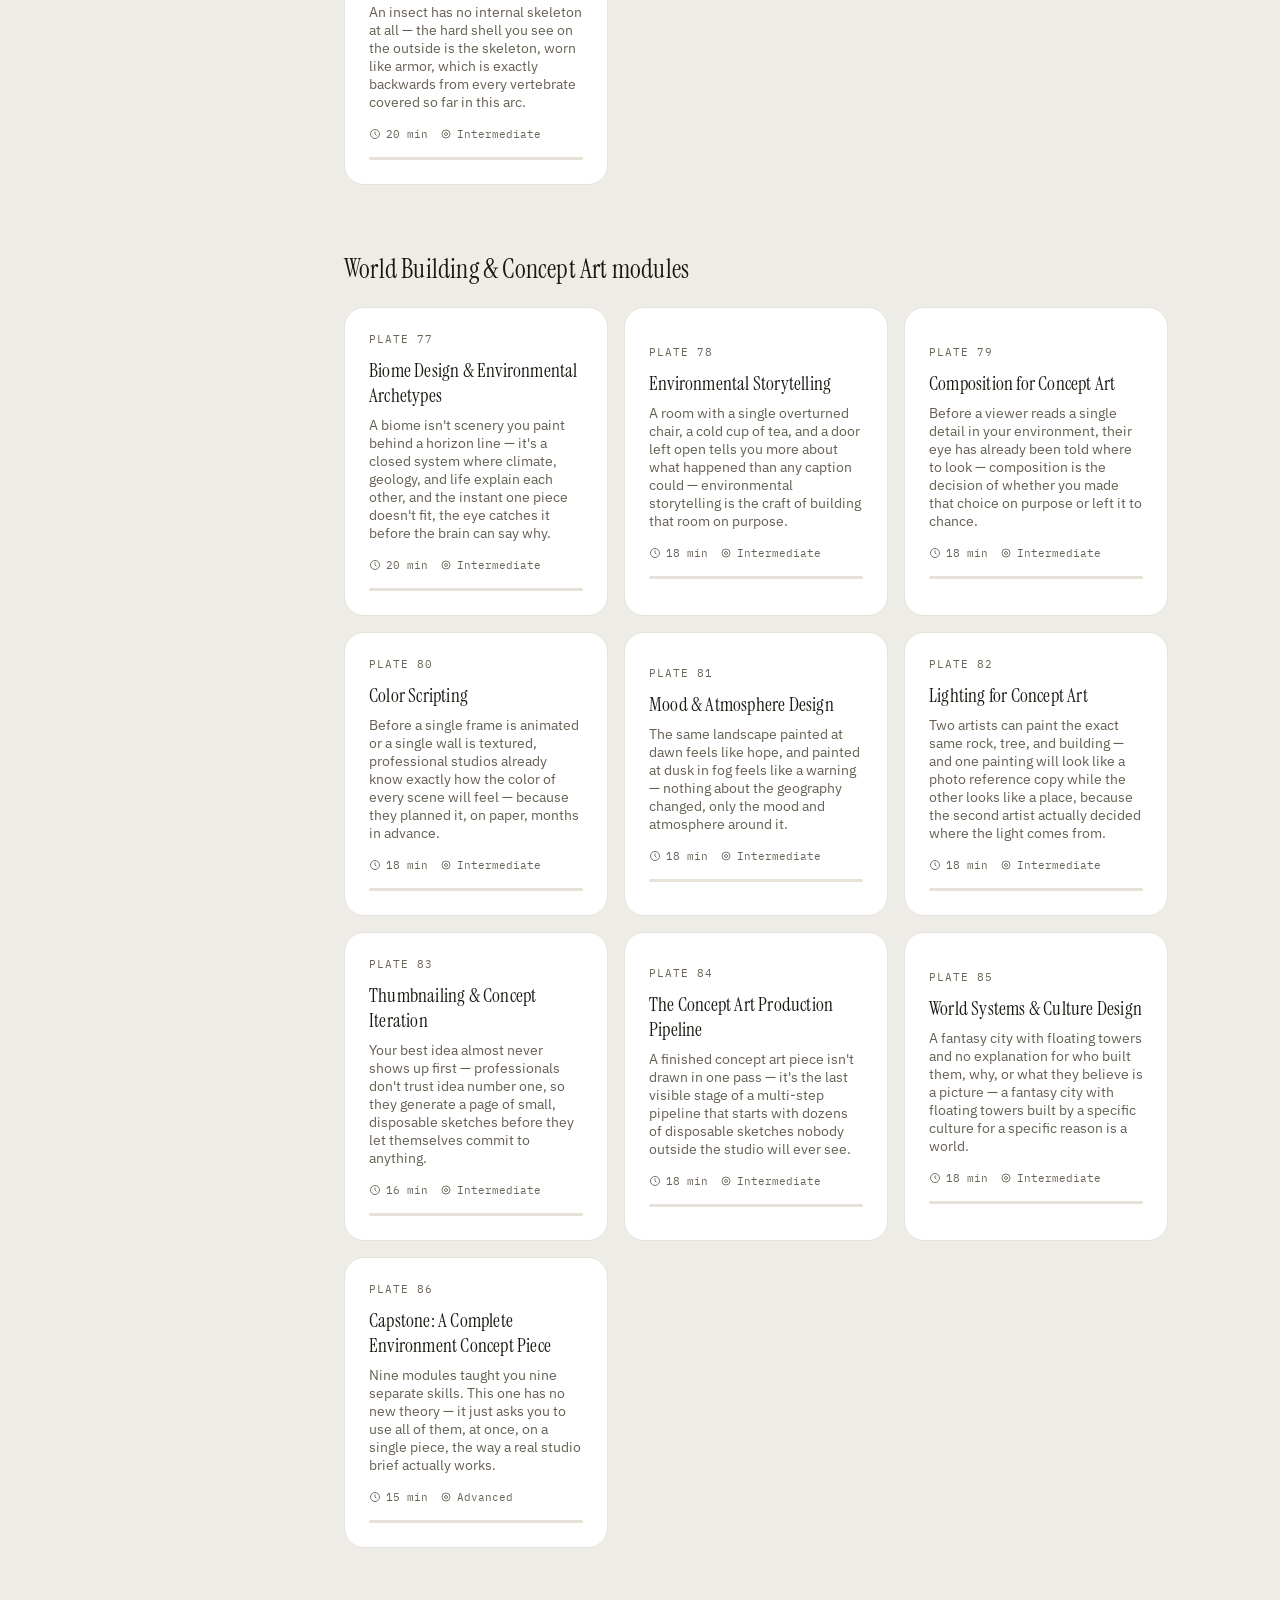
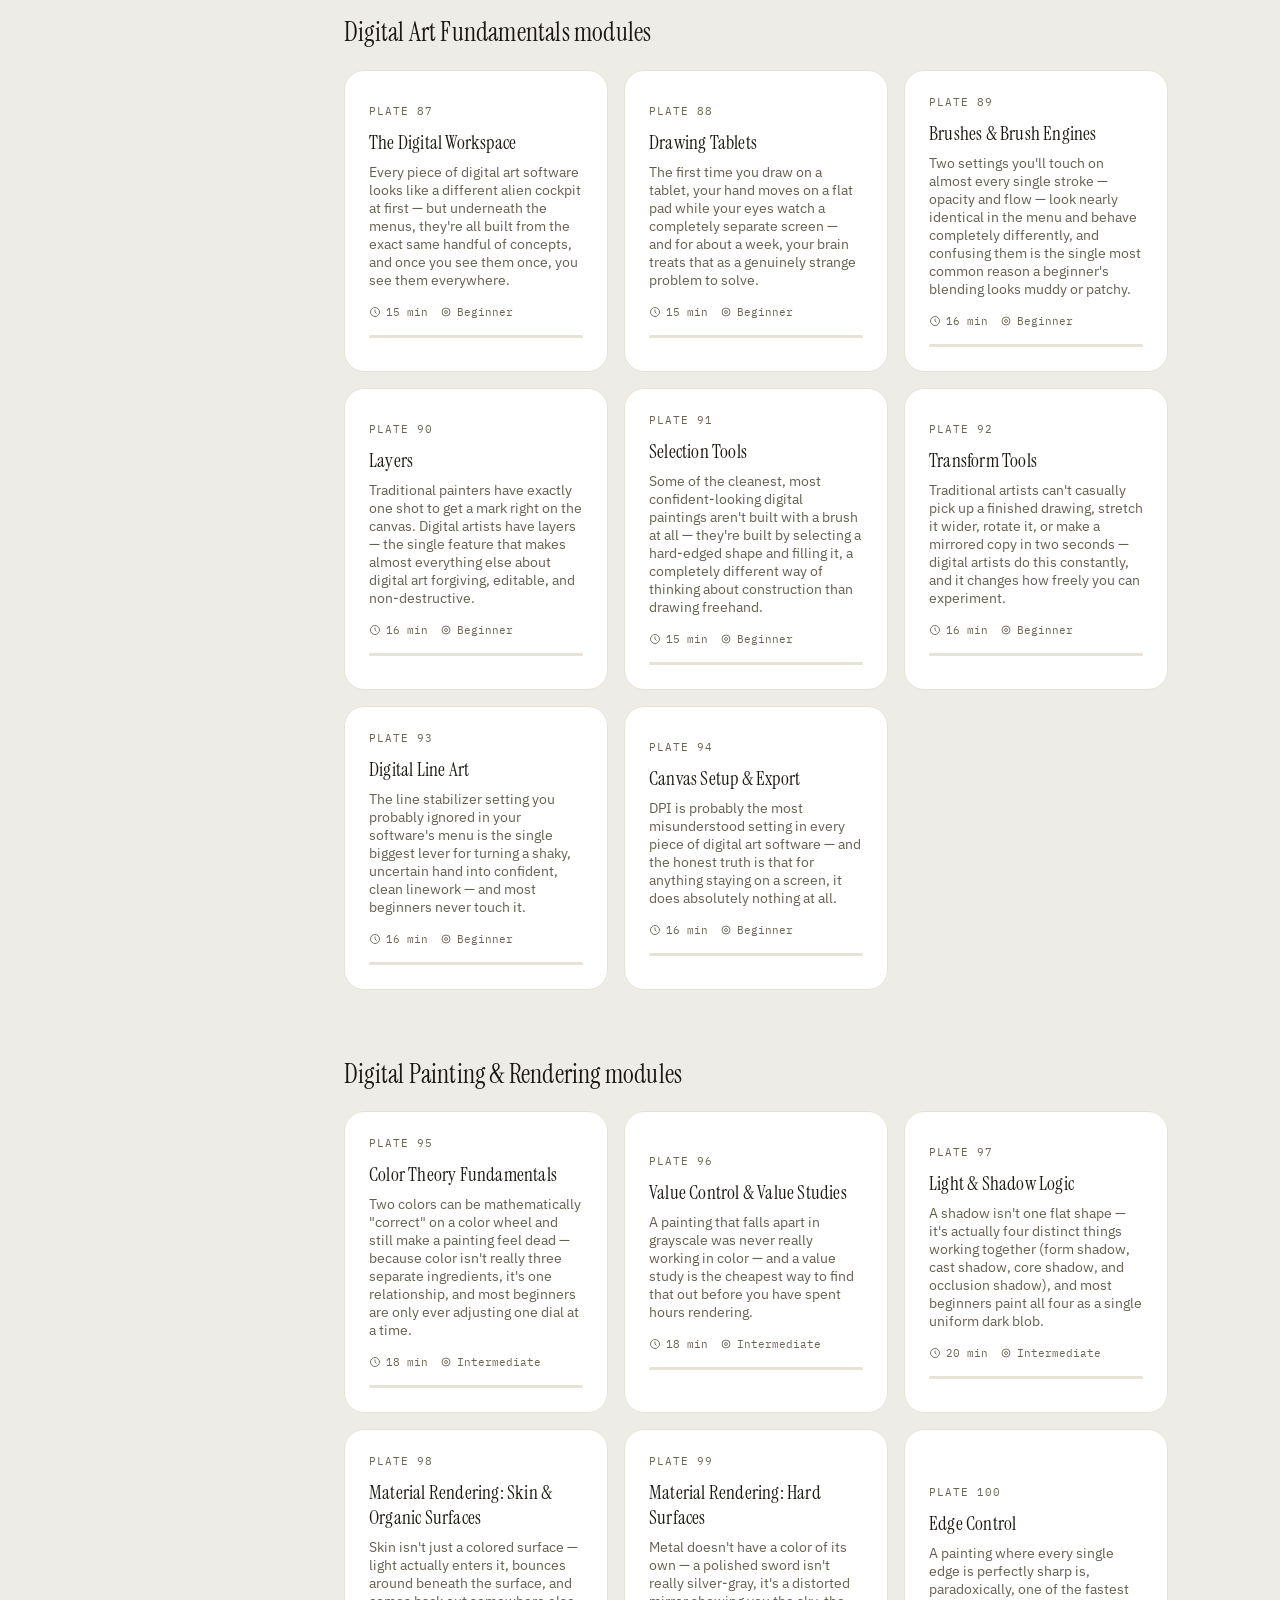
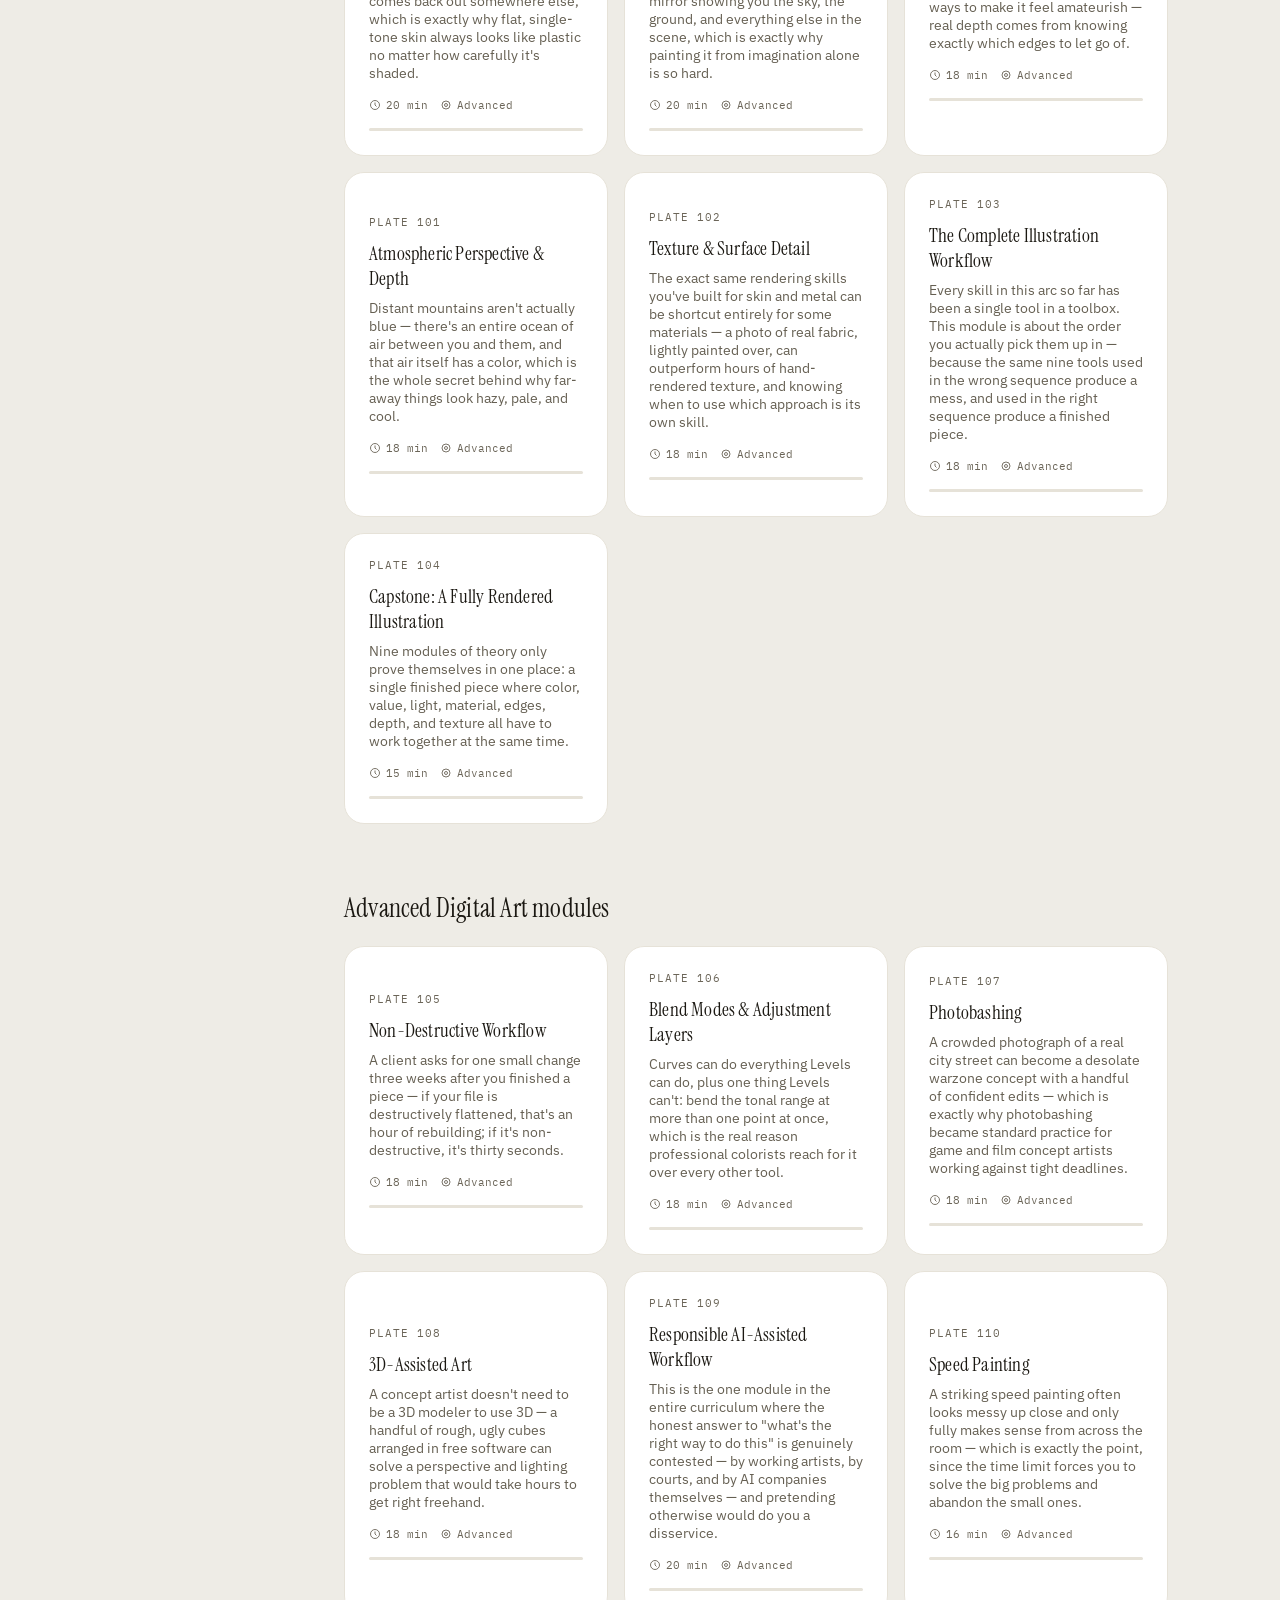
==== commit ad3a91c6: "Update site metadata and curriculum status copy" ====
--- a/index.html
+++ b/index.html
@@ -3,9 +3,9 @@
 <head>
 <meta charset="UTF-8">
 <meta name="viewport" content="width=device-width, initial-scale=1.0">
-<title>Atelier — The Complete Drawing Foundations Path</title>
+<title>Atelier — The Art Learning Path</title>
 <link rel="icon" type="image/svg+xml" href="data:image/svg+xml,%3Csvg xmlns='http://www.w3.org/2000/svg' viewBox='0 0 32 32'%3E%3Crect width='32' height='32' rx='7' fill='%236FB2E8'/%3E%3Cpath d='M9 24 L20 9 L23.5 12.5 L12.5 27.5 Z' fill='%23151318'/%3E%3Cpath d='M20 9 L23 6 L26.5 9.5 L23.5 12.5 Z' fill='%23151318'/%3E%3C/svg%3E">
-<meta name="description" content="A structured, free path from your first pencil line to professional-level drawing fundamentals.">
+<meta name="description" content="A free, structured art-learning path from drawing fundamentals to digital painting, advanced workflows and professional production.">
 <link rel="preconnect" href="https://fonts.googleapis.com">
 <link rel="preconnect" href="https://fonts.gstatic.com" crossorigin>
 <link href="https://fonts.googleapis.com/css2?family=Instrument+Serif:ital@0;1&family=IBM+Plex+Sans:wght@400;500;600;700&family=IBM+Plex+Mono:wght@400;500;600&display=swap" rel="stylesheet">
@@ -117,7 +117,7 @@
 </div>
 
 <footer class="site-footer">
-  <span>Atelier — a free, honestly-scoped art education project. Foundations arc live now; the rest of the roadmap is being built in the same way, one verified arc at a time.<br><span id="storageStatus" class="storage-status"></span></span>
+  <span>Atelier — a free art education project. 114 lessons are live across ten learning arcs; nine Professional Production lessons are marked as coming soon.<br><span id="storageStatus" class="storage-status"></span></span>
   <span class="footer-actions">
     <button id="exportBtn">Export progress</button>
     <button id="importBtn">Import progress</button>
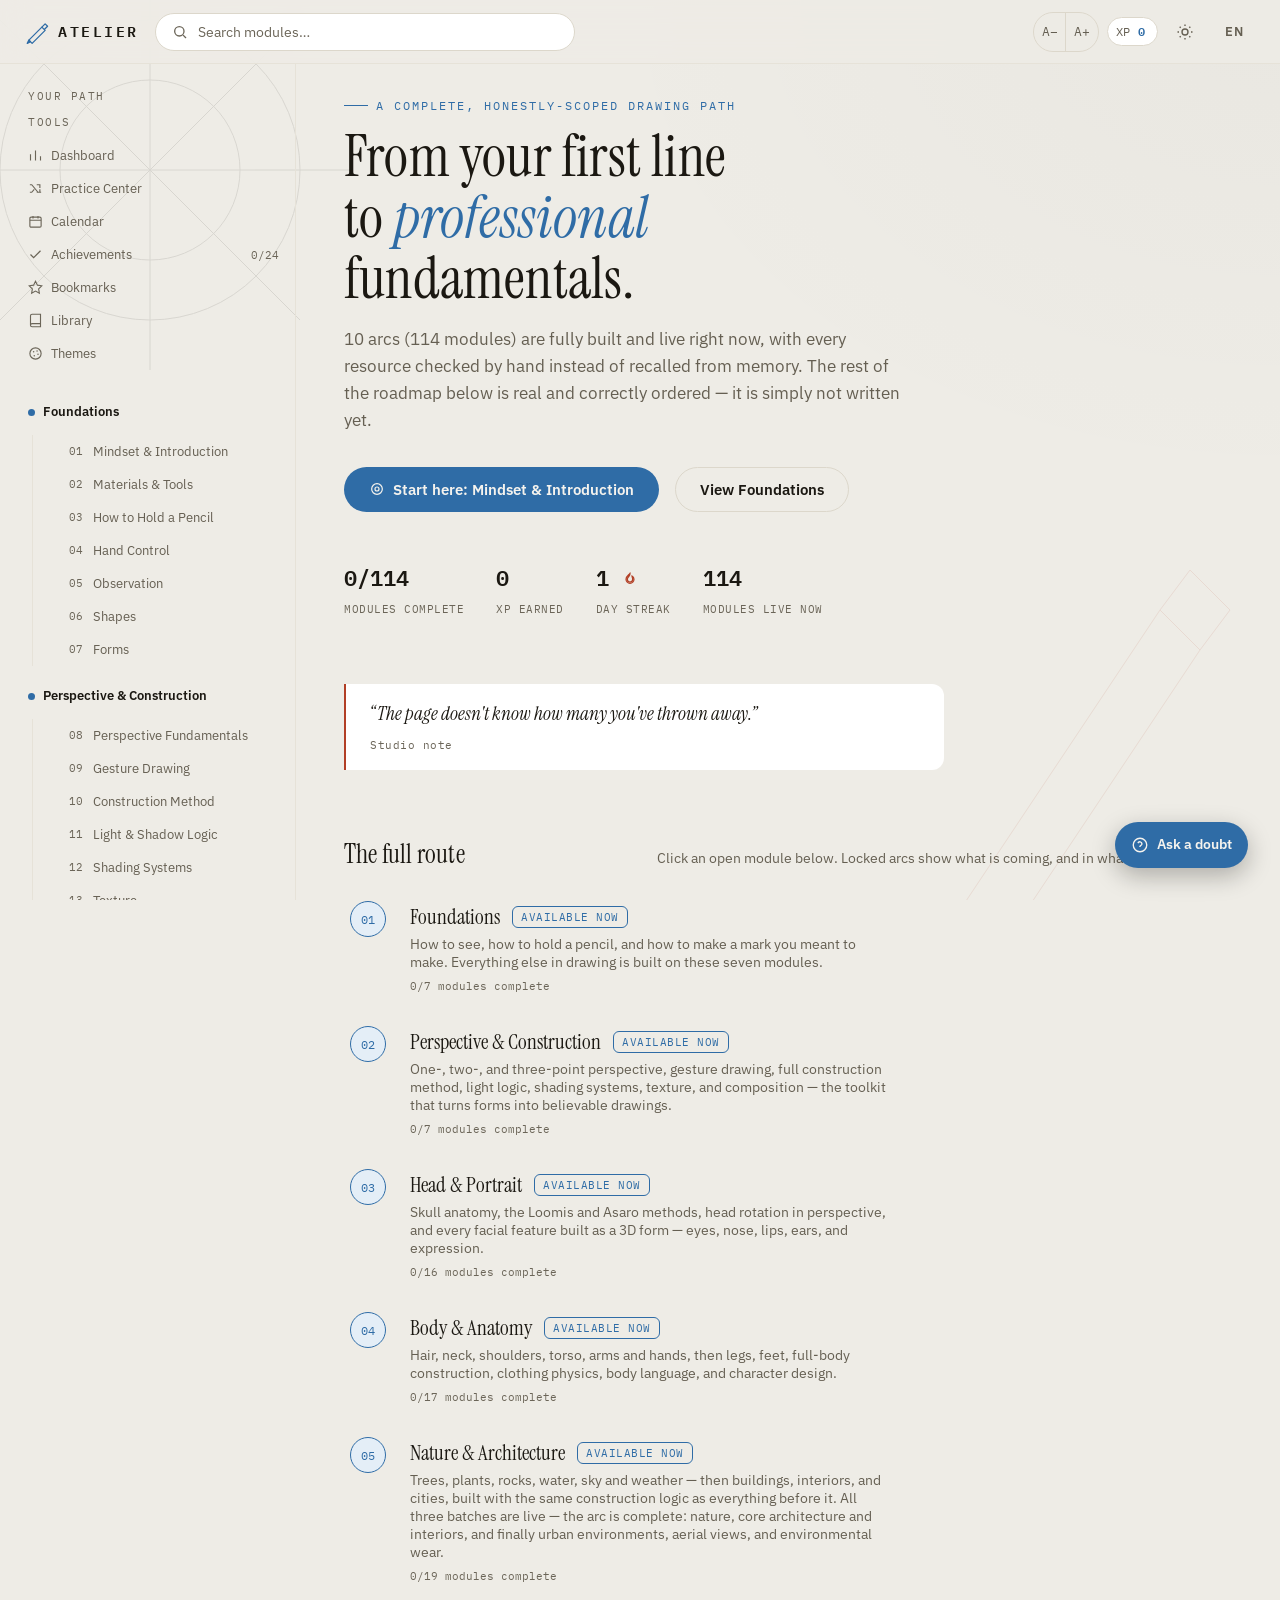
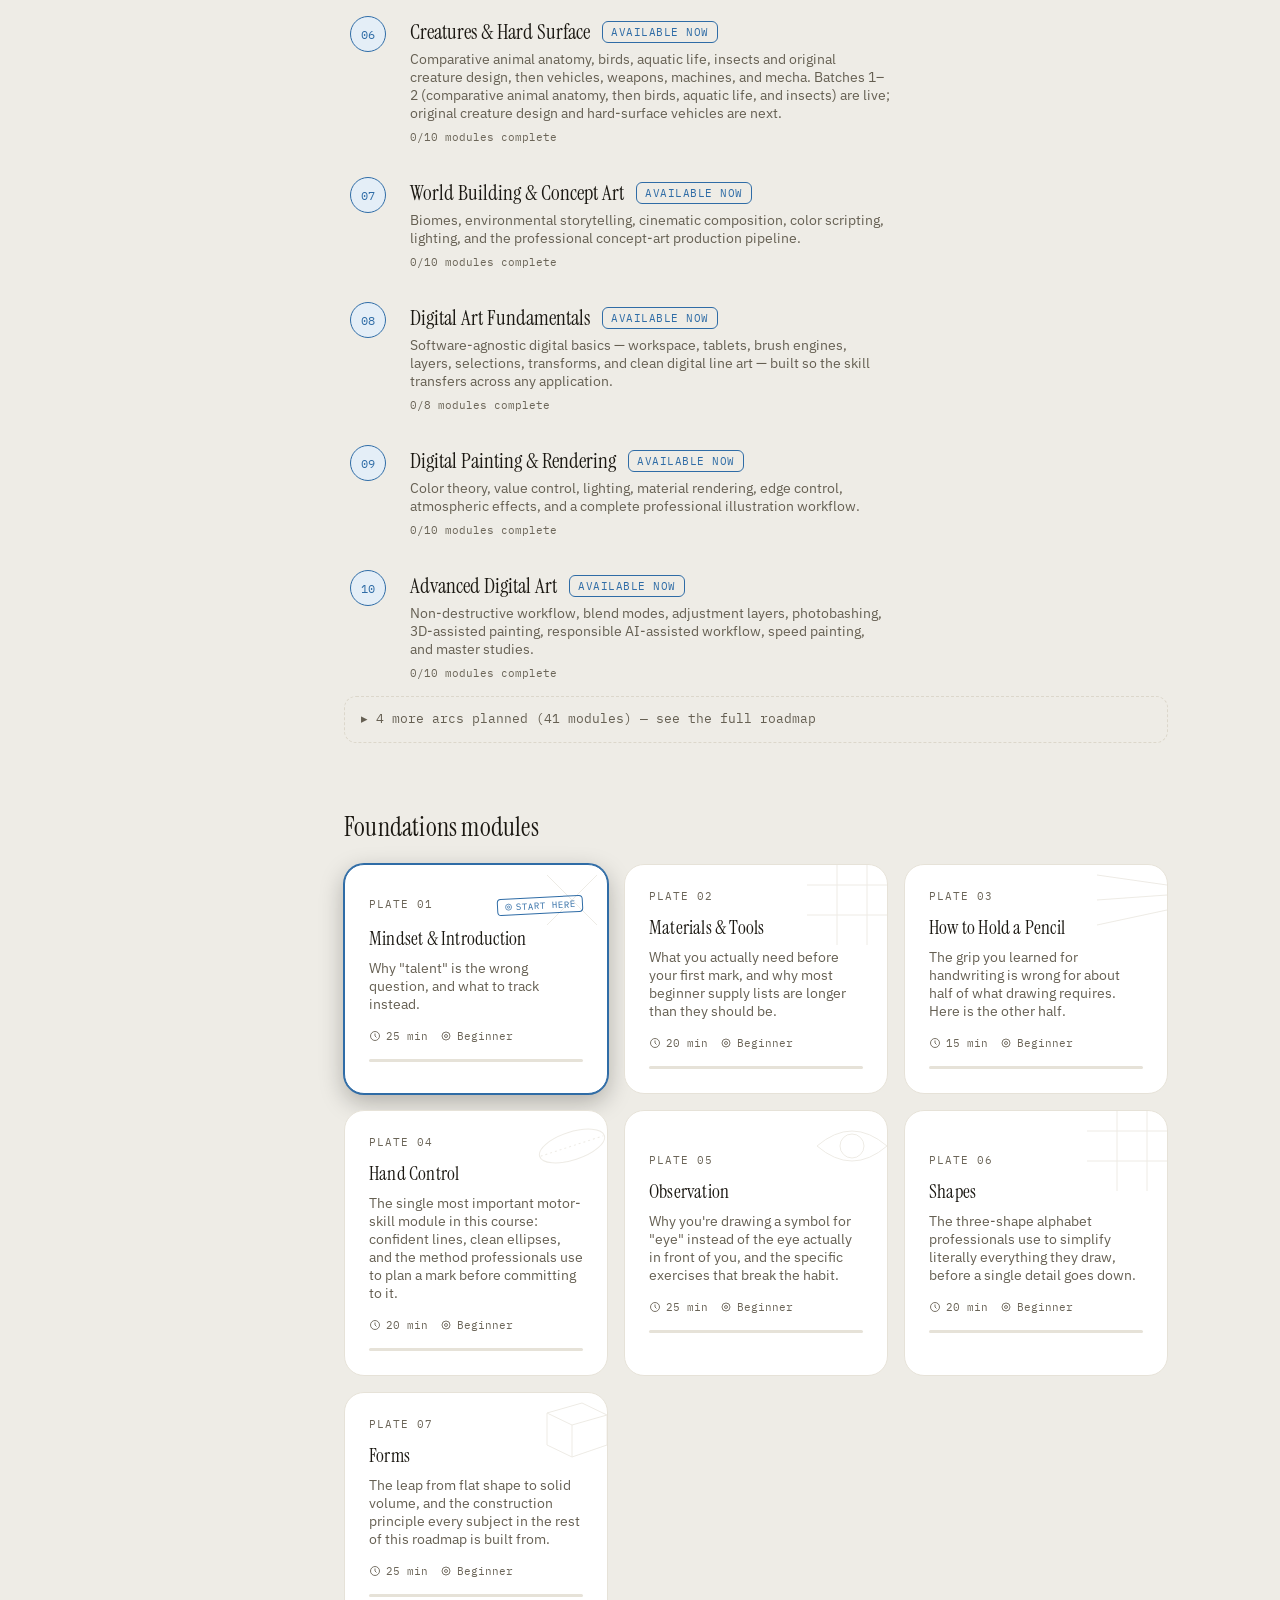
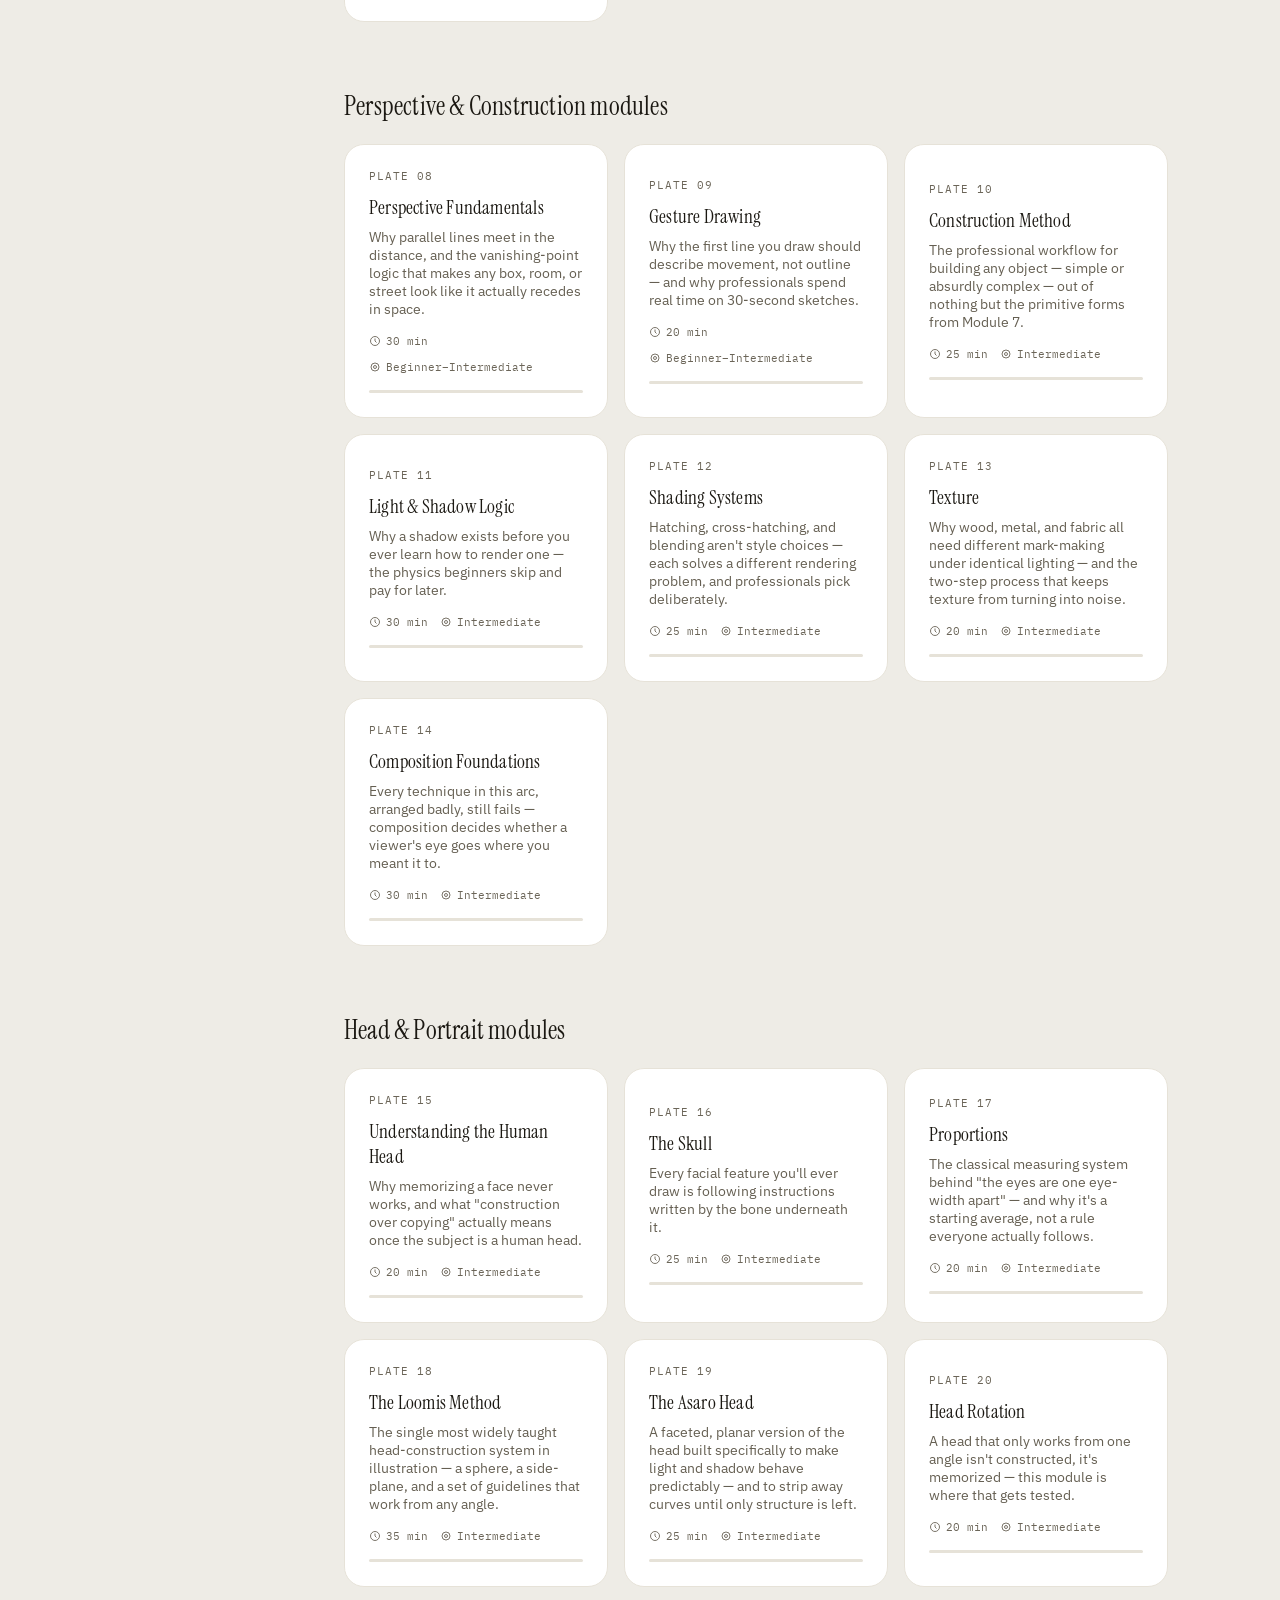
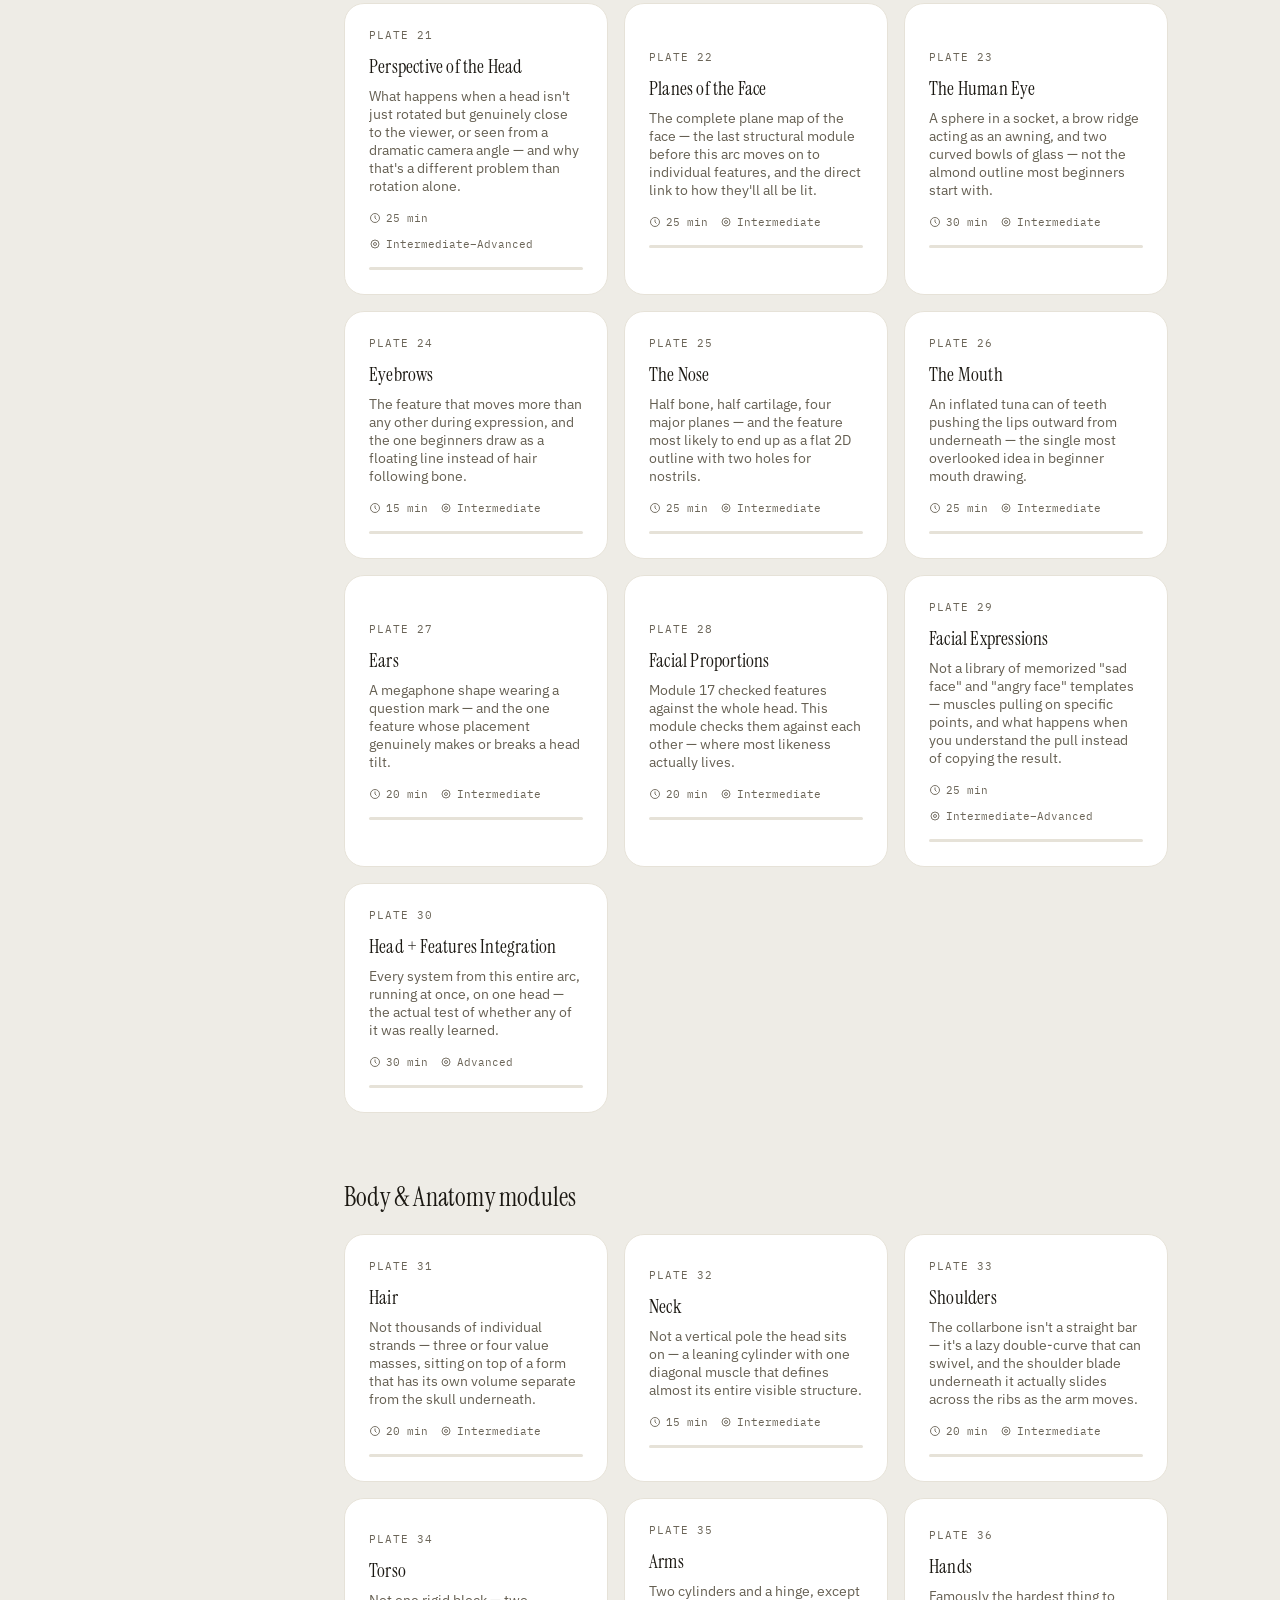
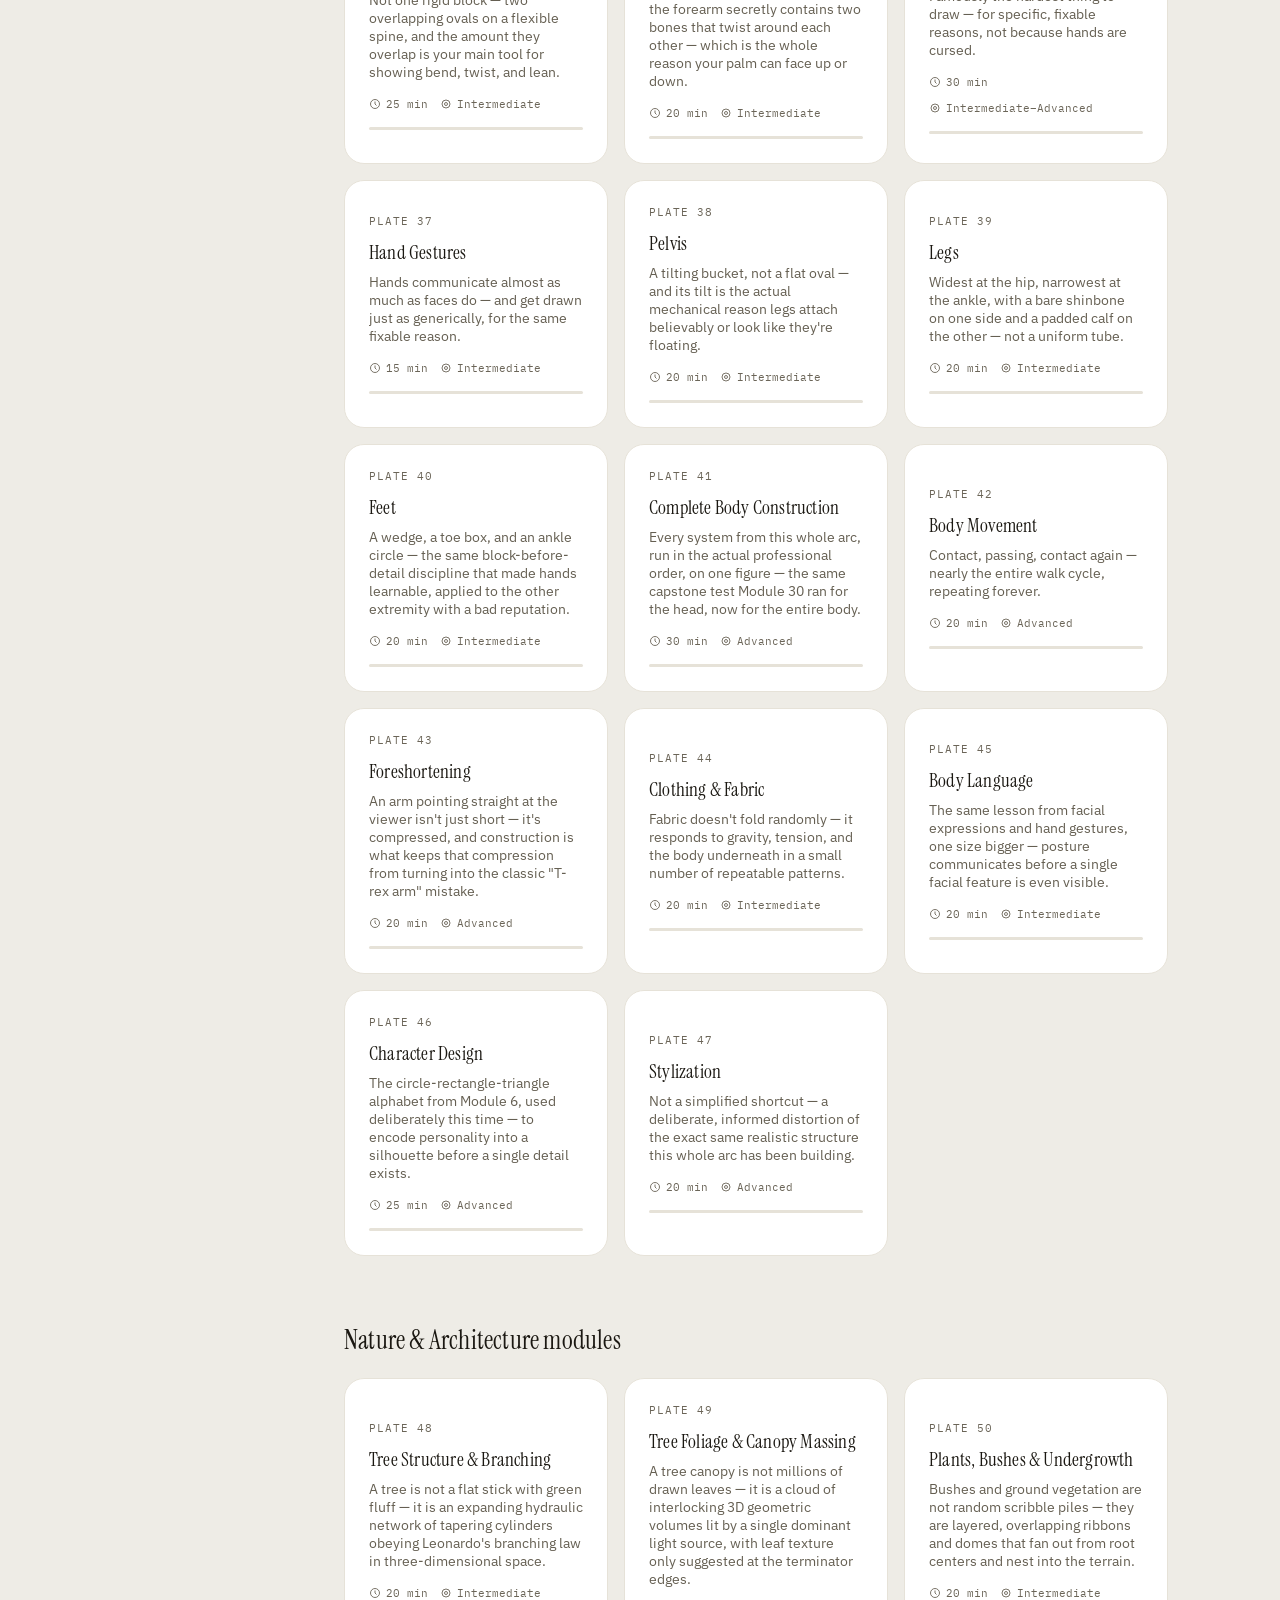
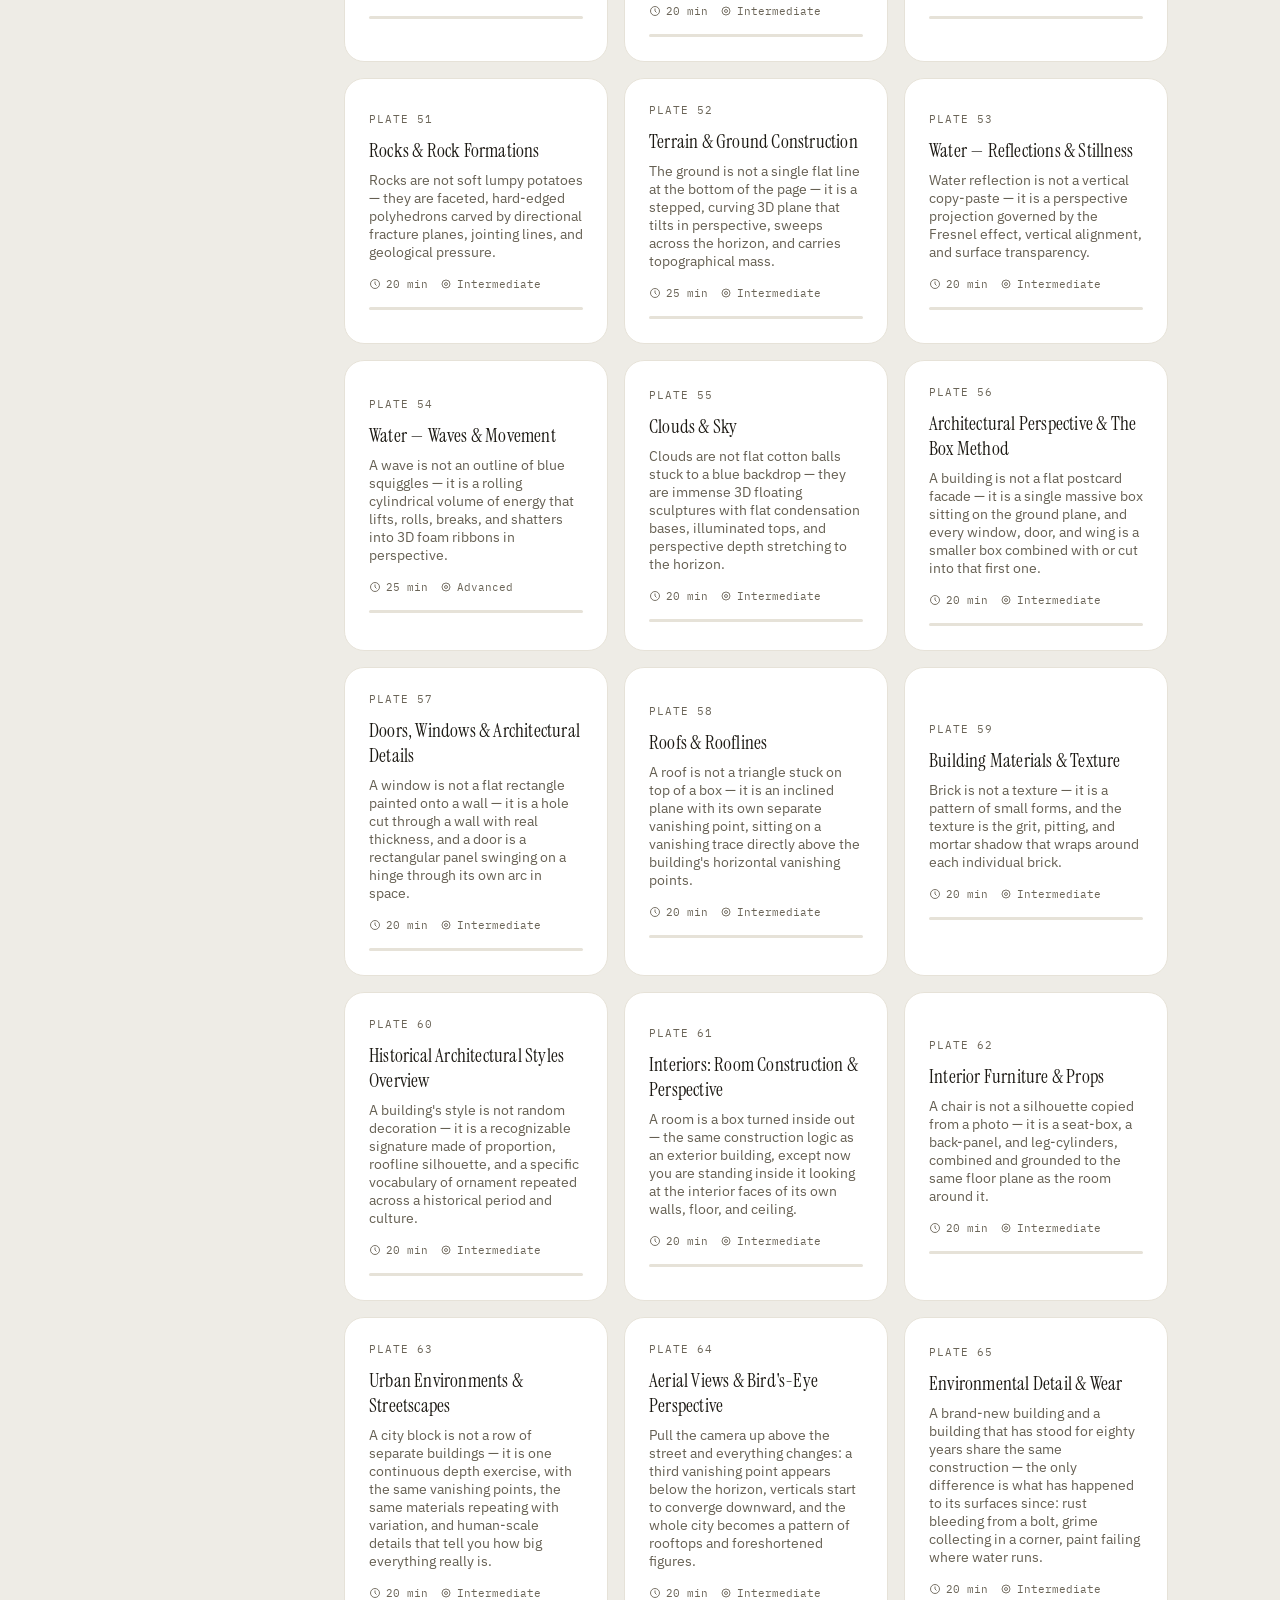
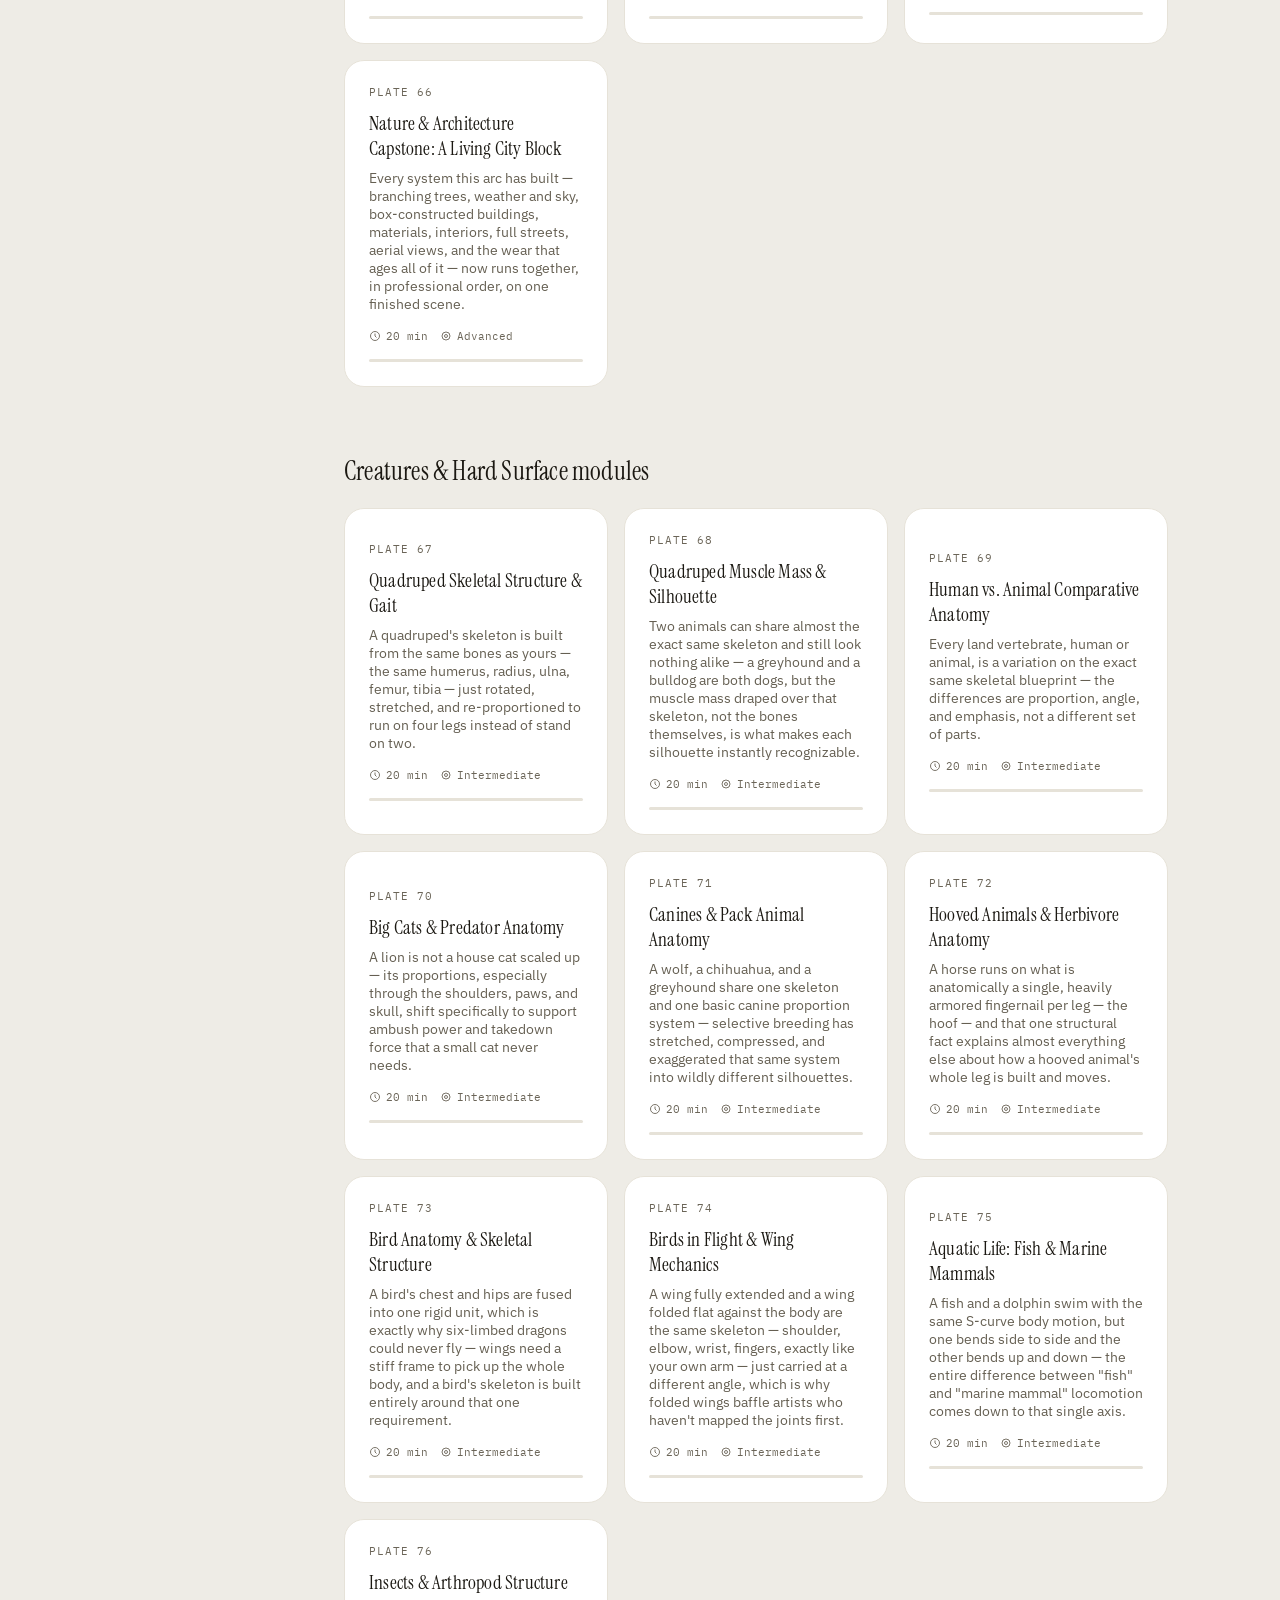
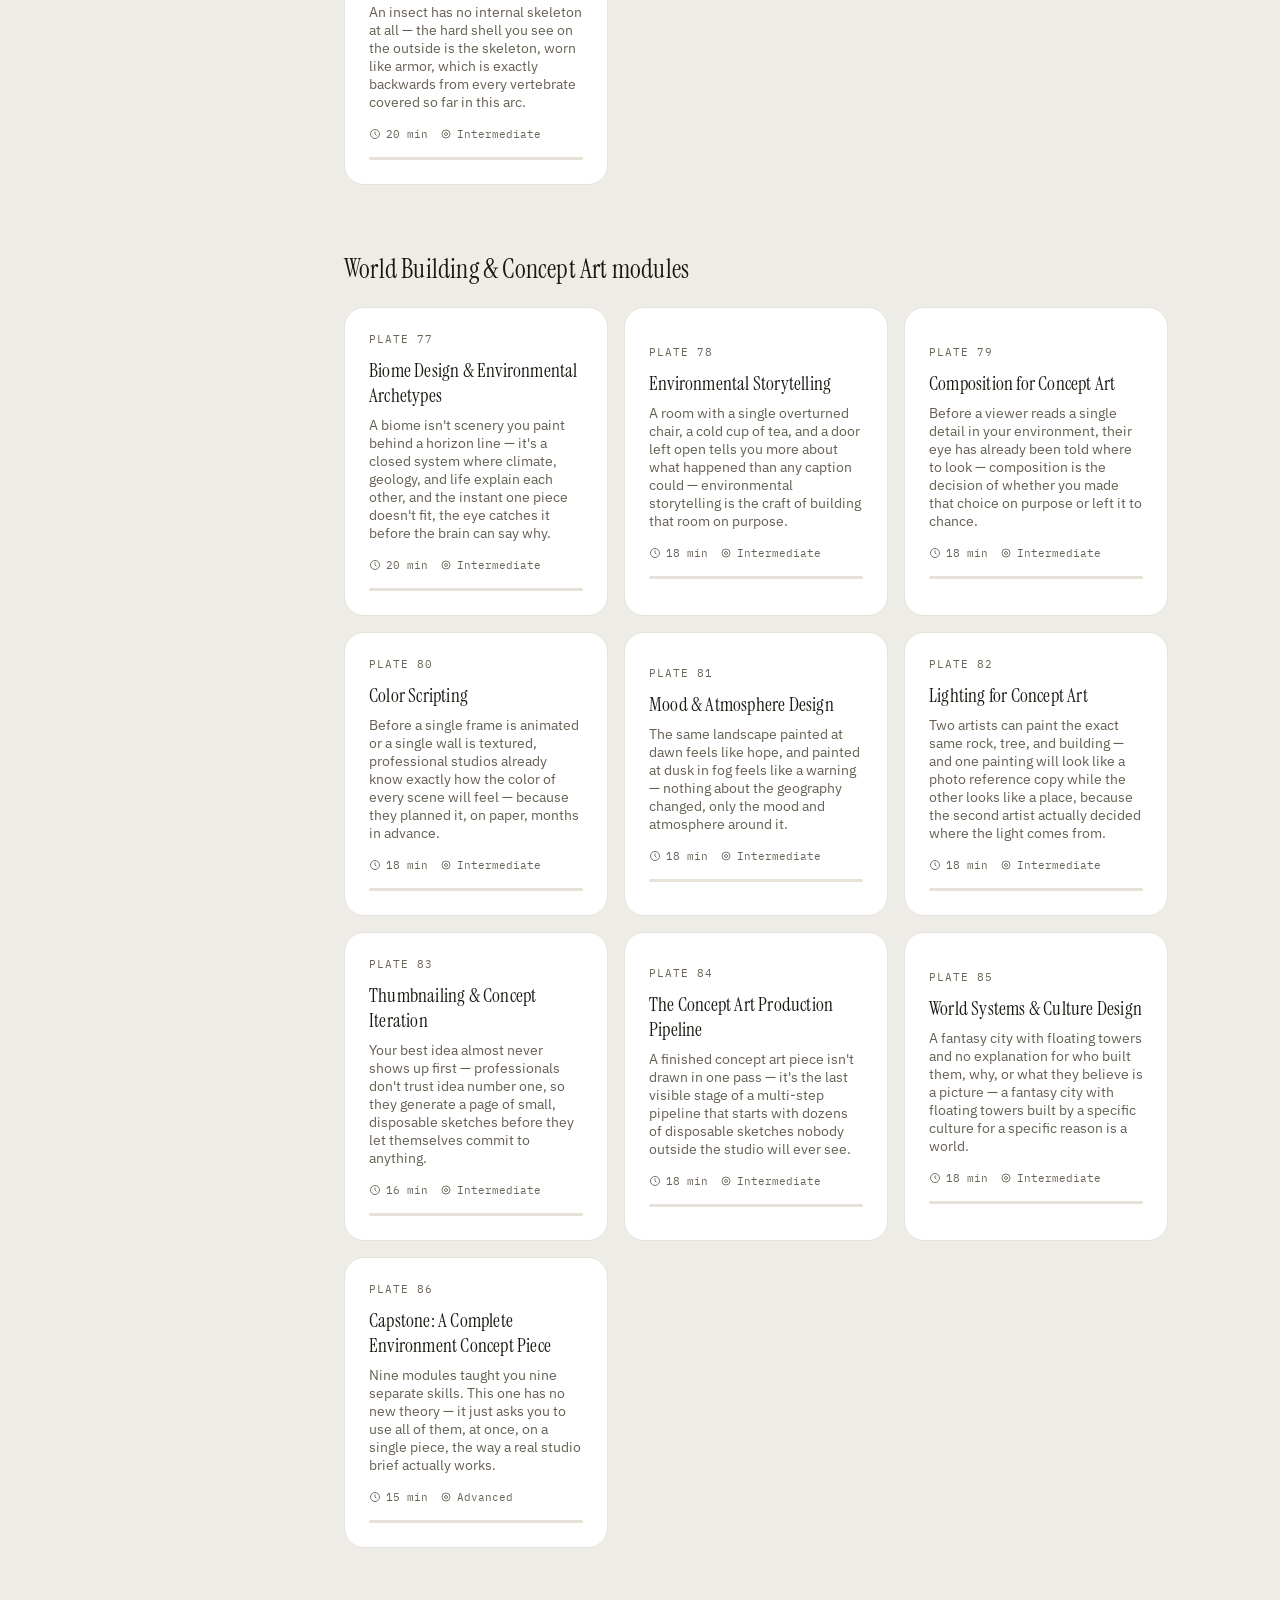
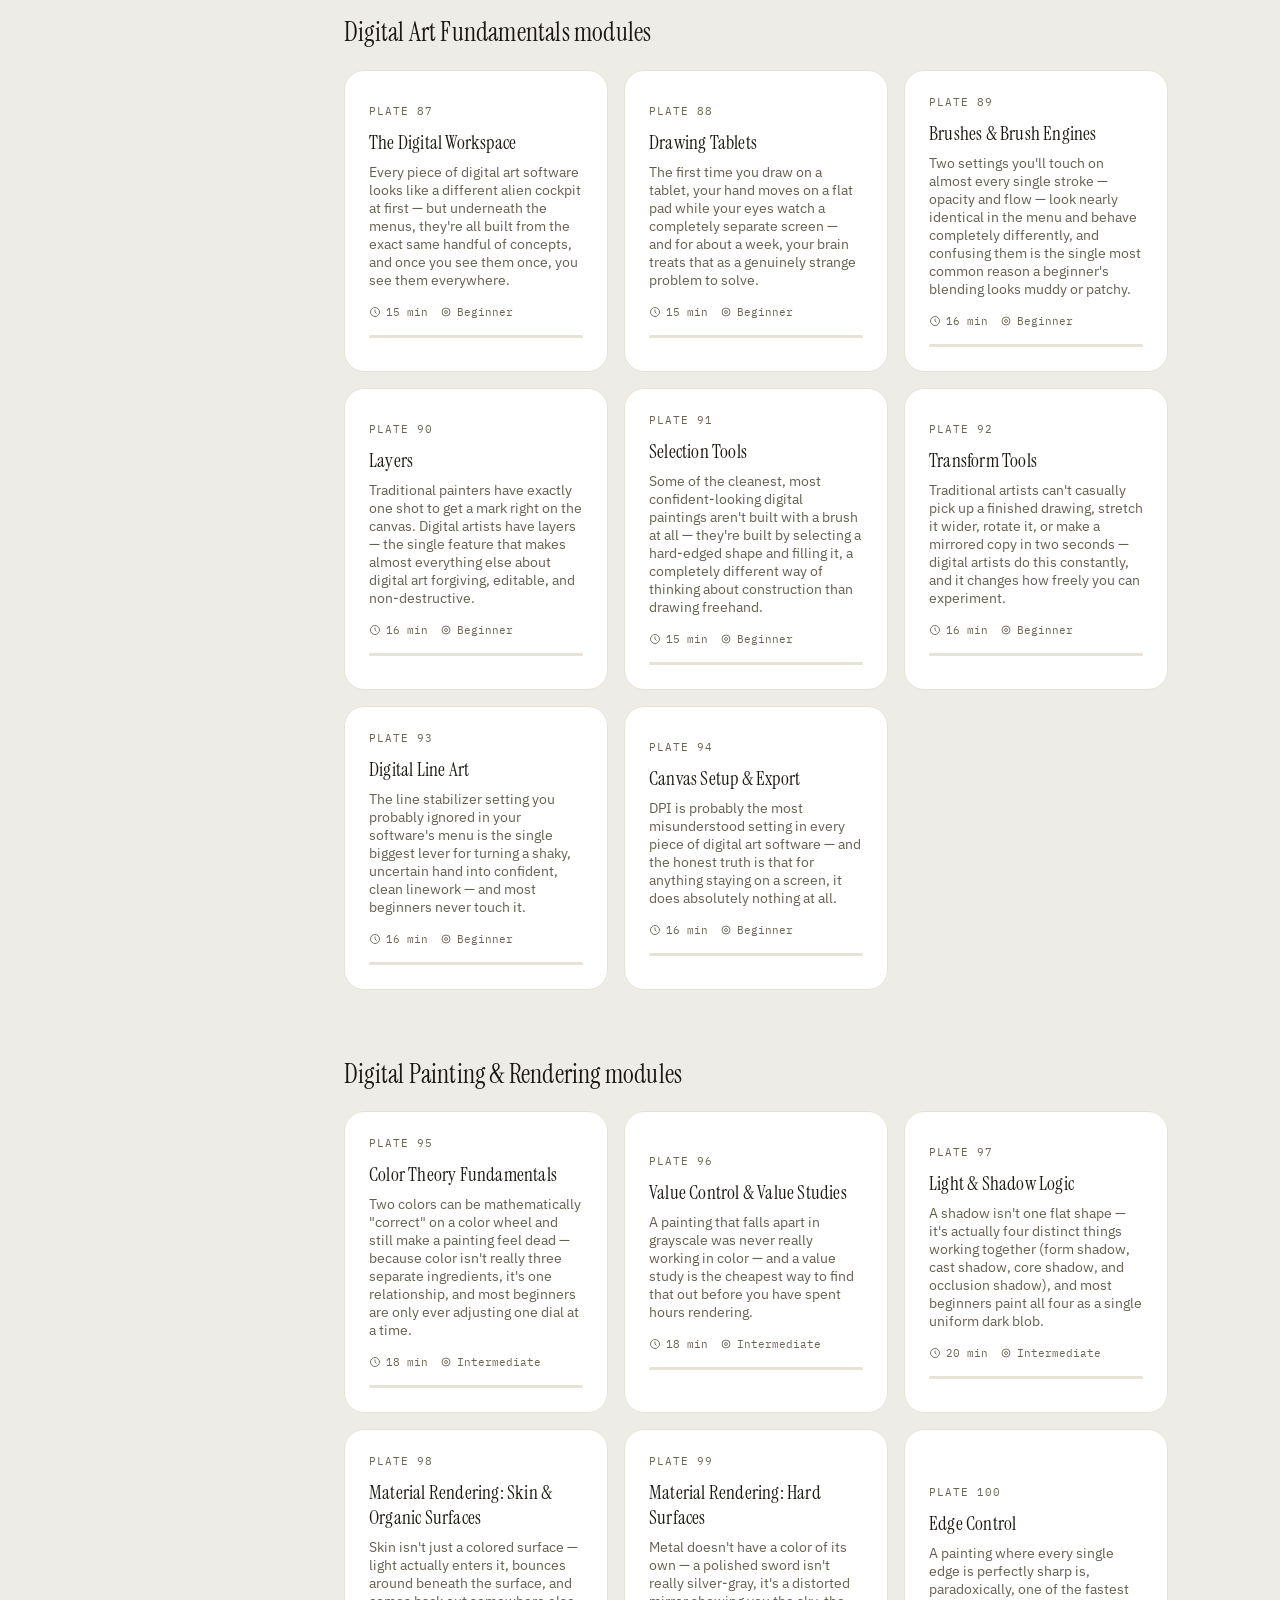
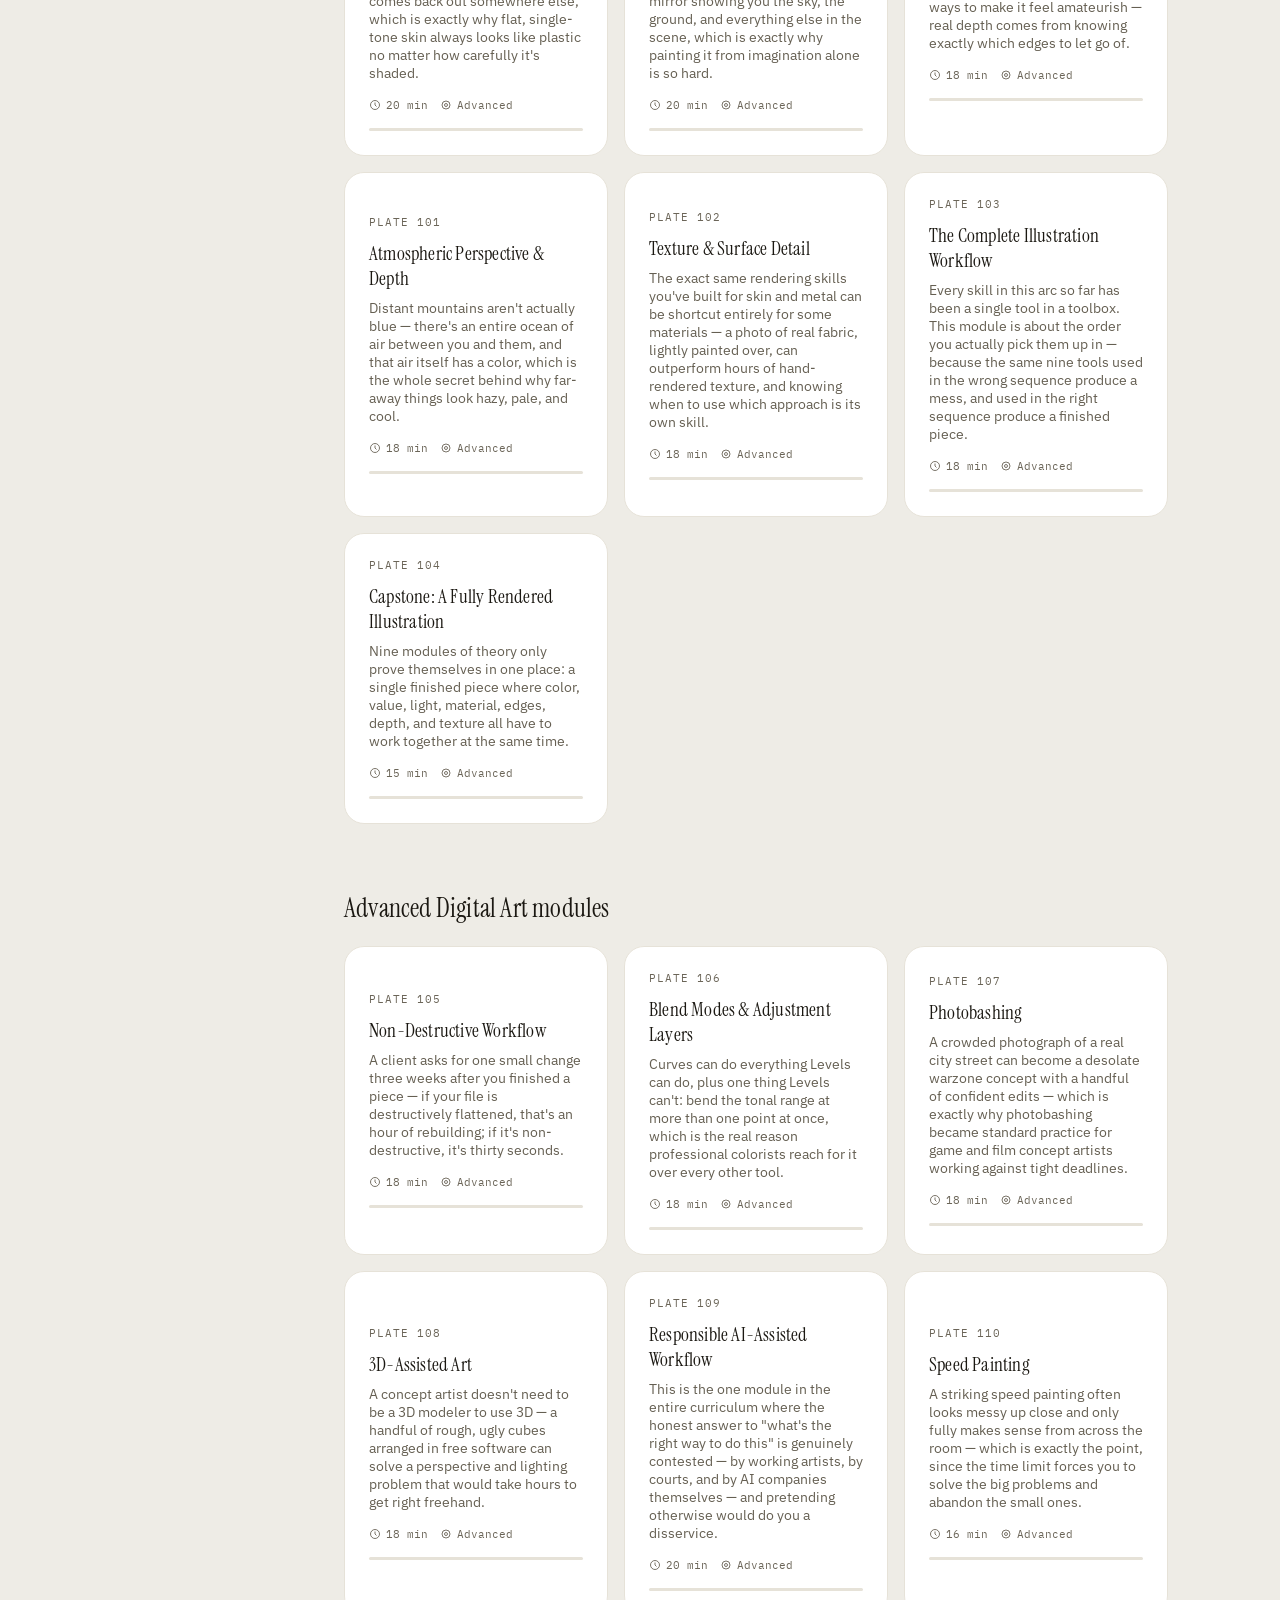
==== commit d8c3ba75: "Add offline doubt assistant and clean duplicate translations" ====
--- a/index.html
+++ b/index.html
@@ -103,12 +103,11 @@
   <div class="doubt-header">
     <span class="doubt-title">Ask a doubt</span>
     <div class="fp-actions">
-      <button class="fp-btn" id="doubtSwitchEngine" aria-label="Switch AI engine" title="Switch AI engine">⇄</button>
       <button class="fp-btn" id="doubtCloseBtn" aria-label="Close">×</button>
     </div>
   </div>
   <div class="doubt-messages" id="doubtMessages">
-    <div class="doubt-msg doubt-msg-bot">Hi! Ask me anything about what you're learning here &mdash; like &ldquo;I don't have many tools yet, what should I do for Module 2?&rdquo; I'll answer using the module you're currently on, plus whatever else you ask.</div>
+    <div class="doubt-msg doubt-msg-bot">Hi! Ask about drawing, art fundamentals or any course topic. I use a curated offline knowledge base and the course lessons—no account, API or model download needed.</div>
   </div>
   <div class="doubt-input-row">
     <input type="text" id="doubtInput" placeholder="Type your question&hellip;" aria-label="Your question">
@@ -133,7 +132,7 @@
   // load gets the current version, no matter who last committed.
   (function(){
     var v = Date.now();
-    var files = ['config.js','curriculum-1.js','curriculum-2.js','curriculum-3.js','curriculum-4.js','translations-hi.js','notes-data.js','app.js'];
+    var files = ['doubt-knowledge.js','curriculum-1.js','curriculum-2.js','curriculum-3.js','curriculum-4.js','translations-hi.js','notes-data.js','app.js'];
     files.forEach(function(f){ document.write('<script src="' + f + '?v=' + v + '"><\/script>'); });
   })();
 </script>
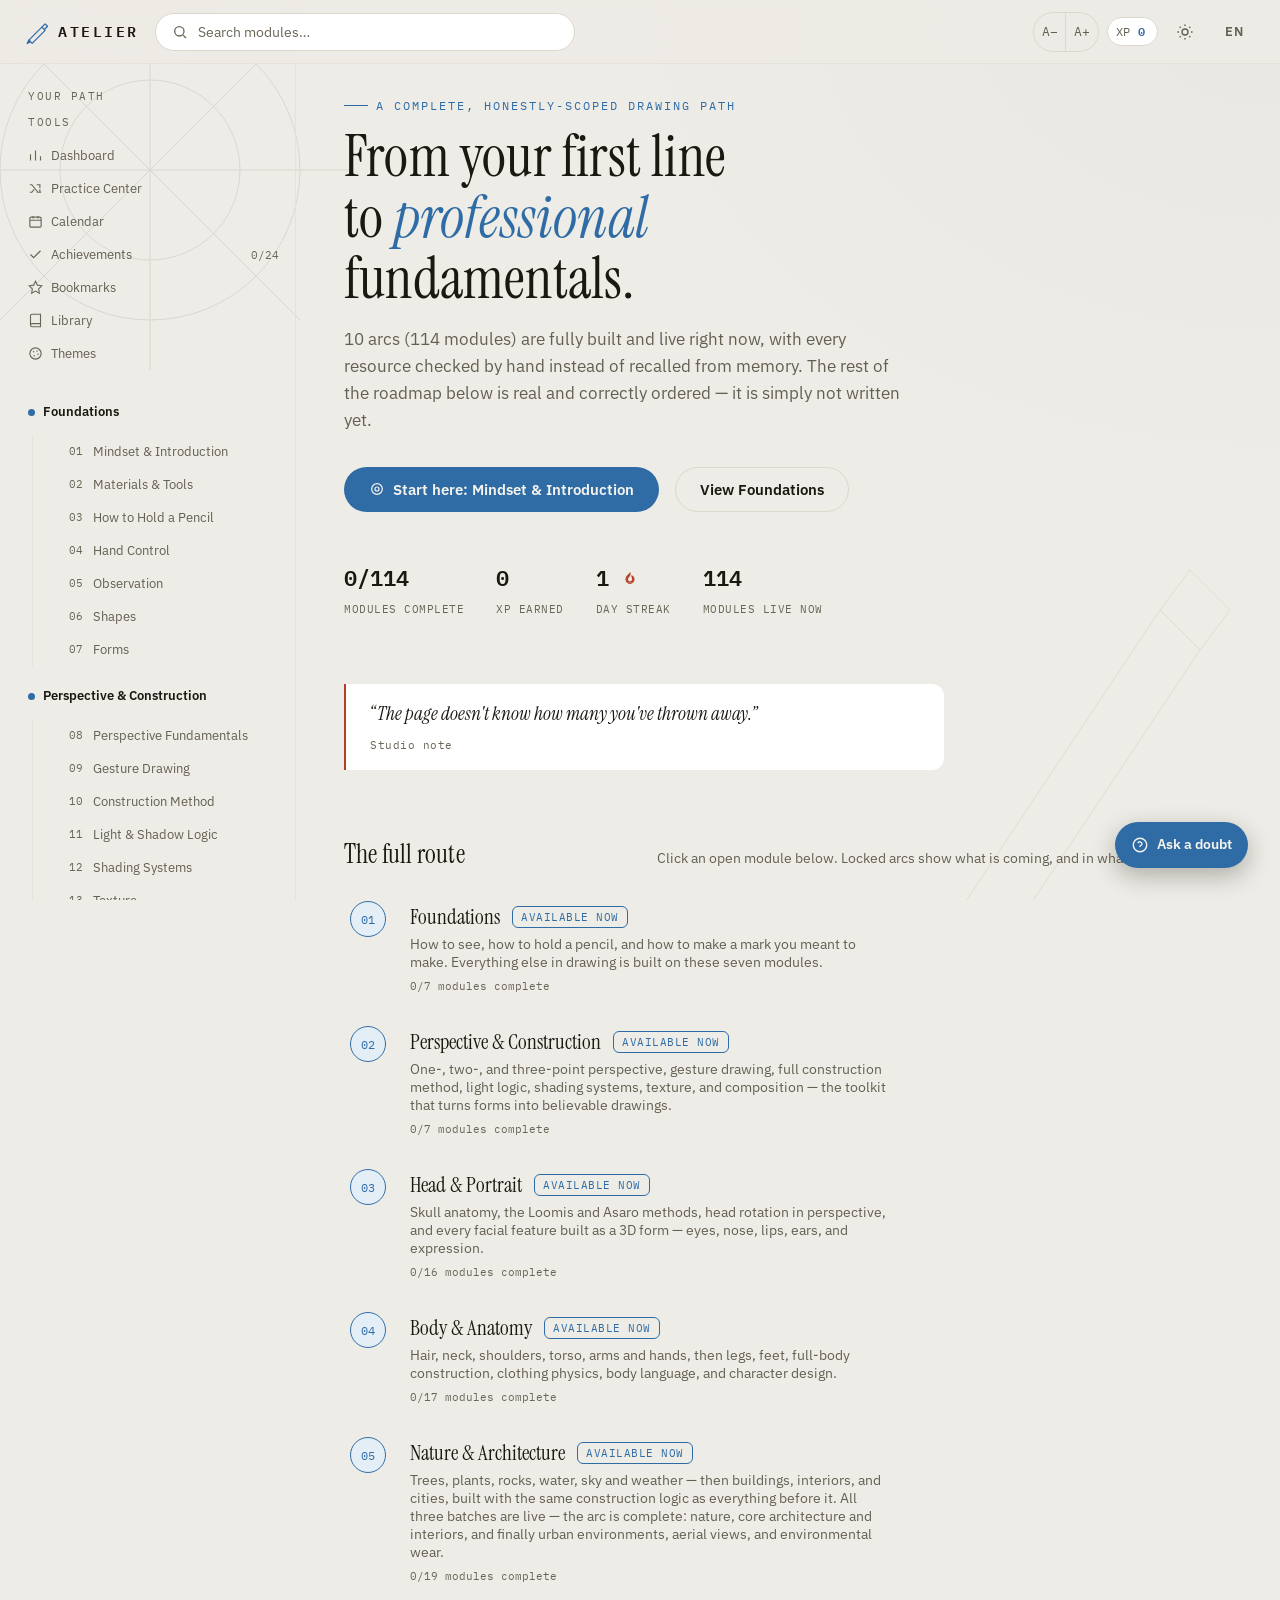
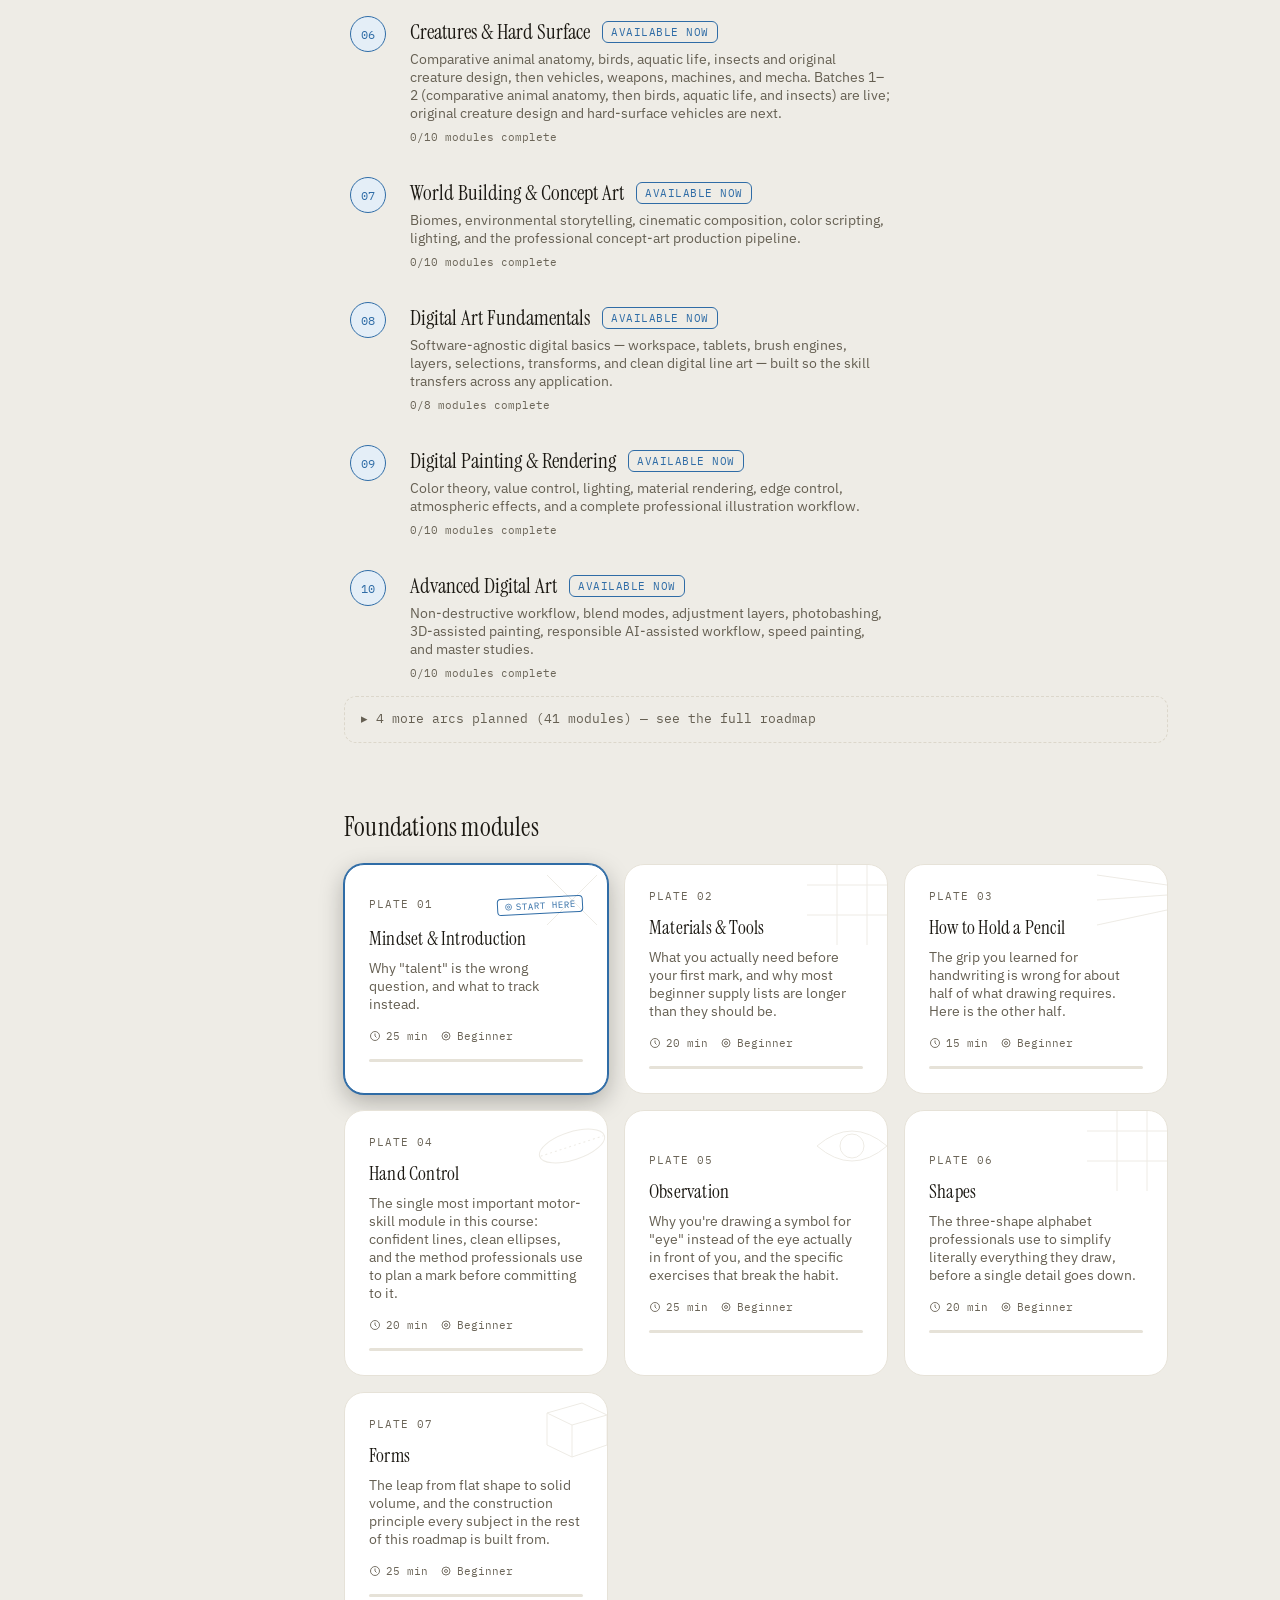
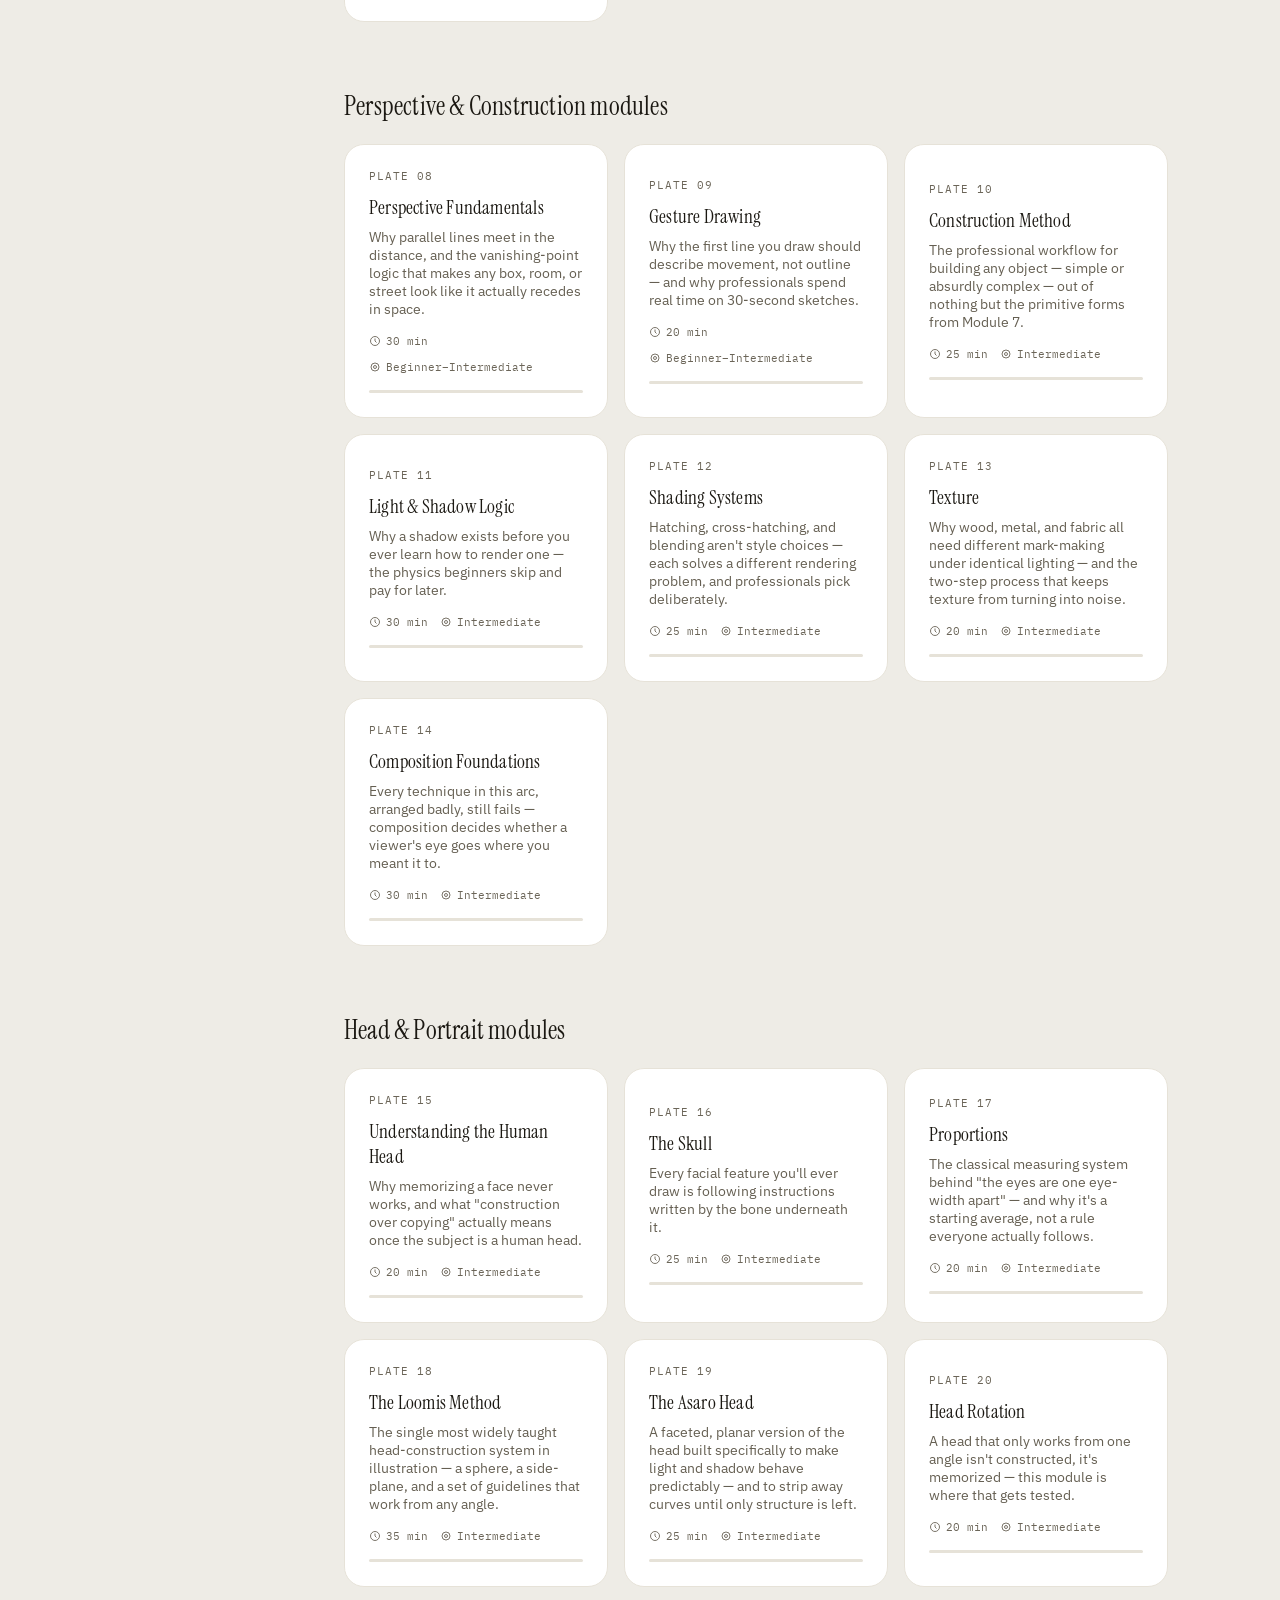
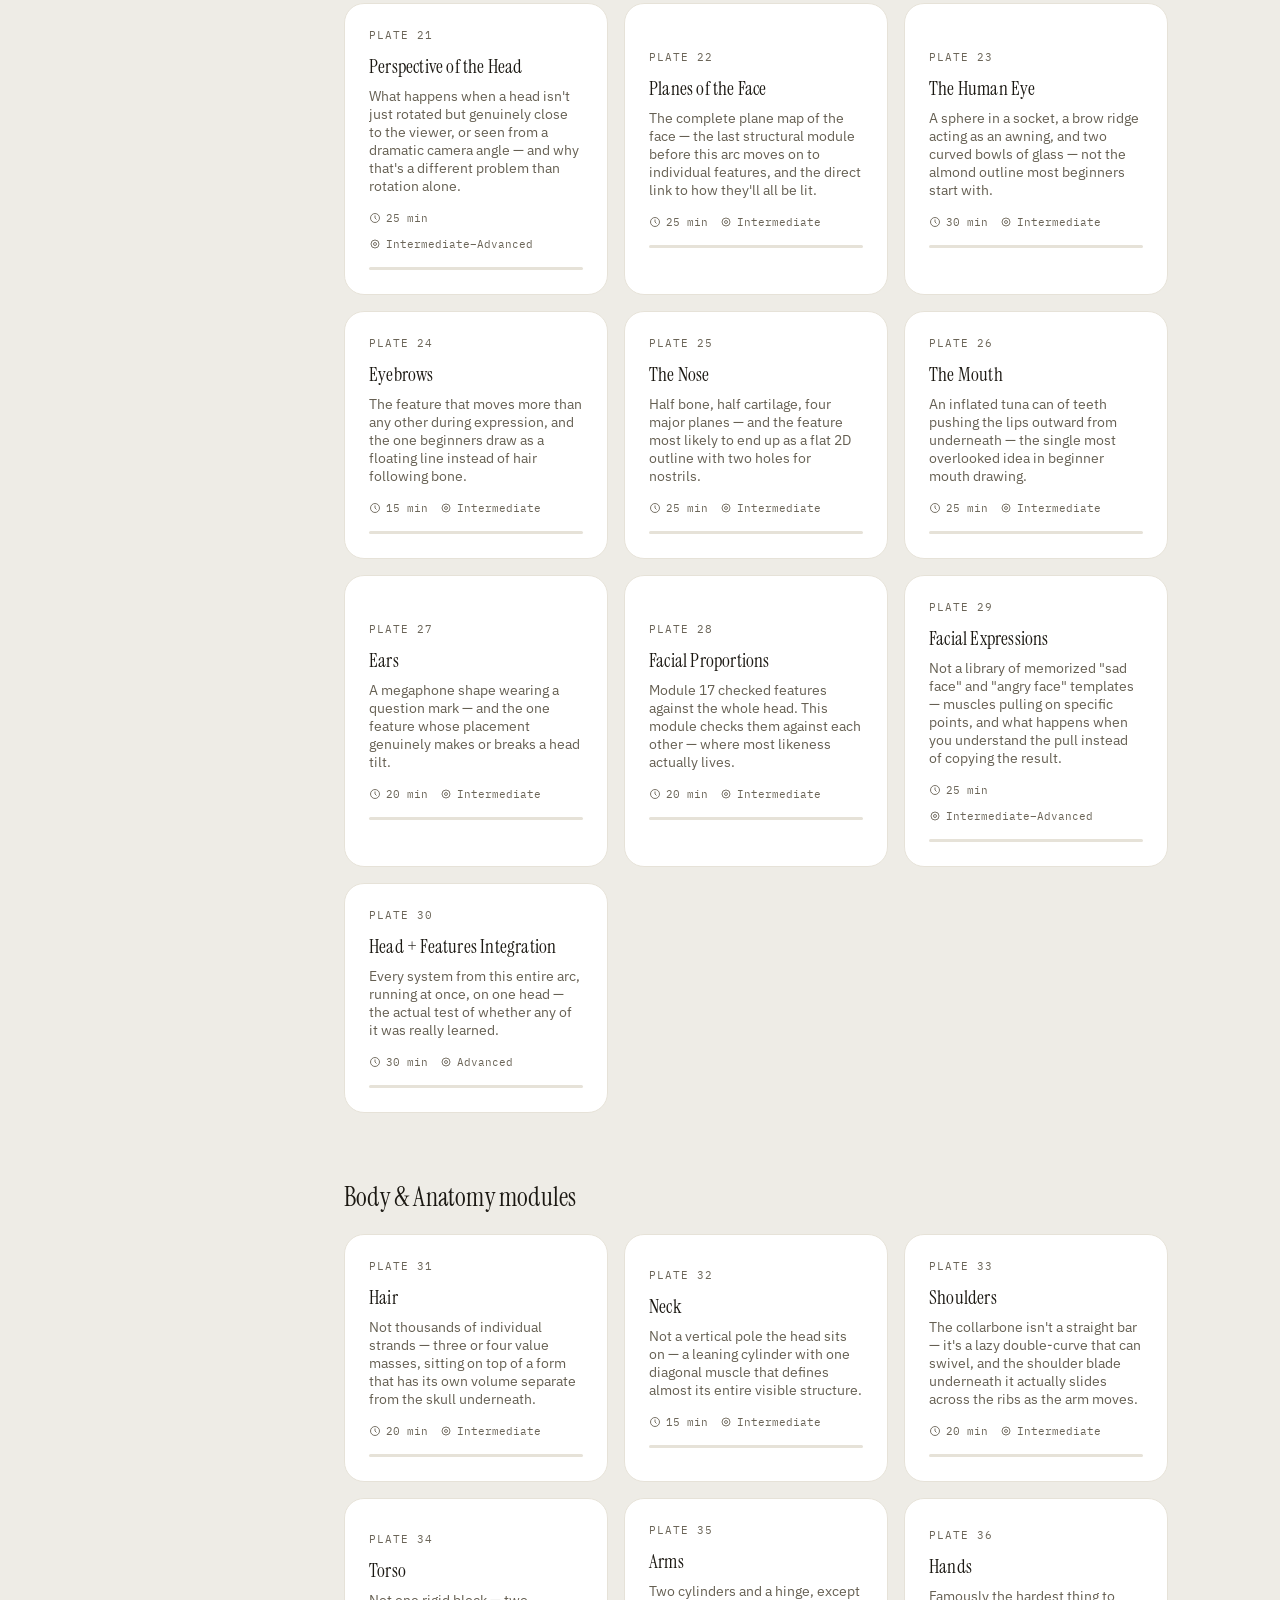
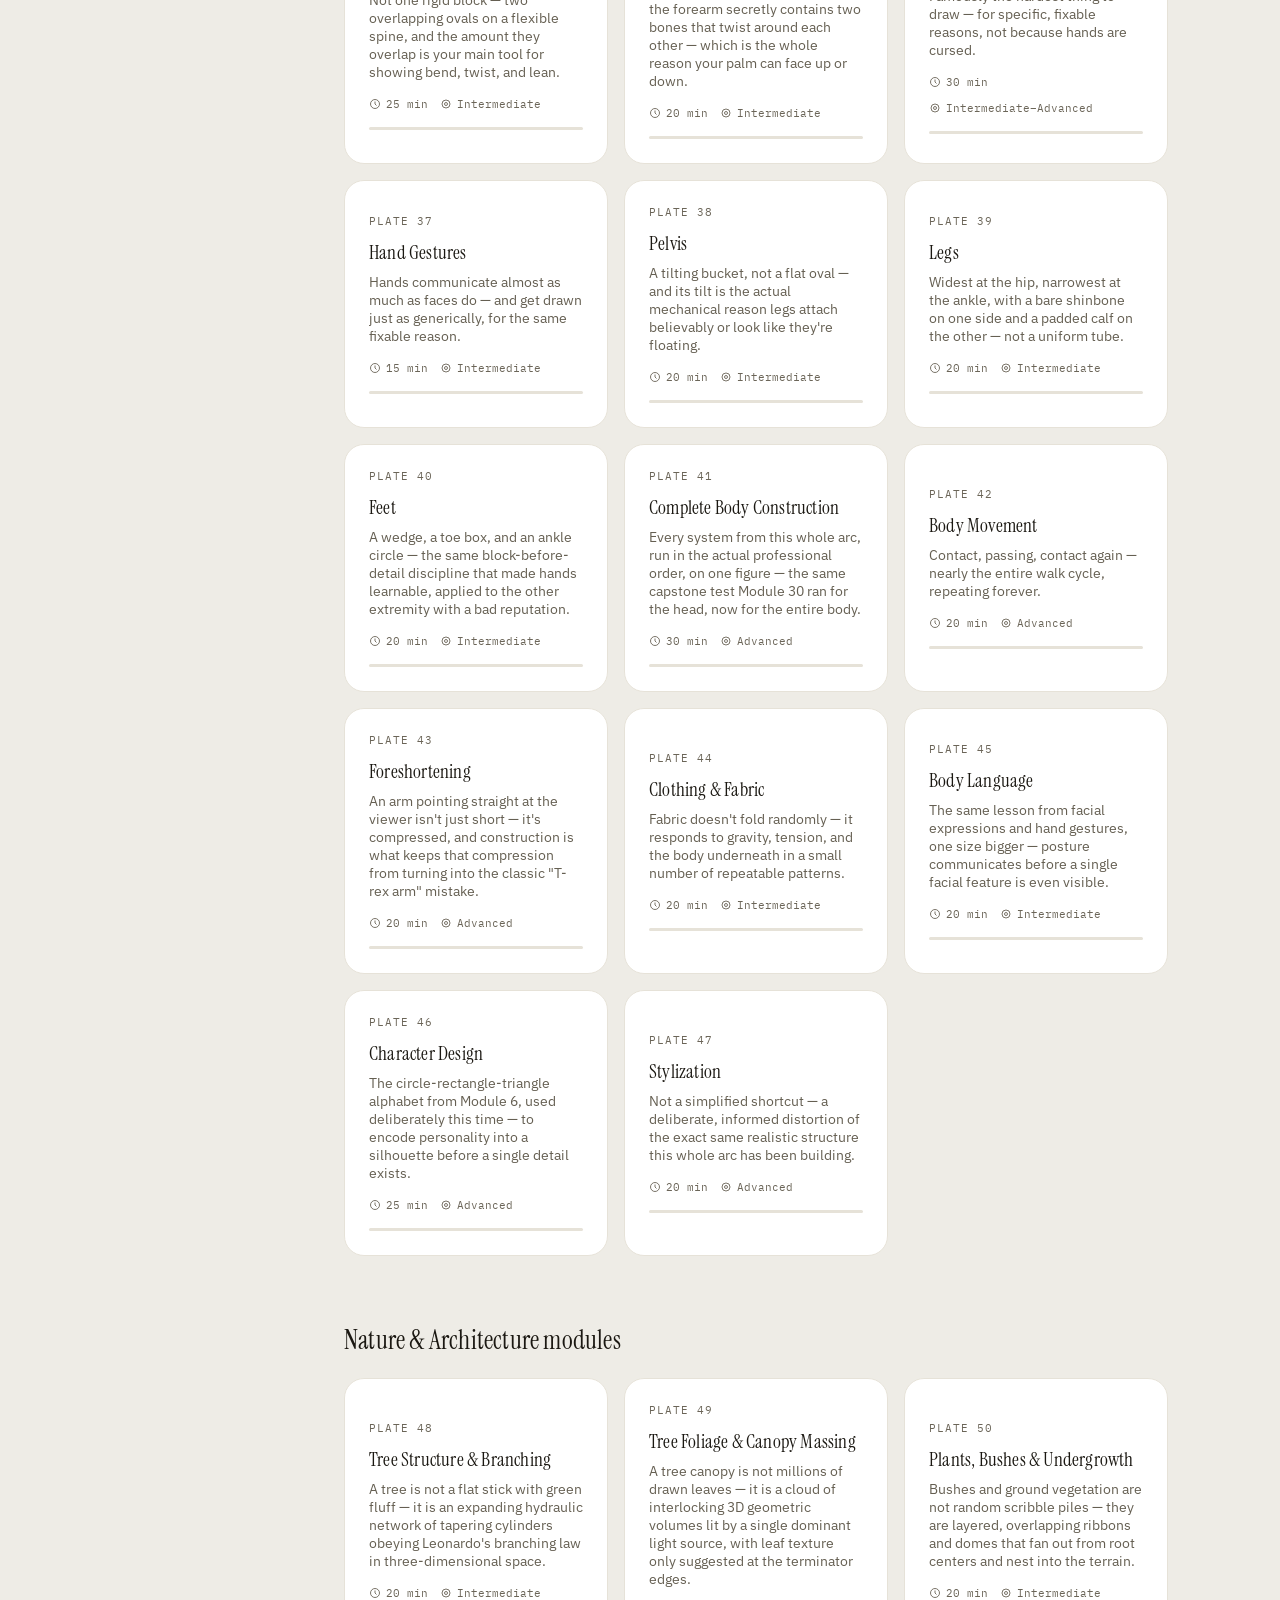
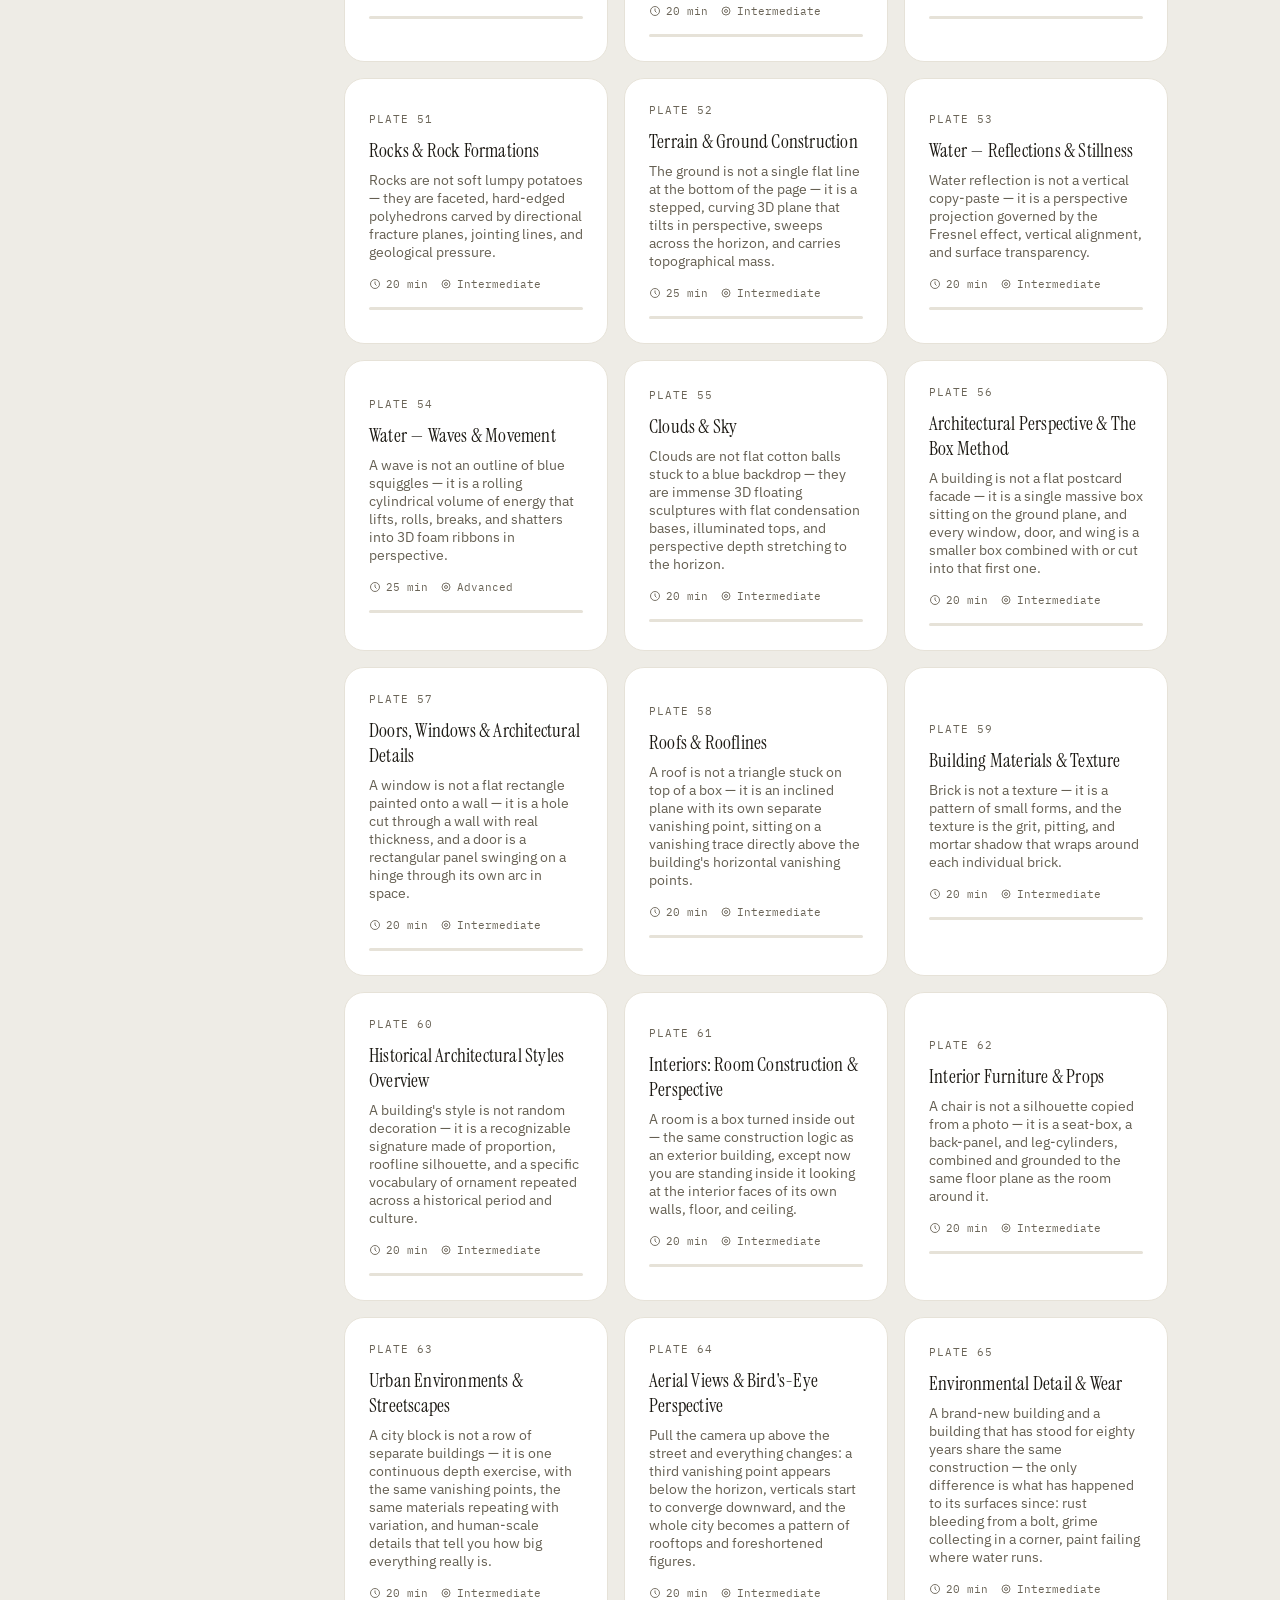
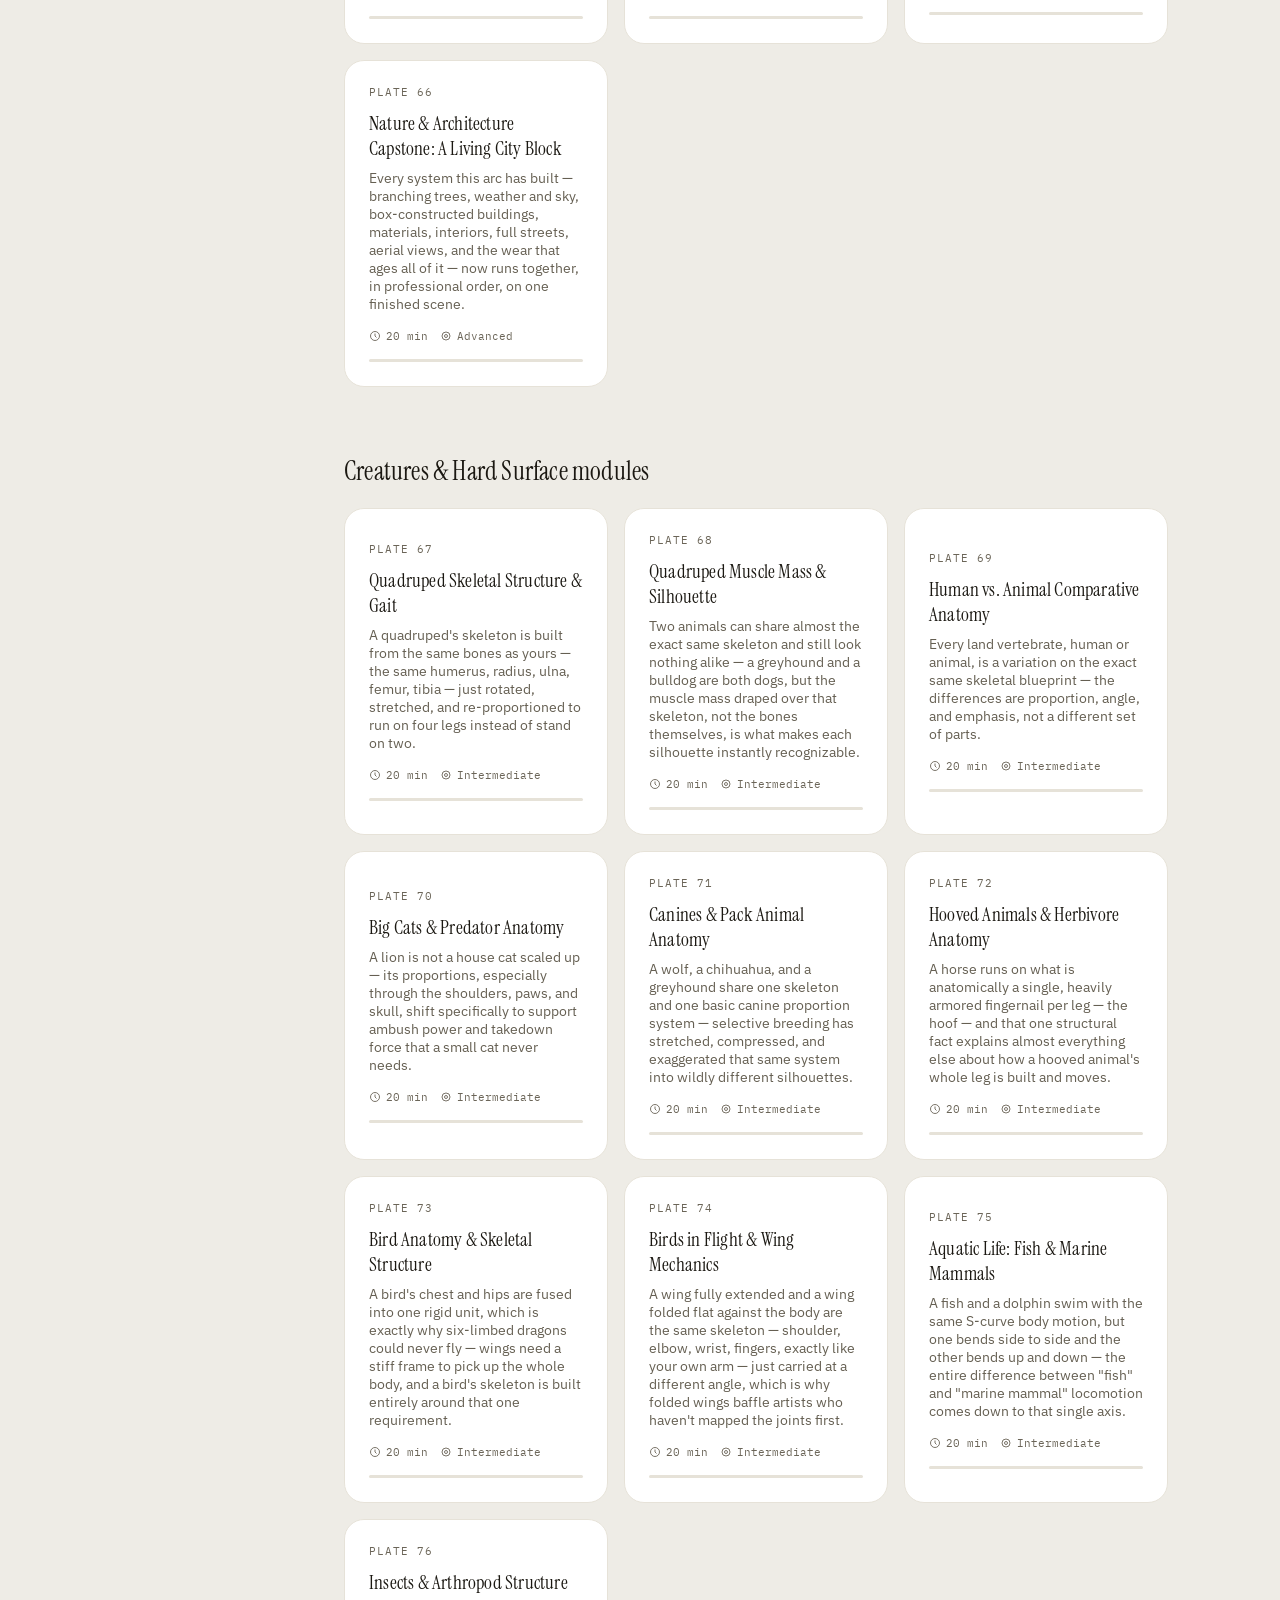
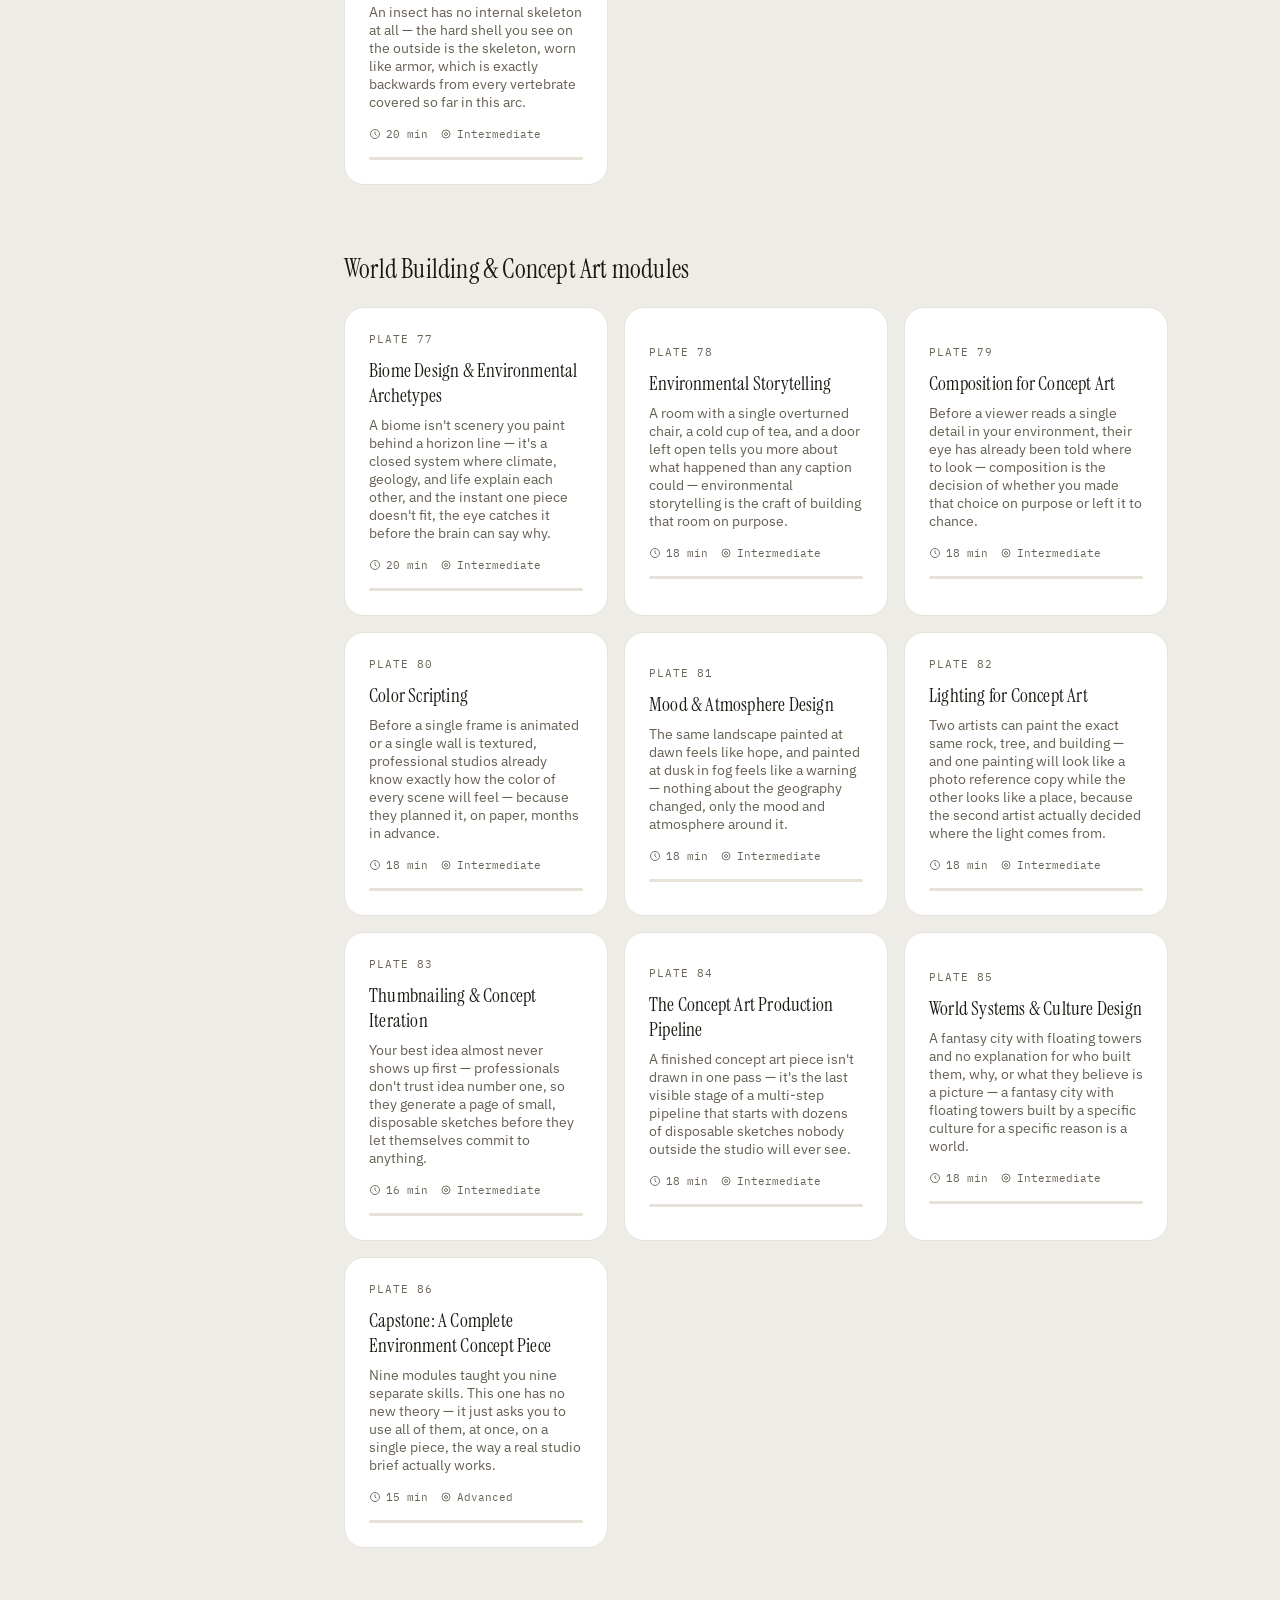
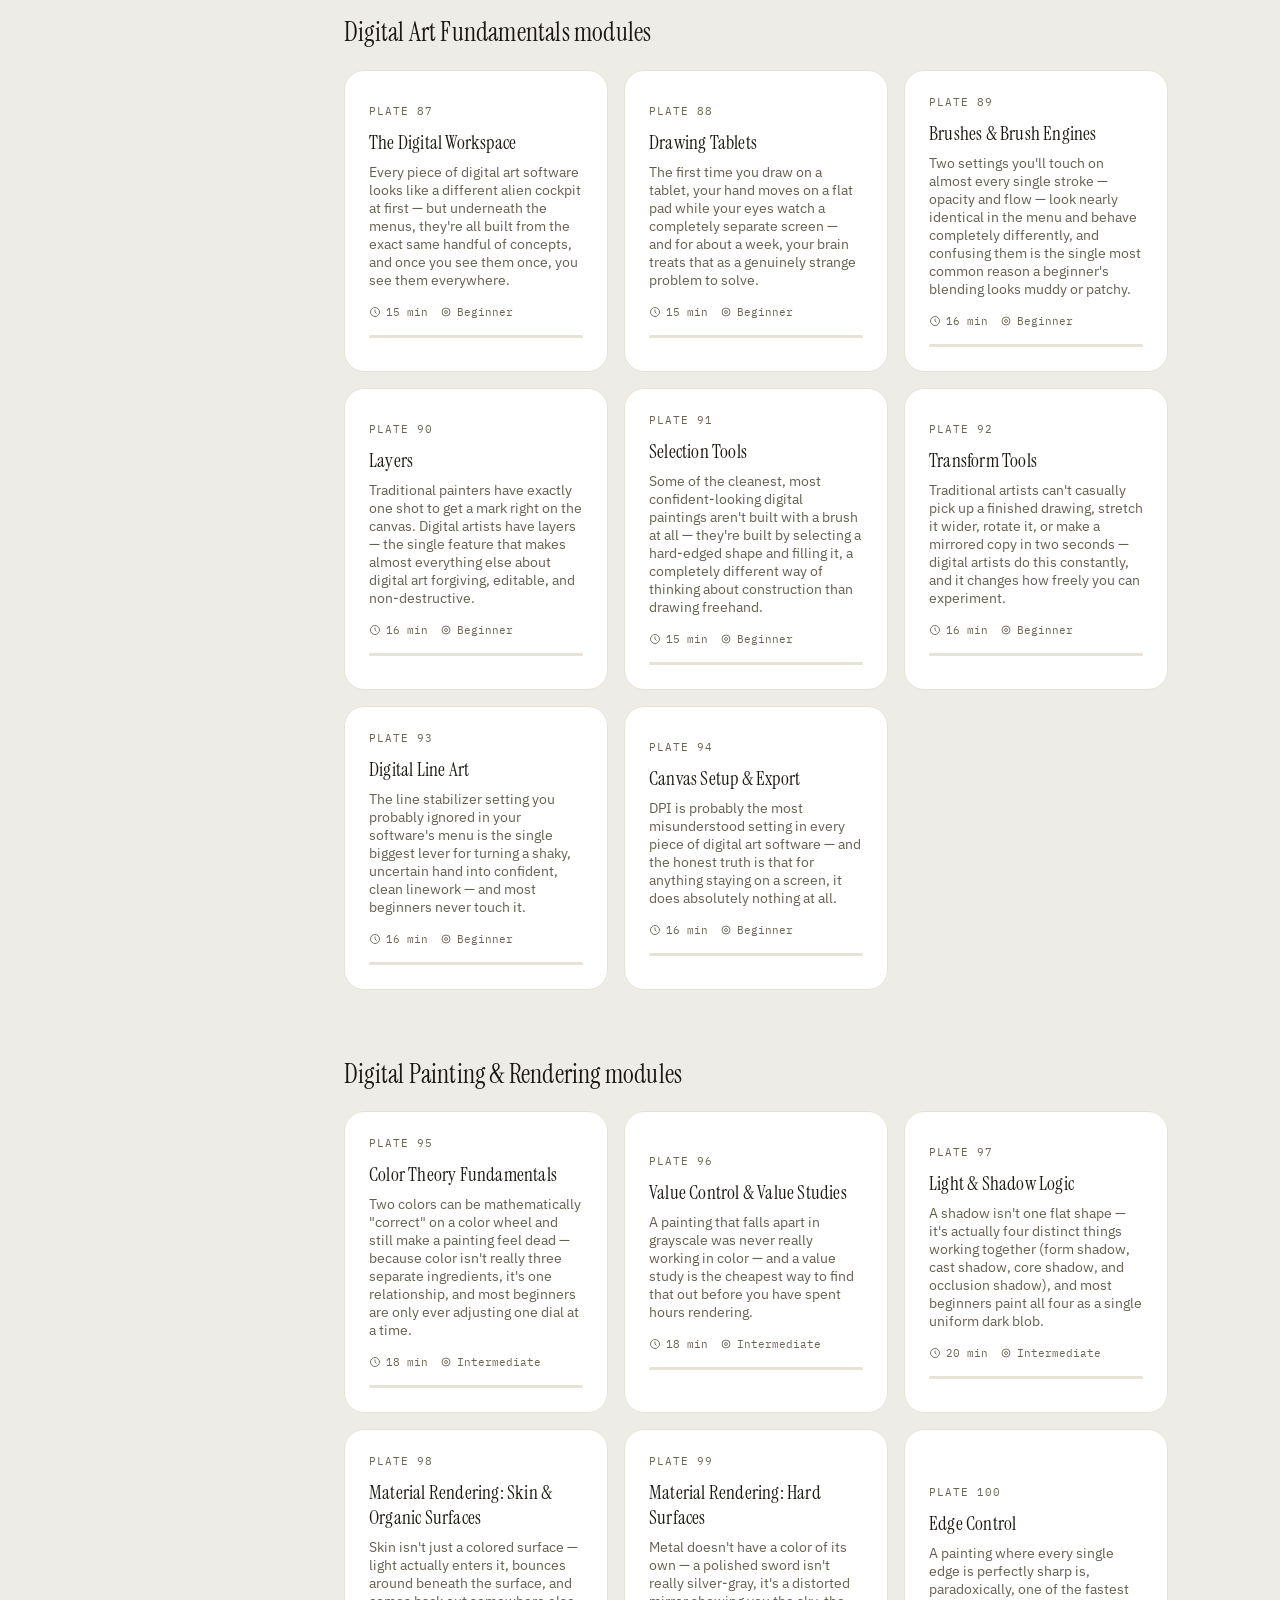
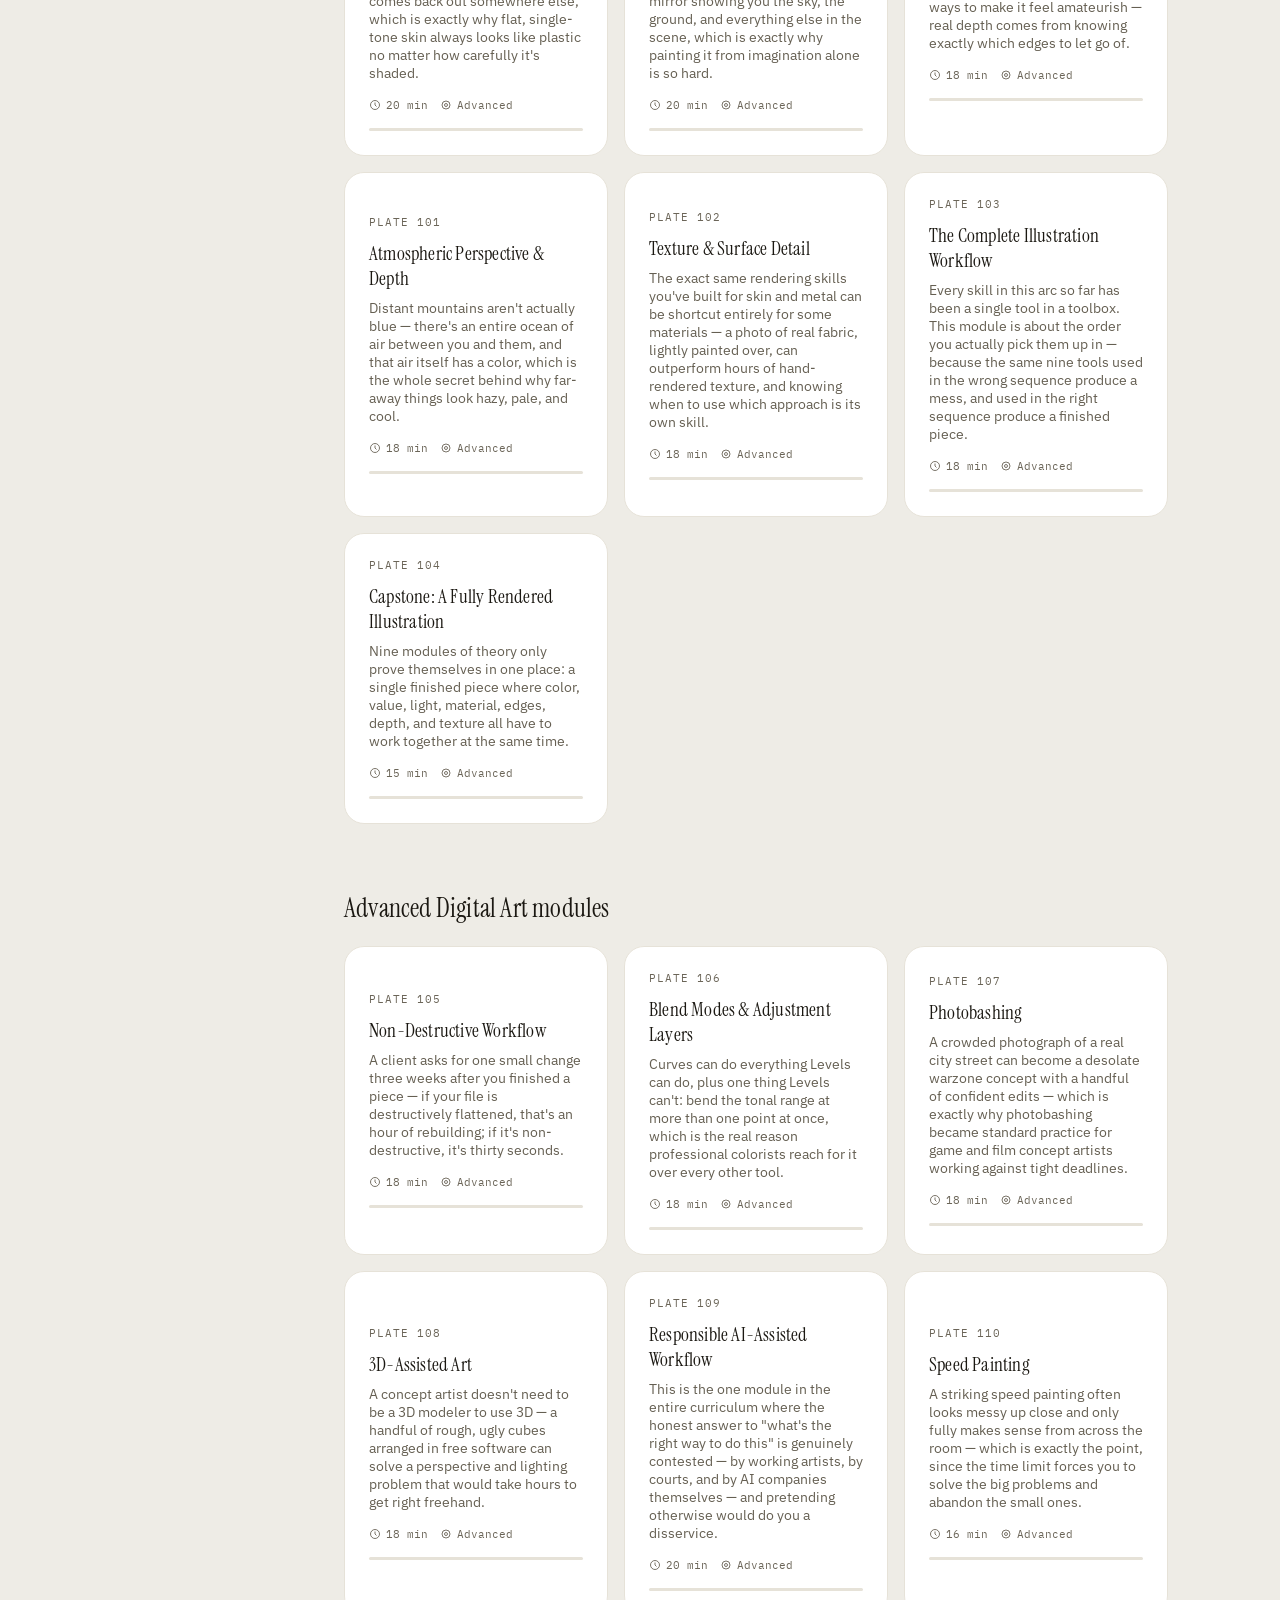
==== commit 05580272: "feat: upgrade bilingual doubt solver and tool capability engine" ====
--- a/index.html
+++ b/index.html
@@ -107,7 +107,7 @@
     </div>
   </div>
   <div class="doubt-messages" id="doubtMessages">
-    <div class="doubt-msg doubt-msg-bot">Hi! Ask about drawing, art fundamentals or any course topic. I use a curated offline knowledge base and the course lessons—no account, API or model download needed.</div>
+    <div class="doubt-msg doubt-msg-bot">Hi! Ask about drawing, art fundamentals or any course topic. I search Atelier’s offline knowledge and course lessons first. If no confident match is found, I may search public Wikipedia for general references; your question text is sent to Wikipedia for that search. Do not include private information.</div>
   </div>
   <div class="doubt-input-row">
     <input type="text" id="doubtInput" placeholder="Type your question&hellip;" aria-label="Your question">
@@ -132,7 +132,7 @@
   // load gets the current version, no matter who last committed.
   (function(){
     var v = Date.now();
-    var files = ['doubt-knowledge.js','curriculum-1.js','curriculum-2.js','curriculum-3.js','curriculum-4.js','translations-hi.js','notes-data.js','app.js'];
+    var files = ['doubt-knowledge.js','curriculum-1.js','curriculum-2.js','curriculum-3.js','curriculum-4.js','translations-hi.js','notes-data.js','doubt-capabilities.js','app.js'];
     files.forEach(function(f){ document.write('<script src="' + f + '?v=' + v + '"><\/script>'); });
   })();
 </script>
